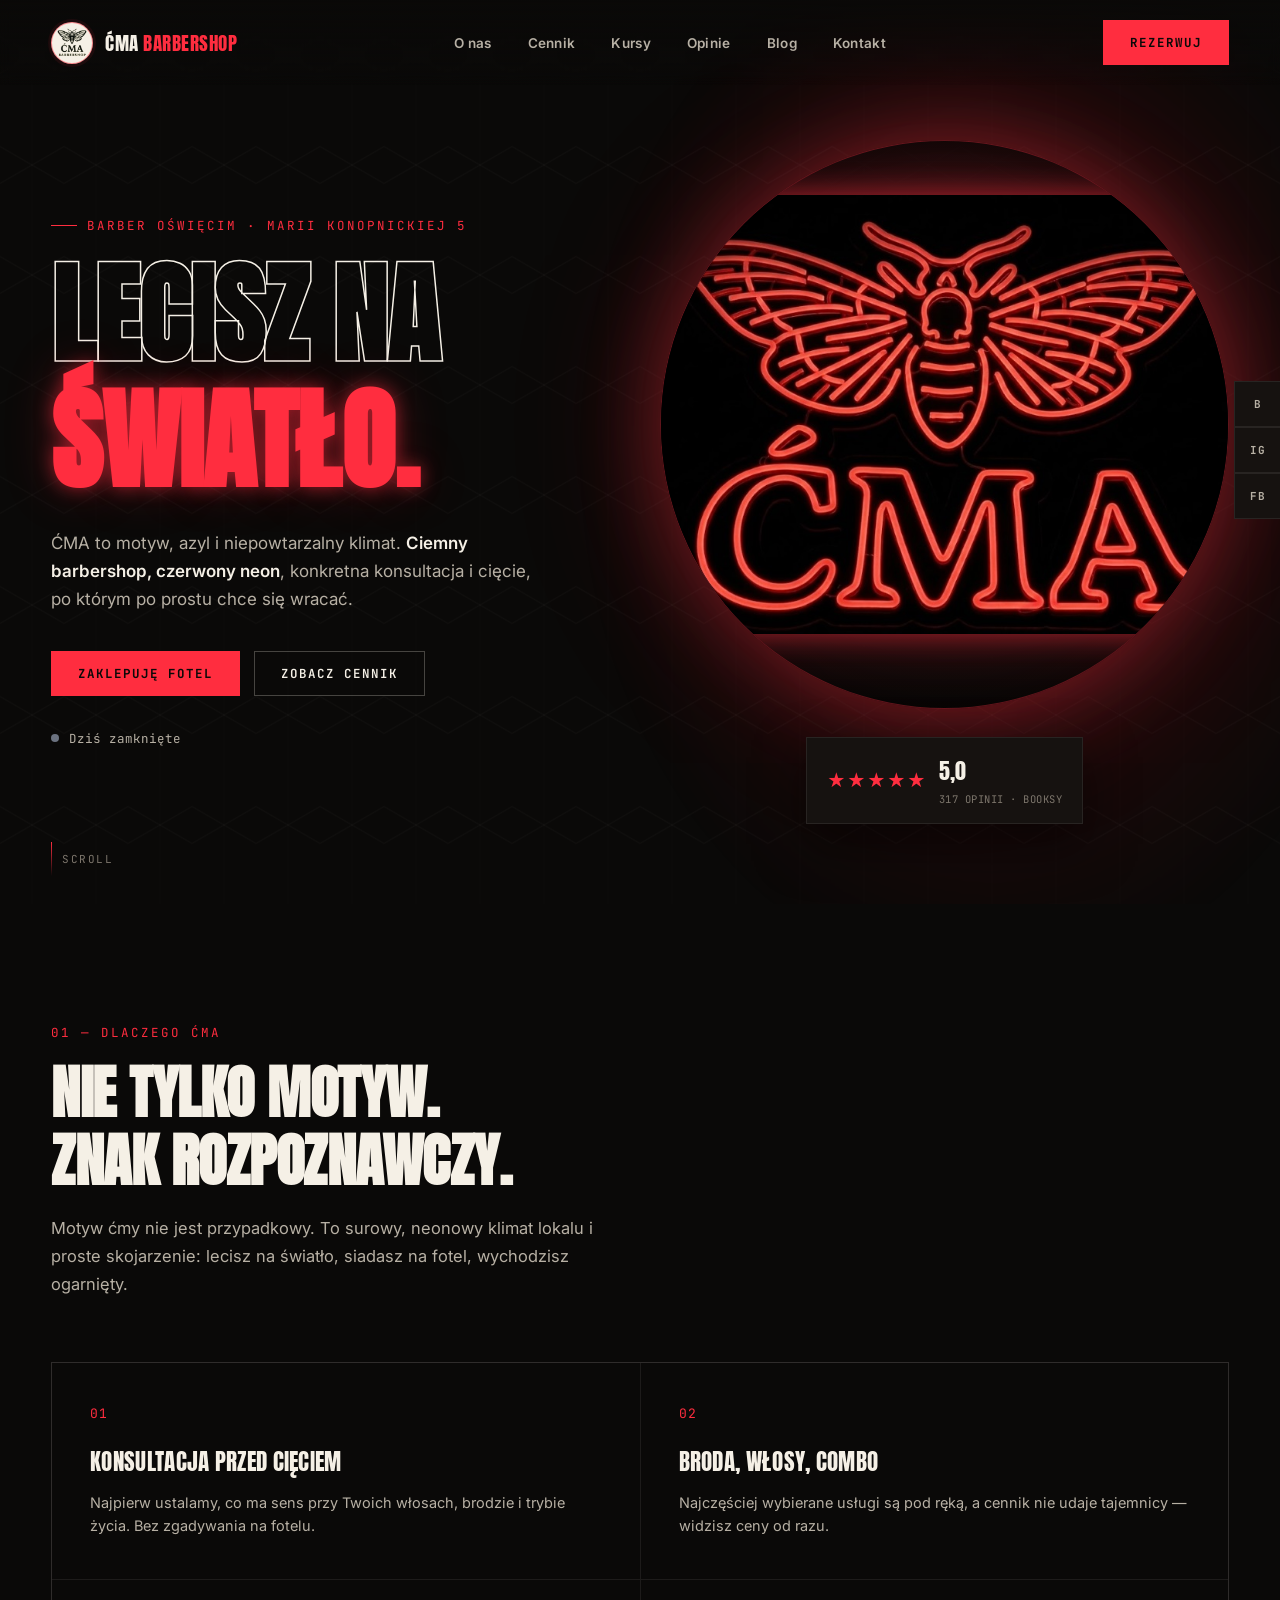
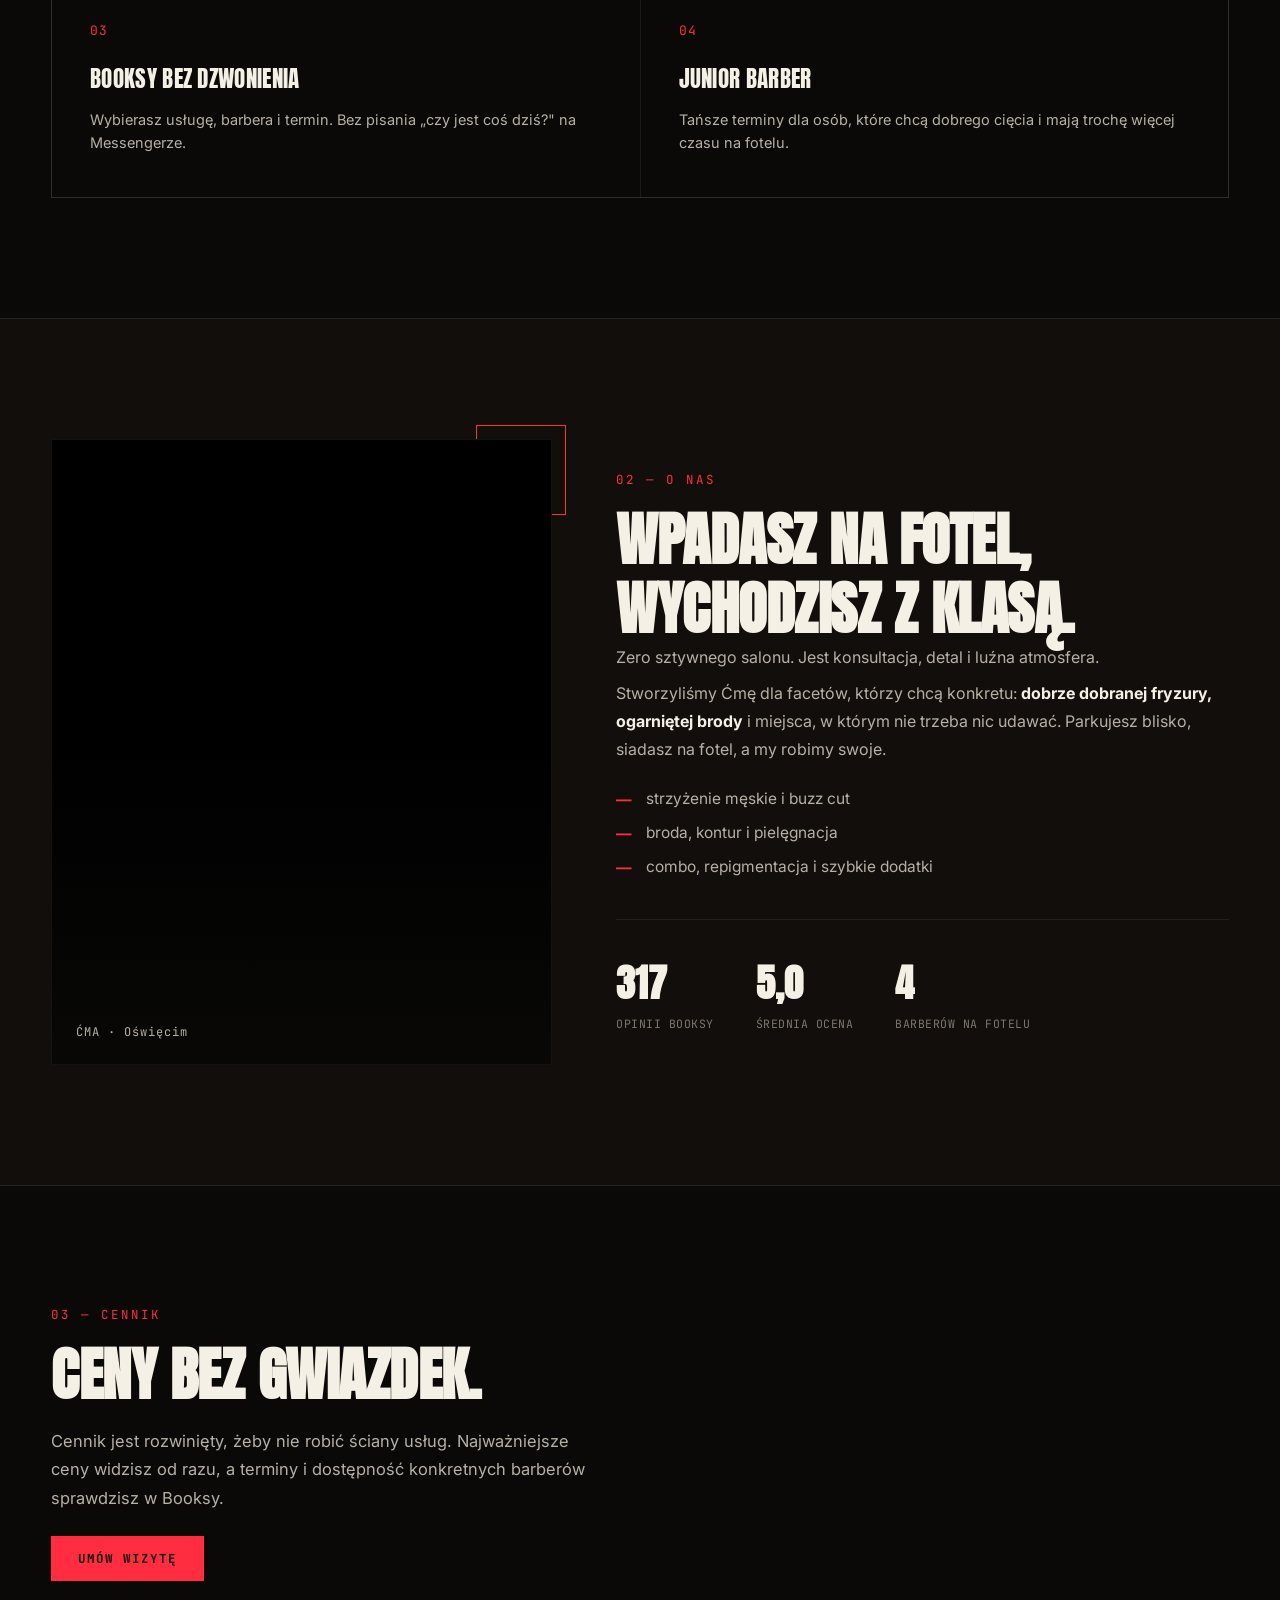
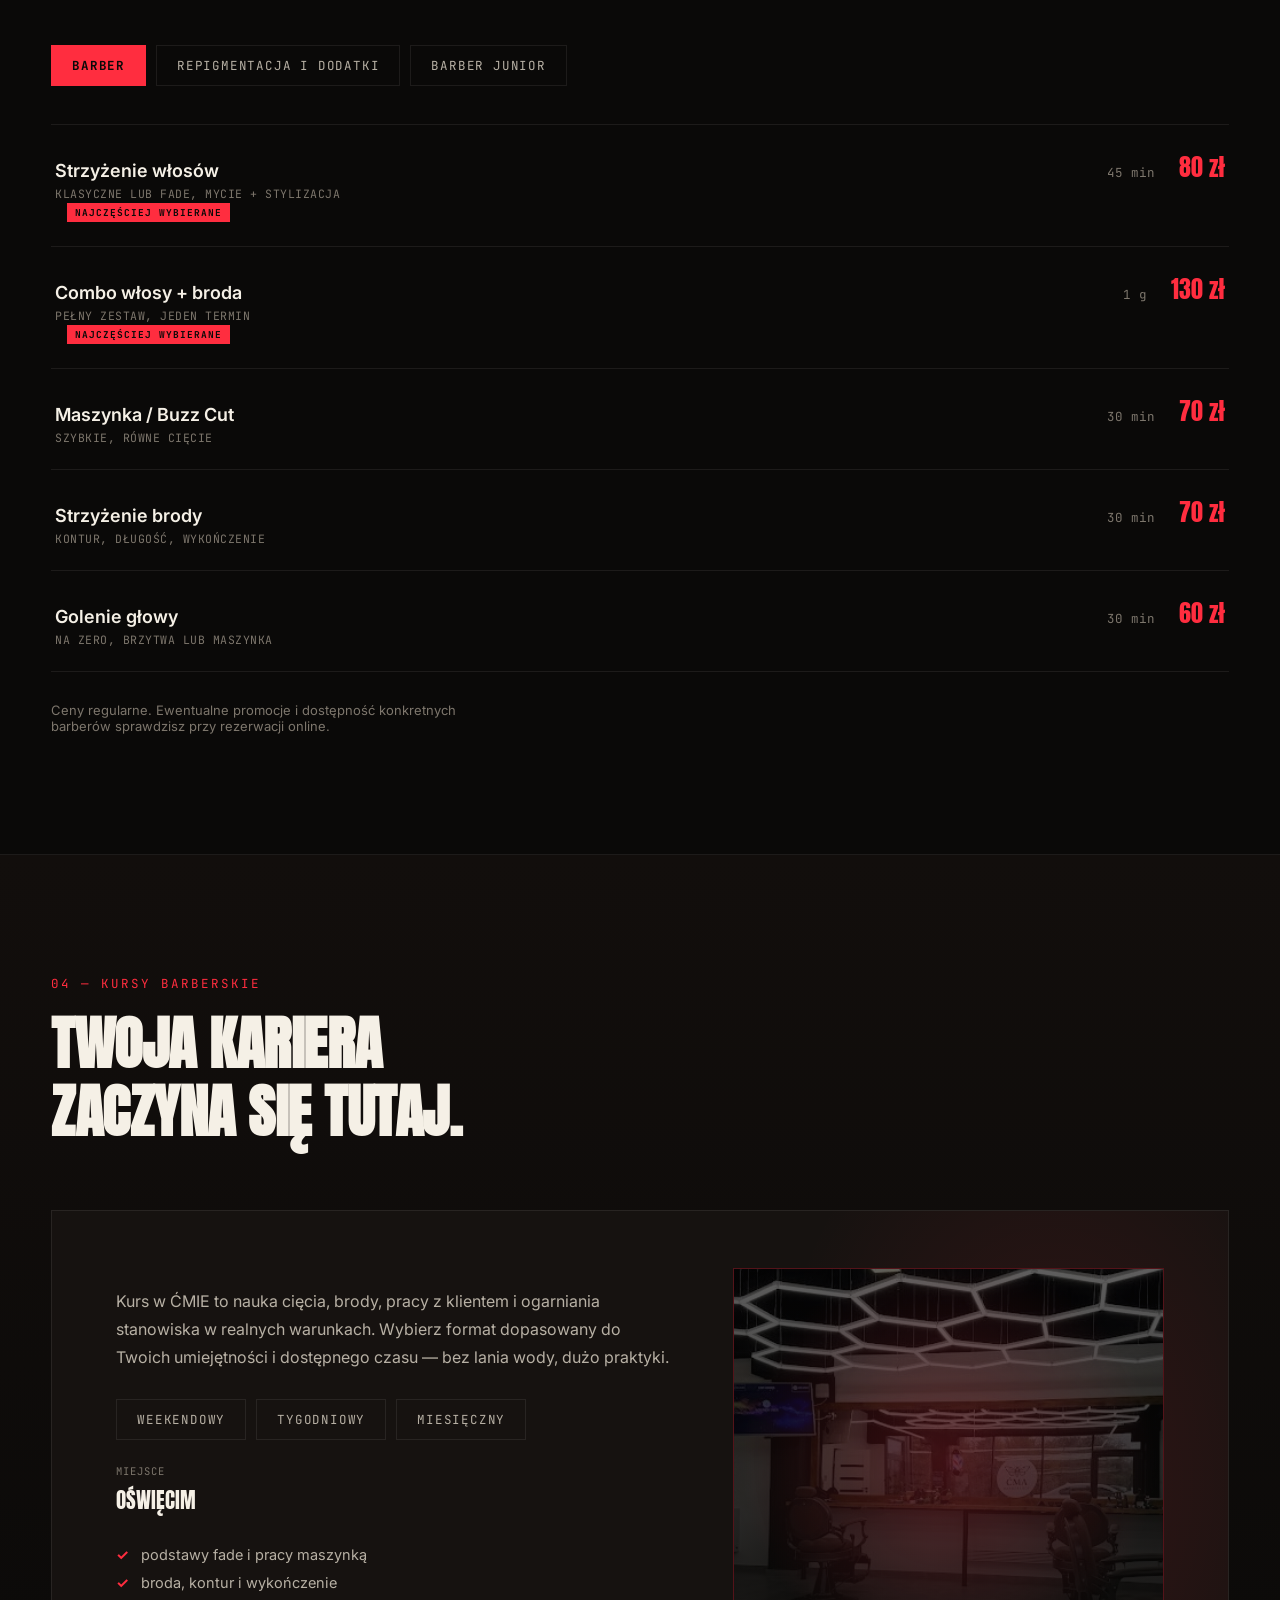
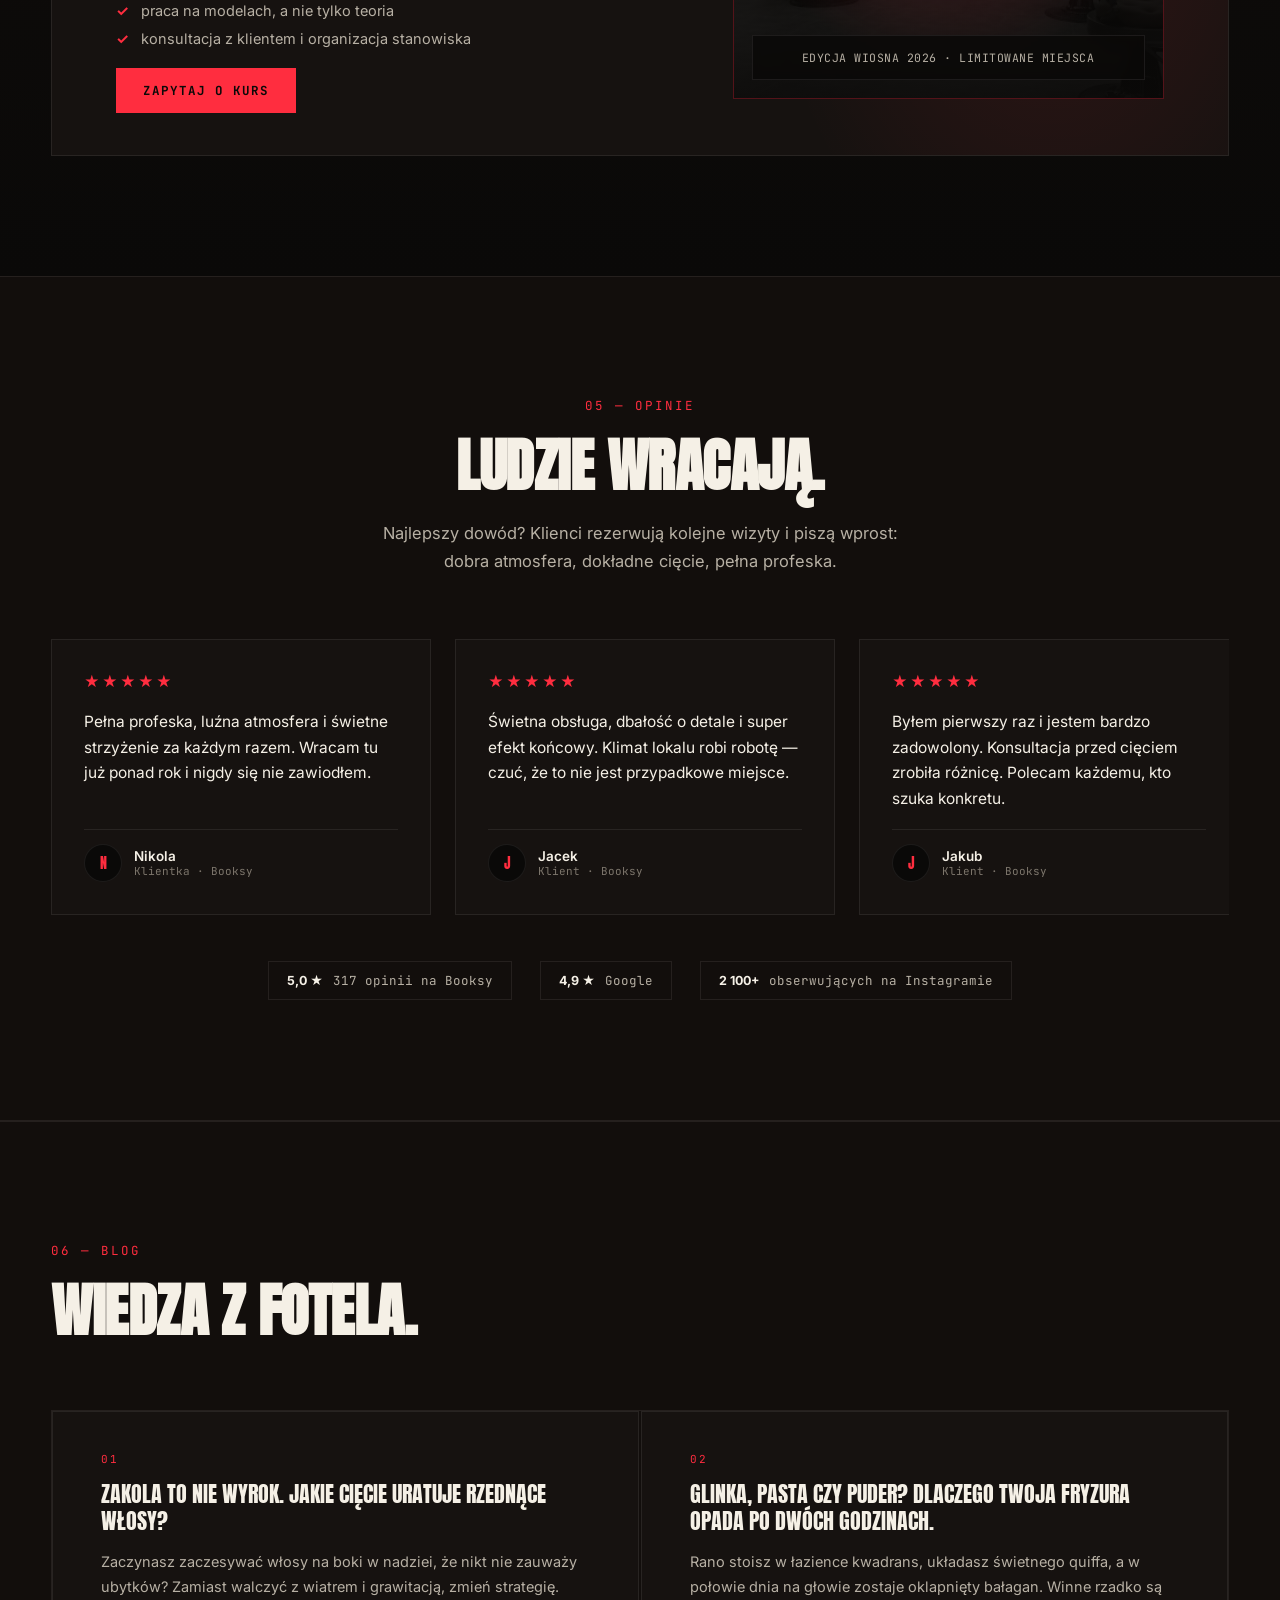
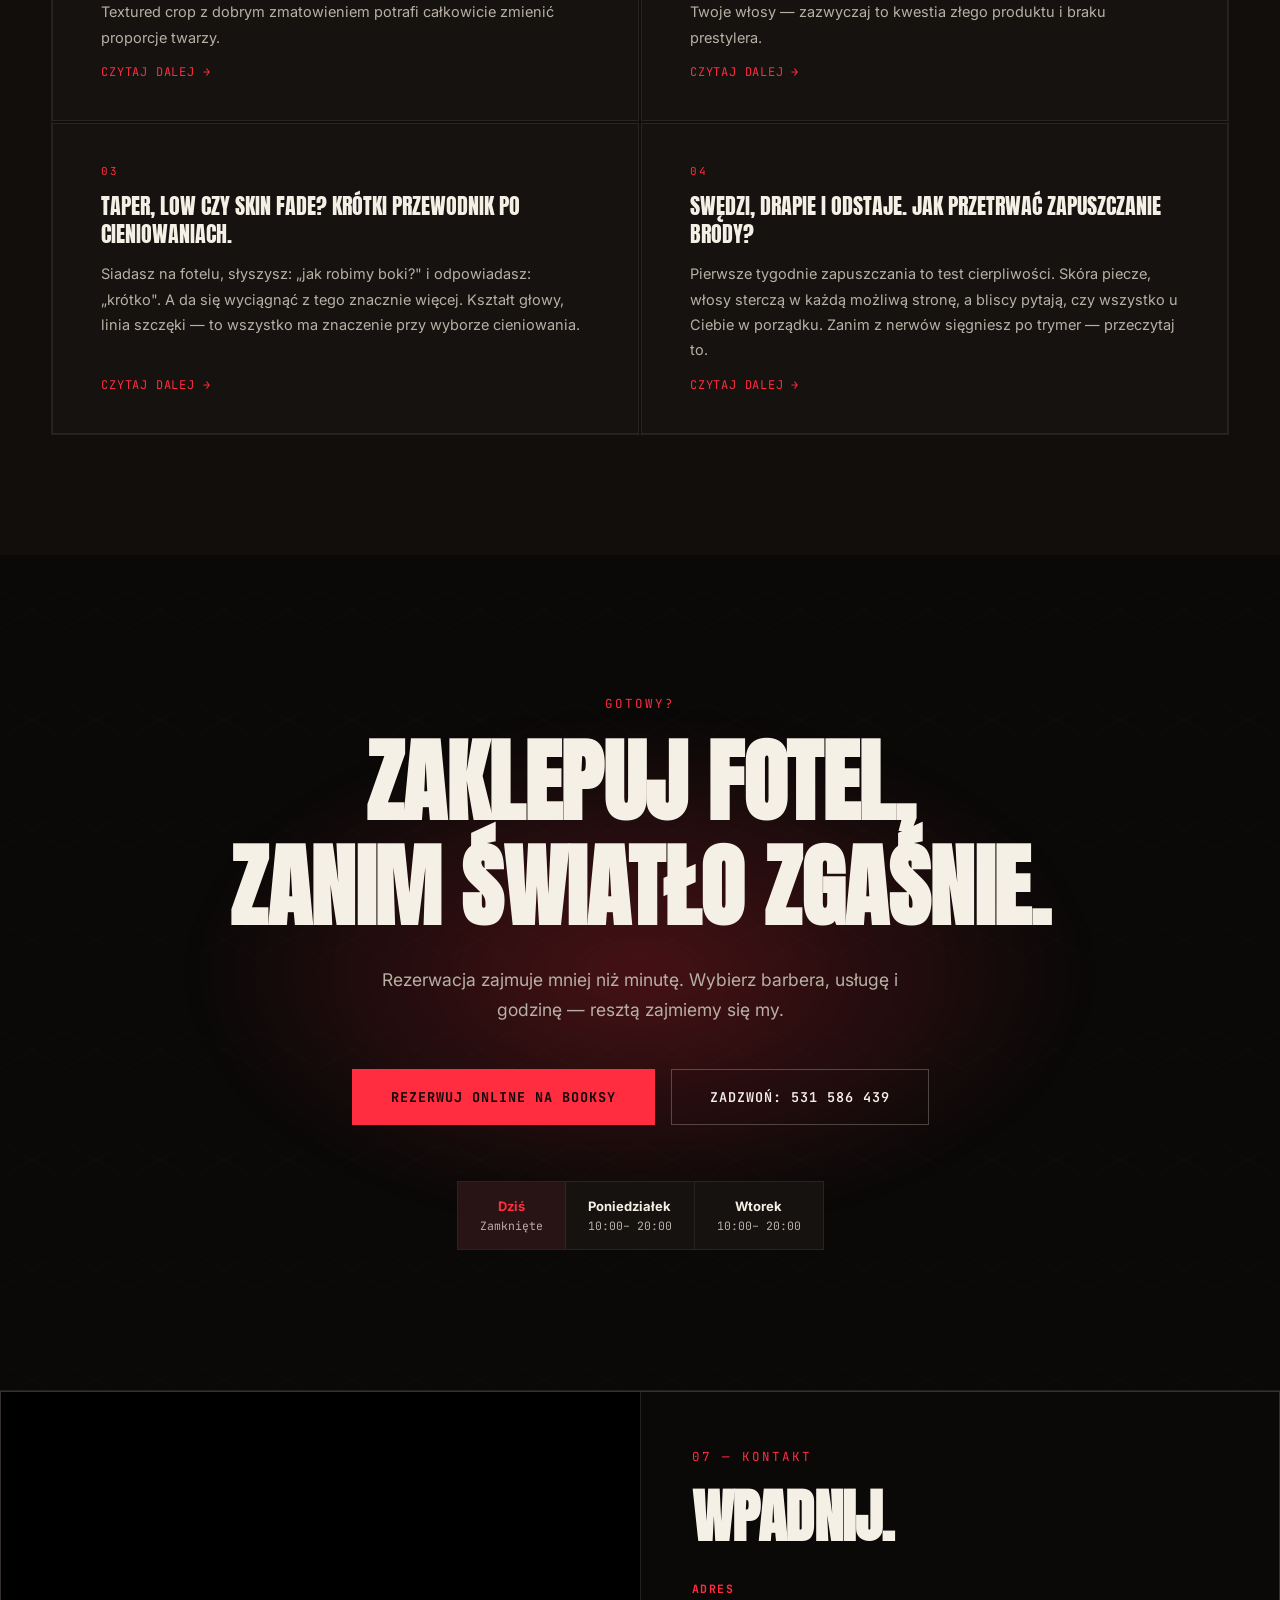
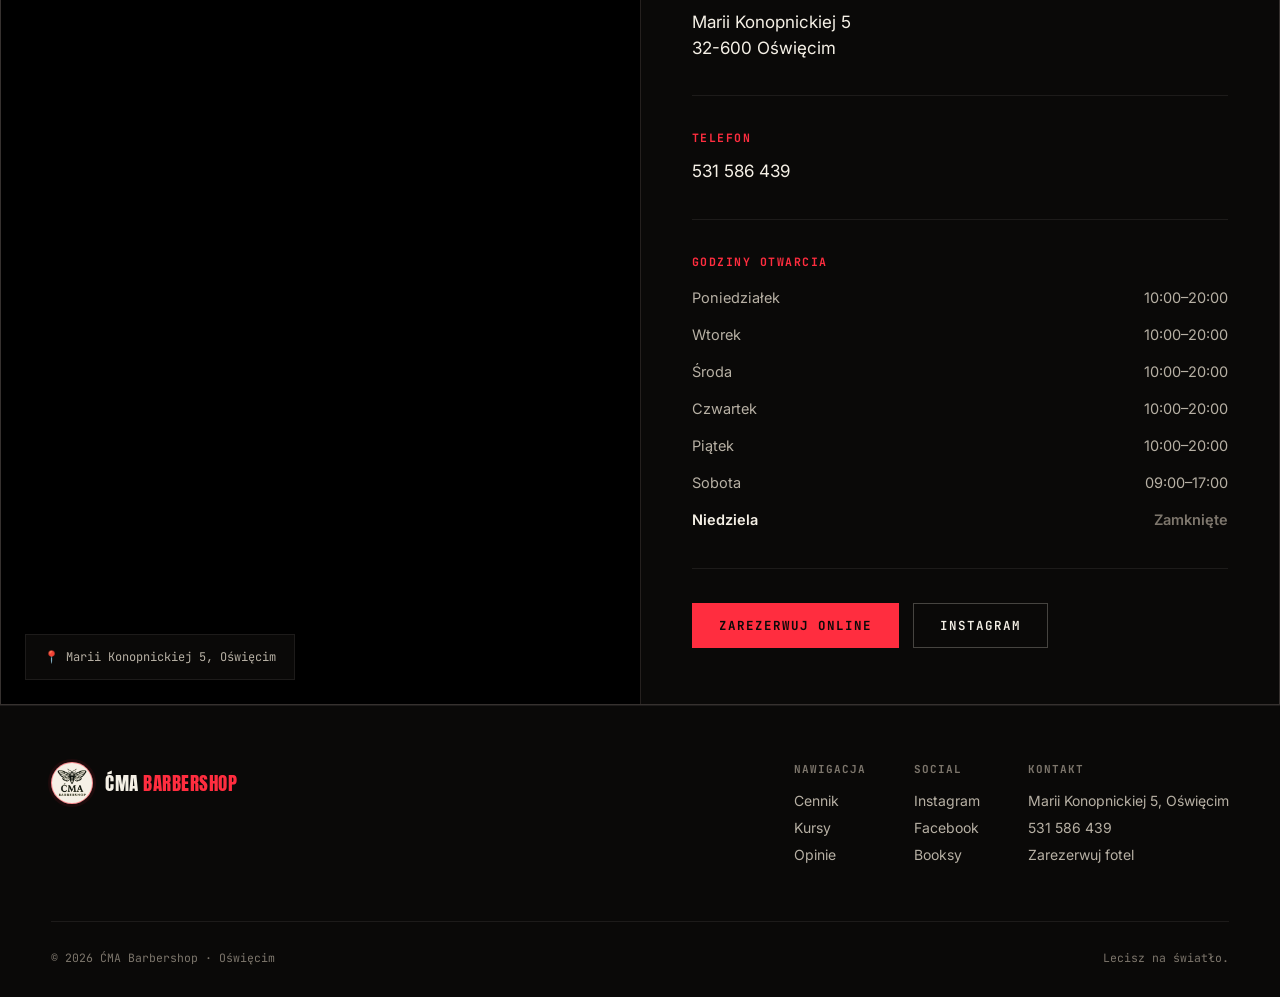
==== index.html @ cea14716 "Update index.html" ====
<!DOCTYPE html>
<html lang="pl">
<head>
<meta charset="UTF-8">
<meta name="viewport" content="width=device-width, initial-scale=1, viewport-fit=cover">
<title>ĆMA Barbershop Oświęcim | Fryzjer męski i barber</title>
<meta name="description" content="ĆMA Barbershop w Oświęcimiu: strzyżenie męskie, broda, combo, buzz cut i repigmentacja. Sprawdź cennik i zarezerwuj wizytę online.">
<meta name="theme-color" content="#0a0908">
<meta property="og:title" content="ĆMA Barbershop Oświęcim">
<meta property="og:description" content="Lecisz na światło. Ciemny barbershop, czerwony neon i konkretne cięcie w Oświęcimiu.">
<meta property="og:type" content="website">
<meta property="og:locale" content="pl_PL">
<meta name="twitter:card" content="summary_large_image">
<link rel="icon" type="image/jpeg" href="assets/logo-cma.jpg">
<link rel="stylesheet" href="style.css">
</head>
<body>

<div id="mainContent">

<!-- ============ HEADER ============ -->
<header id="siteHeader">
  <div class="brand">
    <div class="brand-mark">
      <img src="assets/logo-cma.jpg" alt="Logo ĆMA Barbershop">
    </div>
    <span class="brand-name">ĆMA <span>Barbershop</span></span>
  </div>
  <nav class="main-nav">
    <a href="#onas">O nas</a>
    <a href="#cennik">Cennik</a>
    <a href="#kursy">Kursy</a>
    <a href="#opinie">Opinie</a>
    <a href="blog.html">Blog</a>
    <a href="#kontakt">Kontakt</a>
  </nav>
  <a href="#rezerwuj" class="btn-cta header-cta">Rezerwuj</a>
</header>

<aside class="social-rail">
  <a href="https://booksy.com/pl-pl/320725_cma-barbershop_barber-shop_10151_oswiecim#ba_s=seo" aria-label="Booksy" target="_blank" rel="noopener">B</a>
  <a href="https://www.instagram.com/cmabarbershop/" aria-label="Instagram" target="_blank" rel="noopener">IG</a>
  <a href="https://www.facebook.com/cmabarbershop/" aria-label="Facebook" target="_blank" rel="noopener">FB</a>
</aside>

<!-- ============ HERO ============ -->
<section class="hero">
  <div class="hex-field"></div>
  <div class="hero-bg-glow"></div>
  <div class="hero-grid">
    <div class="hero-copy">
      <div class="eyebrow">Barber Oświęcim · Marii Konopnickiej 5</div>
      <h1>
        <span class="outline-text">LECISZ NA</span>
        <span class="fill-text glow-text">ŚWIATŁO.</span>
      </h1>
      <p class="hero-sub">
        ĆMA to motyw, azyl i niepowtarzalny klimat. <strong>Ciemny barbershop, czerwony neon</strong>, konkretna konsultacja i cięcie, po którym po prostu chce się wracać.
      </p>
      <div class="hero-ctas">
        <a href="#rezerwuj" class="btn-cta">Zaklepuję fotel</a>
        <a href="#cennik" class="btn-ghost">Zobacz cennik</a>
      </div>
      <div class="hero-meta" id="heroStatus">
        <span class="dot-live" id="statusDot"></span> <span id="statusText">Otwarte teraz · do 20:00</span>
      </div>
    </div>

    <div class="hero-visual">
      <div class="spotlight-ring">
        <video class="neon-video" autoplay muted loop playsinline webkit-playsinline="true" preload="auto" poster="assets/neon-cma.jpg">
          <source src="assets/cma-neon-loop.mp4" type="video/mp4">
        </video>
        <div class="particle" style="left:30%; top:70%; width:3px; height:3px; --drift:14px; animation-delay:0s;"></div>
        <div class="particle" style="left:55%; top:75%; width:2px; height:2px; --drift:-18px; animation-delay:2.3s;"></div>
        <div class="particle" style="left:68%; top:65%; width:3px; height:3px; --drift:10px; animation-delay:4.1s;"></div>
        <div class="particle" style="left:42%; top:80%; width:2px; height:2px; --drift:-8px; animation-delay:1.2s;"></div>
      </div>
      <div class="floating-rating">
        <span class="stars">★★★★★</span>
        <div>
          <span class="num">5,0</span><br>
          <span class="lbl">317 opinii · Booksy</span>
        </div>
      </div>
    </div>
  </div>

  <div class="scroll-cue"><div class="line"></div> Scroll</div>
</section>

<!-- ============ WHY ĆMA ============ -->
<section class="why-section" id="dlaczego">
  <div class="section-inner">
    <div class="section-head reveal">
      <span class="eyebrow-num">01 — Dlaczego ĆMA</span>
      <h2>Nie tylko motyw.<br>Znak rozpoznawczy.</h2>
      <p class="section-lede">Motyw ćmy nie jest przypadkowy. To surowy, neonowy klimat lokalu i proste skojarzenie: lecisz na światło, siadasz na fotel, wychodzisz ogarnięty.</p>
    </div>
  </div>
  <div class="why-grid reveal">
    <div class="why-card">
      <span class="wc-num">01</span>
      <h3>Konsultacja przed cięciem</h3>
      <p>Najpierw ustalamy, co ma sens przy Twoich włosach, brodzie i trybie życia. Bez zgadywania na fotelu.</p>
    </div>
    <div class="why-card">
      <span class="wc-num">02</span>
      <h3>Broda, włosy, combo</h3>
      <p>Najczęściej wybierane usługi są pod ręką, a cennik nie udaje tajemnicy — widzisz ceny od razu.</p>
    </div>
    <div class="why-card">
      <span class="wc-num">03</span>
      <h3>Booksy bez dzwonienia</h3>
      <p>Wybierasz usługę, barbera i termin. Bez pisania „czy jest coś dziś?" na Messengerze.</p>
    </div>
    <div class="why-card">
      <span class="wc-num">04</span>
      <h3>Junior barber</h3>
      <p>Tańsze terminy dla osób, które chcą dobrego cięcia i mają trochę więcej czasu na fotelu.</p>
    </div>
  </div>
</section>

<!-- ============ ABOUT ============ -->
<section class="about-section" id="onas">
  <div class="section-inner about-grid">
    <div class="about-img-wrap reveal">
      <div class="about-img-frame">
        <video src="assets/fotel-gif.mp4" autoplay loop muted playsinline alt="Fotel barberski w ĆMA Barbershop"></video>
        <span class="about-img-tag">ĆMA · Oświęcim</span>
      </div>
      <div class="about-img-corner"></div>
    </div>
    <div class="about-copy reveal">
      <span class="eyebrow-num">02 — O nas</span>
      <h2>Wpadasz na fotel,<br>wychodzisz z klasą.</h2>
      <p>Zero sztywnego salonu. Jest konsultacja, detal i luźna atmosfera.</p>
      <p>Stworzyliśmy Ćmę dla facetów, którzy chcą konkretu: <strong>dobrze dobranej fryzury, ogarniętej brody</strong> i miejsca, w którym nie trzeba nic udawać. Parkujesz blisko, siadasz na fotel, a my robimy swoje.</p>
      <ul>
        <li>strzyżenie męskie i buzz cut</li>
        <li>broda, kontur i pielęgnacja</li>
        <li>combo, repigmentacja i szybkie dodatki</li>
      </ul>
      <div class="stat-row">
        <div class="stat"><b>317</b><span>opinii Booksy</span></div>
        <div class="stat"><b>5,0</b><span>średnia ocena</span></div>
        <div class="stat"><b>4</b><span>barberów na fotelu</span></div>
      </div>
    </div>
  </div>
</section>

<!-- ============ PRICING ============ -->
<section class="pricing-section" id="cennik">
  <div class="section-inner">
    <div class="section-head reveal">
      <span class="eyebrow-num">03 — Cennik</span>
      <h2>Ceny bez gwiazdek.</h2>
      <p class="section-lede">Cennik jest rozwinięty, żeby nie robić ściany usług. Najważniejsze ceny widzisz od razu, a terminy i dostępność konkretnych barberów sprawdzisz w Booksy.</p>
      <div class="hero-ctas" style="margin-top:24px;">
        <a href="#rezerwuj" class="btn-cta">Umów wizytę</a>
      </div>
    </div>

    <div class="price-tabs reveal">
      <button class="price-tab active" data-tab="barber">Barber</button>
      <button class="price-tab" data-tab="repigmentacja">Repigmentacja i dodatki</button>
      <button class="price-tab" data-tab="junior">Barber Junior</button>
    </div>

    <div class="price-panel active reveal" data-panel="barber">
      <div class="price-list">
        <div class="price-row featured">
          <div class="pname">Strzyżenie włosów<small>klasyczne lub fade, mycie + stylizacja</small></div>
          <div class="ptime">45 min</div>
          <div class="pval">80 zł</div>
        </div>
        <div class="price-row featured">
          <div class="pname">Combo włosy + broda<small>pełny zestaw, jeden termin</small></div>
          <div class="ptime">1 g</div>
          <div class="pval">130 zł</div>
        </div>
        <div class="price-row">
          <div class="pname">Maszynka / Buzz Cut<small>szybkie, równe cięcie</small></div>
          <div class="ptime">30 min</div>
          <div class="pval">70 zł</div>
        </div>
        <div class="price-row">
          <div class="pname">Strzyżenie brody<small>kontur, długość, wykończenie</small></div>
          <div class="ptime">30 min</div>
          <div class="pval">70 zł</div>
        </div>
        <div class="price-row">
          <div class="pname">Golenie głowy<small>na zero, brzytwa lub maszynka</small></div>
          <div class="ptime">30 min</div>
          <div class="pval">60 zł</div>
        </div>
      </div>
    </div>

    <div class="price-panel" data-panel="repigmentacja">
      <div class="price-list">
        <div class="price-row">
          <div class="pname">Strzyżenie + repigmentacja / odsiwianie</div>
          <div class="ptime">1 g 15 min</div>
          <div class="pval">140 zł</div>
        </div>
        <div class="price-row">
          <div class="pname">Combo + repigmentacja brody</div>
          <div class="ptime">1 g 15 min</div>
          <div class="pval">190 zł</div>
        </div>
        <div class="price-row">
          <div class="pname">Combo + repigmentacja włosów</div>
          <div class="ptime">1 g 15 min</div>
          <div class="pval">190 zł</div>
        </div>
        <div class="price-row">
          <div class="pname">Broda + repigmentacja</div>
          <div class="ptime">1 g</div>
          <div class="pval">120 zł</div>
        </div>
        <div class="price-row">
          <div class="pname">Combo + repigmentacja włosów i brody</div>
          <div class="ptime">1 g 30 min</div>
          <div class="pval">250 zł</div>
        </div>
        <div class="price-row">
          <div class="pname">Wosk: nos + brwi + uszy</div>
          <div class="ptime">10 min</div>
          <div class="pval">30 zł</div>
        </div>
      </div>
    </div>

    <div class="price-panel" data-panel="junior">
      <div class="price-list">
        <div class="price-row">
          <div class="pname">Strzyżenie włosów<small>mniejszy staż, ta sama dbałość o detal</small></div>
          <div class="ptime">1 g</div>
          <div class="pval">50 zł</div>
        </div>
        <div class="price-row">
          <div class="pname">Combo<small>włosy + broda</small></div>
          <div class="ptime">1 g</div>
          <div class="pval">100 zł</div>
        </div>
      </div>
    </div>

    <div class="price-foot reveal">
      <p class="price-note">Ceny regularne. Ewentualne promocje i dostępność konkretnych barberów sprawdzisz przy rezerwacji online.</p>
    </div>
  </div>
</section>

<!-- ============ COURSES ============ -->
<section class="courses-section" id="kursy">
  <div class="section-inner">
    <div class="section-head reveal">
      <span class="eyebrow-num">04 — Kursy barberskie</span>
      <h2>Twoja kariera<br>zaczyna się tutaj.</h2>
    </div>
    <div class="course-card reveal">
      <div class="course-copy">
        <p>Kurs w ĆMIE to nauka cięcia, brody, pracy z klientem i ogarniania stanowiska w realnych warunkach. Wybierz format dopasowany do Twoich umiejętności i dostępnego czasu — bez lania wody, dużo praktyki.</p>
        <div class="course-labels">
          <span class="course-label">Weekendowy</span>
          <span class="course-label">Tygodniowy</span>
          <span class="course-label">Miesięczny</span>
        </div>
        <div class="course-meta">
          <div><span>Miejsce</span><b>Oświęcim</b></div>
        </div>
        <ul class="course-list">
          <li>podstawy fade i pracy maszynką</li>
          <li>broda, kontur i wykończenie</li>
          <li>praca na modelach, a nie tylko teoria</li>
          <li>konsultacja z klientem i organizacja stanowiska</li>
        </ul>
        <a href="#kontakt" class="btn-cta">Zapytaj o kurs</a>
      </div>
      <div class="course-visual">
        <img src="assets/wnetrze-cma.jpg" alt="Wnętrze ĆMA Barbershop — sala szkoleniowa" class="course-photo">
        <div class="badge">EDYCJA WIOSNA 2026 · LIMITOWANE MIEJSCA</div>
      </div>
    </div>
  </div>
</section>

<!-- ============ TESTIMONIALS ============ -->
<section class="testi-section" id="opinie">
  <div class="section-inner">
    <div class="section-head center reveal">
      <span class="eyebrow-num">05 — Opinie</span>
      <h2>Ludzie wracają.</h2>
      <p class="section-lede">Najlepszy dowód? Klienci rezerwują kolejne wizyty i piszą wprost: dobra atmosfera, dokładne cięcie, pełna profeska.</p>
    </div>
  </div>

  <div class="testi-track-wrap reveal">
    <div class="testi-track" id="testiTrack">
      <div class="testi-card">
        <span class="testi-stars">★★★★★</span>
        <p>Pełna profeska, luźna atmosfera i świetne strzyżenie za każdym razem. Wracam tu już ponad rok i nigdy się nie zawiodłem.</p>
        <div class="testi-who"><div class="testi-avatar">N</div><div><div class="name">Nikola</div><div class="tag">Klientka · Booksy</div></div></div>
      </div>
      <div class="testi-card">
        <span class="testi-stars">★★★★★</span>
        <p>Świetna obsługa, dbałość o detale i super efekt końcowy. Klimat lokalu robi robotę — czuć, że to nie jest przypadkowe miejsce.</p>
        <div class="testi-who"><div class="testi-avatar">J</div><div><div class="name">Jacek</div><div class="tag">Klient · Booksy</div></div></div>
      </div>
      <div class="testi-card">
        <span class="testi-stars">★★★★★</span>
        <p>Byłem pierwszy raz i jestem bardzo zadowolony. Konsultacja przed cięciem zrobiła różnicę. Polecam każdemu, kto szuka konkretu.</p>
        <div class="testi-who"><div class="testi-avatar">J</div><div><div class="name">Jakub</div><div class="tag">Klient · Booksy</div></div></div>
      </div>
      <div class="testi-card">
        <span class="testi-stars">★★★★★</span>
        <p>Rezerwacja w 30 sekund przez Booksy, na miejscu zero czekania. Fade dokładnie taki, o jaki prosiłem. Punkt na mapie barberów w Oświęcimiu.</p>
        <div class="testi-who"><div class="testi-avatar">M</div><div><div class="name">Michał</div><div class="tag">Klient · Booksy</div></div></div>
      </div>
      <div class="testi-card">
        <span class="testi-stars">★★★★★</span>
        <p>Brodę miałem zaniedbaną od miesięcy. Wyszedłem jak nowo narodzony. Repigmentacja na siwe włosy — efekt naturalny, nie sztuczny.</p>
        <div class="testi-who"><div class="testi-avatar">P</div><div><div class="name">Piotr</div><div class="tag">Klient · Booksy</div></div></div>
      </div>
      <!-- duplicate set for seamless marquee -->
      <div class="testi-card">
        <span class="testi-stars">★★★★★</span>
        <p>Pełna profeska, luźna atmosfera i świetne strzyżenie za każdym razem. Wracam tu już ponad rok i nigdy się nie zawiodłem.</p>
        <div class="testi-who"><div class="testi-avatar">N</div><div><div class="name">Nikola</div><div class="tag">Klientka · Booksy</div></div></div>
      </div>
      <div class="testi-card">
        <span class="testi-stars">★★★★★</span>
        <p>Świetna obsługa, dbałość o detale i super efekt końcowy. Klimat lokalu robi robotę — czuć, że to nie jest przypadkowe miejsce.</p>
        <div class="testi-who"><div class="testi-avatar">J</div><div><div class="name">Jacek</div><div class="tag">Klient · Booksy</div></div></div>
      </div>
      <div class="testi-card">
        <span class="testi-stars">★★★★★</span>
        <p>Byłem pierwszy raz i jestem bardzo zadowolony. Konsultacja przed cięciem zrobiła różnicę. Polecam każdemu, kto szuka konkretu.</p>
        <div class="testi-who"><div class="testi-avatar">J</div><div><div class="name">Jakub</div><div class="tag">Klient · Booksy</div></div></div>
      </div>
      <div class="testi-card">
        <span class="testi-stars">★★★★★</span>
        <p>Rezerwacja w 30 sekund przez Booksy, na miejscu zero czekania. Fade dokładnie taki, o jaki prosiłem. Punkt na mapie barberów w Oświęcimiu.</p>
        <div class="testi-who"><div class="testi-avatar">M</div><div><div class="name">Michał</div><div class="tag">Klient · Booksy</div></div></div>
      </div>
      <div class="testi-card">
        <span class="testi-stars">★★★★★</span>
        <p>Brodę miałem zaniedbaną od miesięcy. Wyszedłem jak nowo narodzony. Repigmentacja na siwe włosy — efekt naturalny, nie sztuczny.</p>
        <div class="testi-who"><div class="testi-avatar">P</div><div><div class="name">Piotr</div><div class="tag">Klient · Booksy</div></div></div>
      </div>
    </div>
  </div>

  <div class="section-inner">
    <div class="testi-badge-row reveal">
      <div class="source-badge"><b>5,0 ★</b> 317 opinii na Booksy</div>
      <div class="source-badge"><b>4,9 ★</b> Google</div>
      <div class="source-badge"><b>2 100+</b> obserwujących na Instagramie</div>
    </div>
  </div>
</section>

<!-- ============ BLOG ============ -->
<section class="blog-section" id="blog">
  <div class="section-inner">
    <div class="section-head reveal">
      <span class="eyebrow-num">06 — Blog</span>
      <h2>Wiedza z fotela.</h2>
    </div>
    <div class="blog-grid reveal">
      <article class="blog-card">
        <div class="blog-num">01</div>
        <h3>Zakola to nie wyrok. Jakie cięcie uratuje rzednące włosy?</h3>
        <p>Zaczynasz zaczesywać włosy na boki w nadziei, że nikt nie zauważy ubytków? Zamiast walczyć z wiatrem i grawitacją, zmień strategię. Textured crop z dobrym zmatowieniem potrafi całkowicie zmienić proporcje twarzy.</p>
        <a href="blog.html#blog-art-1" class="blog-link">Czytaj dalej →</a>
      </article>
      <article class="blog-card">
        <div class="blog-num">02</div>
        <h3>Glinka, pasta czy puder? Dlaczego Twoja fryzura opada po dwóch godzinach.</h3>
        <p>Rano stoisz w łazience kwadrans, układasz świetnego quiffa, a w połowie dnia na głowie zostaje oklapnięty bałagan. Winne rzadko są Twoje włosy — zazwyczaj to kwestia złego produktu i braku prestylera.</p>
        <a href="blog.html#blog-art-2" class="blog-link">Czytaj dalej →</a>
      </article>
      <article class="blog-card">
        <div class="blog-num">03</div>
        <h3>Taper, low czy skin fade? Krótki przewodnik po cieniowaniach.</h3>
        <p>Siadasz na fotelu, słyszysz: „jak robimy boki?" i odpowiadasz: „krótko". A da się wyciągnąć z tego znacznie więcej. Kształt głowy, linia szczęki — to wszystko ma znaczenie przy wyborze cieniowania.</p>
        <a href="blog.html#blog-art-3" class="blog-link">Czytaj dalej →</a>
      </article>
      <article class="blog-card">
        <div class="blog-num">04</div>
        <h3>Swędzi, drapie i odstaje. Jak przetrwać zapuszczanie brody?</h3>
        <p>Pierwsze tygodnie zapuszczania to test cierpliwości. Skóra piecze, włosy sterczą w każdą możliwą stronę, a bliscy pytają, czy wszystko u Ciebie w porządku. Zanim z nerwów sięgniesz po trymer — przeczytaj to.</p>
        <a href="blog.html#blog-art-4" class="blog-link">Czytaj dalej →</a>
      </article>
    </div>
  </div>
</section>

<!-- ============ FINAL CTA ============ -->
<section class="final-cta" id="rezerwuj">
  <div class="hex-field"></div>
  <div class="final-glow"></div>
  <div class="section-inner">
    <span class="eyebrow-num">Gotowy?</span>
    <h2>Zaklepuj fotel,<br>zanim światło zgaśnie.</h2>
    <p class="section-lede">Rezerwacja zajmuje mniej niż minutę. Wybierz barbera, usługę i godzinę — resztą zajmiemy się my.</p>
    <div class="final-ctas">
      <a href="https://booksy.com/pl-pl/320725_cma-barbershop_barber-shop_10151_oswiecim#ba_s=seo" class="btn-cta" target="_blank" rel="noopener">Rezerwuj online na Booksy</a>
      <a href="tel:+48531586439" class="btn-ghost">Zadzwoń: 531 586 439</a>
    </div>
    <div class="hours-strip" id="hoursStrip">
      <div class="today" id="stripDay0"><b id="stripDay0Label">Dziś</b><span id="stripDay0Hours">10:00 – 20:00</span></div>
      <div id="stripDay1"><b id="stripDay1Label">Sobota</b><span id="stripDay1Hours">09:00 – 17:00</span></div>
      <div id="stripDay2"><b id="stripDay2Label">Niedziela</b><span id="stripDay2Hours">Zamknięte</span></div>
    </div>
  </div>
</section>

<!-- ============ CONTACT ============ -->
<section class="contact-section" id="kontakt" style="padding:0;">
  <div class="contact-grid">
    <div class="contact-map">
      <iframe
        class="map-embed"
        src="https://www.google.com/maps?q=Marii%20Konopnickiej%205,%2032-600%20O%C5%9Bwi%C4%99cim&output=embed"
        loading="lazy"
        referrerpolicy="no-referrer-when-downgrade"
        title="Mapa — ĆMA Barbershop, Marii Konopnickiej 5, Oświęcim">
      </iframe>
      <div class="map-label">📍 Marii Konopnickiej 5, Oświęcim</div>
    </div>
    <div class="contact-info">
      <span class="eyebrow-num">07 — Kontakt</span>
      <h2 style="margin-bottom:30px;">Wpadnij.</h2>
      <div class="info-block">
        <h4>Adres</h4>
        <p>Marii Konopnickiej 5<br>32-600 Oświęcim</p>
      </div>
      <div class="info-block">
        <h4>Telefon</h4>
        <p><a href="tel:+48531586439" style="transition:color .2s ease;" onmouseover="this.style.color='var(--red)'" onmouseout="this.style.color=''">531 586 439</a></p>
      </div>
      <div class="info-block">
        <h4>Godziny otwarcia</h4>
        <div class="hours-table">
          <div class="hrow" data-day="1"><span>Poniedziałek</span><span>10:00–20:00</span></div>
          <div class="hrow" data-day="2"><span>Wtorek</span><span>10:00–20:00</span></div>
          <div class="hrow" data-day="3"><span>Środa</span><span>10:00–20:00</span></div>
          <div class="hrow" data-day="4"><span>Czwartek</span><span>10:00–20:00</span></div>
          <div class="hrow" data-day="5"><span>Piątek</span><span>10:00–20:00</span></div>
          <div class="hrow" data-day="6"><span>Sobota</span><span>09:00–17:00</span></div>
          <div class="hrow closed" data-day="0"><span>Niedziela</span><span>Zamknięte</span></div>
        </div>
      </div>
      <div class="contact-actions">
        <a href="#rezerwuj" class="btn-cta">Zarezerwuj online</a>
        <a href="https://www.instagram.com/cmabarbershop/" class="btn-ghost" target="_blank" rel="noopener">Instagram</a>
      </div>
    </div>
  </div>
</section>

<!-- ============ FOOTER ============ -->
<footer>
  <div class="footer-top">
    <div class="brand">
      <div class="brand-mark">
        <img src="assets/logo-cma.jpg" alt="Logo ĆMA Barbershop">
      </div>
      <span class="brand-name">ĆMA <span>Barbershop</span></span>
    </div>
    <div class="footer-links">
      <div class="footer-col">
        <h5>Nawigacja</h5>
        <a href="#cennik">Cennik</a>
        <a href="#kursy">Kursy</a>
        <a href="#opinie">Opinie</a>
      </div>
      <div class="footer-col">
        <h5>Social</h5>
        <a href="https://www.instagram.com/cmabarbershop/" target="_blank" rel="noopener">Instagram</a>
        <a href="https://www.facebook.com/cmabarbershop/" target="_blank" rel="noopener">Facebook</a>
        <a href="https://booksy.com/pl-pl/320725_cma-barbershop_barber-shop_10151_oswiecim#ba_s=seo" target="_blank" rel="noopener">Booksy</a>
      </div>
      <div class="footer-col">
        <h5>Kontakt</h5>
        <a href="#kontakt">Marii Konopnickiej 5, Oświęcim</a>
        <a href="tel:+48531586439">531 586 439</a>
        <a href="#rezerwuj">Zarezerwuj fotel</a>
      </div>
    </div>
  </div>
  <div class="footer-bottom">
    <span>© 2026 ĆMA Barbershop · Oświęcim</span>
    <span>Lecisz na światło.</span>
  </div>
</footer>

<div class="sticky-cta">
  <a href="#rezerwuj" class="btn-cta">Zaklepuję fotel</a>
</div>

</div><!-- /#mainContent -->
<script src="script.js"></script>

</body>
</html>
---- style.css ----
@import url('https://fonts.googleapis.com/css2?family=Anton&family=Bebas+Neue&family=Inter:wght@400;500;600;700;800;900&family=JetBrains+Mono:wght@400;500;600;700&display=swap');

  :root{
    --bg: #0a0908;
    --bg-2: #120e0c;
    --card: #161210;
    --card-line: rgba(245,241,232,0.08);
    --red: #ff2d3f;
    --red-deep: #c4111f;
    --ember: #ff7a45;
    --cream: #f5f0e6;
    --cream-dim: #b7b0a4;
    --grey: #7d766c;
    --mono: 'JetBrains Mono', monospace;
    --display: 'Anton', sans-serif;
    --body: 'Inter', sans-serif;
  }

  *{ margin:0; padding:0; box-sizing:border-box; }
  html{ scroll-behavior:smooth; background:var(--bg); }
  body{
    background:var(--bg);
    color:var(--cream);
    font-family:var(--body);
    overflow-x:hidden;
    -webkit-font-smoothing:antialiased;
  }
  ::selection{ background:var(--red); color:var(--cream); }

  a{ color:inherit; text-decoration:none; }
  ul{ list-style:none; }
  img{ max-width:100%; display:block; }

  ::-webkit-scrollbar{ width:10px; }
  ::-webkit-scrollbar-track{ background:var(--bg); }
  ::-webkit-scrollbar-thumb{ background:var(--red-deep); border-radius:0; }

  /* ---------- texture / atmosphere ---------- */
  .grain{
    position:fixed; inset:0; z-index:999; pointer-events:none;
    opacity:0.035; mix-blend-mode:overlay;
    background-image:url("data:image/svg+xml,%3Csvg xmlns='http://www.w3.org/2000/svg' width='120' height='120'%3E%3Cfilter id='n'%3E%3CfeTurbulence type='fractalNoise' baseFrequency='0.9' numOctaves='2' stitchTiles='stitch'/%3E%3C/filter%3E%3Crect width='100%25' height='100%25' filter='url(%23n)'/%3E%3C/svg%3E");
  }
  .hex-field{
    position:absolute; inset:0;
    background-image:
      linear-gradient(30deg, transparent 49%, rgba(245,241,232,0.025) 50%, transparent 51%),
      linear-gradient(150deg, transparent 49%, rgba(245,241,232,0.025) 50%, transparent 51%),
      linear-gradient(90deg, transparent 49%, rgba(245,241,232,0.018) 50%, transparent 51%);
    background-size: 64px 110px;
    pointer-events:none;
  }

  /* ---------- focus ---------- */
  a:focus-visible, button:focus-visible{
    outline:2px solid var(--ember); outline-offset:3px;
  }

  @media (prefers-reduced-motion: reduce){
    *{ animation-duration:0.01ms !important; animation-iteration-count:1 !important; transition-duration:0.01ms !important; scroll-behavior:auto !important; }
  }

  /* ================= NAV ================= */
  header{
    position:fixed; top:0; left:0; right:0; z-index:200;
    display:flex; align-items:center; justify-content:space-between;
    padding:20px clamp(20px,4vw,56px);
    background:linear-gradient(180deg, rgba(10,9,8,0.92), rgba(10,9,8,0));
    backdrop-filter:blur(6px);
    transition:padding .3s ease, background .3s ease;
  }
  header.scrolled{
    padding:12px clamp(20px,4vw,56px);
    background:rgba(10,9,8,0.88);
    border-bottom:1px solid var(--card-line);
  }
  .brand{ display:flex; align-items:center; gap:12px; }
  .brand-mark{
    width:42px; height:42px; border-radius:50%;
    border:1px solid rgba(255,45,63,0.5);
    display:flex; align-items:center; justify-content:center;
    background:#f5f0e6;
    overflow:hidden;
    box-shadow:0 0 0 3px rgba(255,45,63,0.08);
    flex-shrink:0;
  }
  .brand-mark img{ width:100%; height:100%; object-fit:cover; display:block; }
  .brand-name{ font-family:var(--display); font-size:19px; letter-spacing:0.5px; text-transform:uppercase; }
  .brand-name span{ color:var(--red); }

  nav.main-nav{ display:flex; align-items:center; gap:36px; }
  nav.main-nav a{
    font-size:13.5px; font-weight:600; letter-spacing:0.3px; color:var(--cream-dim);
    position:relative; padding:4px 0; transition:color .25s ease;
  }
  nav.main-nav a::after{
    content:''; position:absolute; left:0; bottom:-2px; width:0; height:1px; background:var(--red);
    transition:width .25s ease;
  }
  nav.main-nav a:hover{ color:var(--cream); }
  nav.main-nav a:hover::after{ width:100%; }

  .header-actions{ display:flex; align-items:center; gap:16px; }
  .nav-blog-link{
    font-size:13.5px; font-weight:600; letter-spacing:0.3px; color:var(--cream-dim);
    position:relative; padding:4px 0; transition:color .25s ease; text-decoration:none;
  }
  .nav-blog-link::after{
    content:''; position:absolute; left:0; bottom:-2px; width:0; height:1px; background:var(--red);
    transition:width .25s ease;
  }
  .nav-blog-link:hover{ color:var(--cream); }
  .nav-blog-link:hover::after{ width:100%; }

  #mainContent.hidden{ display:none; }

  .blog-view{
    display:none; position:fixed; inset:0; background:var(--bg); z-index:999;
    overflow-y:auto;
  }
  .blog-view.active{ display:block; animation:fadein .35s ease; }
  .blog-view-bar{
    position:sticky; top:0; z-index:10; background:var(--bg);
    border-bottom:1px solid var(--card-line);
    display:flex; align-items:center; justify-content:space-between;
    padding:0 clamp(20px,5vw,60px); height:64px;
  }
  .blog-brand{
    font-family:var(--display); font-size:19px; letter-spacing:0.5px;
    text-transform:uppercase; color:var(--cream); text-decoration:none;
  }
  .blog-brand span{ color:var(--red); }
  .blog-back-btn{
    font-family:var(--mono); font-size:12px; letter-spacing:0.8px; text-transform:uppercase;
    background:transparent; border:1px solid var(--card-line); color:var(--cream-dim);
    padding:10px 20px; cursor:pointer; transition:all .2s;
  }
  .blog-back-btn:hover{ border-color:var(--cream-dim); color:var(--cream); }
  .blog-view-inner{
    max-width:900px; margin:0 auto; padding:clamp(40px,6vw,80px) clamp(20px,5vw,60px);
  }
  .blog-view-header{
    border-bottom:1px solid var(--card-line); padding-bottom:40px; margin-bottom:60px;
  }
  .blog-view-header h2{ margin:0; }
  .blog-articles{ display:flex; flex-direction:column; gap:64px; }
  .blog-article{ border-bottom:1px solid var(--card-line); padding-bottom:64px; }
  .blog-article:last-child{ border-bottom:none; }
  .blog-article-num{
    font-family:var(--mono); font-size:11px; letter-spacing:1.5px;
    color:var(--red); text-transform:uppercase; margin-bottom:14px;
  }
  .blog-article h3{
    font-family:var(--display); font-size:clamp(20px,3vw,30px);
    font-weight:400; text-transform:uppercase; line-height:1.2;
    color:var(--cream); margin:0 0 24px;
  }
  .blog-article h4{
    font-family:var(--mono); font-size:11px; letter-spacing:1.2px; text-transform:uppercase;
    color:var(--grey); margin:28px 0 10px;
  }
  .blog-article p{
    font-size:15px; line-height:1.85; color:var(--cream-dim); margin:0 0 16px;
  }

  .btn-cta{
    font-family:var(--mono); font-size:12.5px; font-weight:700; letter-spacing:1px; text-transform:uppercase;
    background:var(--red); color:#0a0908; padding:13px 26px;
    border:1px solid var(--red); cursor:pointer;
    transition: transform .2s ease, box-shadow .3s ease, background .2s ease;
    box-shadow:0 0 0 rgba(255,45,63,0);
  }
  .btn-cta:hover{
    background:#ff4658; transform:translateY(-2px);
    box-shadow:0 8px 30px rgba(255,45,63,0.45);
  }
  .btn-ghost{
    font-family:var(--mono); font-size:12.5px; font-weight:600; letter-spacing:1px; text-transform:uppercase;
    background:transparent; color:var(--cream); padding:13px 26px;
    border:1px solid rgba(245,241,232,0.25); cursor:pointer;
    transition:border-color .25s ease, background .25s ease;
  }
  .btn-ghost:hover{ border-color:var(--cream); background:rgba(245,241,232,0.04); }

  .nav-toggle{ display:none; }

  /* ================= HERO ================= */
  .hero{
    position:relative; min-height:100svh;
    display:flex; align-items:center;
    padding:140px clamp(20px,4vw,56px) 80px;
    overflow:hidden;
  }
  .hero-bg-glow{
    position:absolute; top:-10%; right:-10%; width:65%; height:120%;
    background:radial-gradient(ellipse at center, rgba(255,45,63,0.22), rgba(196,17,31,0.08) 45%, transparent 70%);
    filter:blur(10px);
    pointer-events:none;
    animation: pulse-glow 6s ease-in-out infinite;
  }
  @keyframes pulse-glow{
    0%,100%{ opacity:0.85; }
    50%{ opacity:1.15; }
  }
  .hero-grid{
    position:relative; z-index:2;
    display:grid; grid-template-columns:1fr 1fr; gap:40px;
    width:100%; max-width:1400px; margin:0 auto; align-items:center;
  }
  .hero-grid > *{ min-width:0; }

  .eyebrow{
    font-family:var(--mono); font-size:12.5px; letter-spacing:2px; text-transform:uppercase;
    color:var(--red); display:flex; align-items:center; gap:10px; margin-bottom:22px;
  }
  .eyebrow::before{ content:''; width:26px; height:1px; background:var(--red); }

  .hero h1{
    font-family:var(--display); text-transform:uppercase;
    font-size:clamp(56px, 8.6vw, 122px); line-height:1.08; letter-spacing:-1px;
    margin-bottom:8px;
  }
  .hero h1 .outline-text{
    -webkit-text-stroke:1.5px var(--cream); color:transparent;
    display:block; margin-bottom:0.06em;
  }
  .hero h1 .fill-text{ color:var(--cream); display:block; }
  .hero h1 .glow-text{
    color:var(--red);
    text-shadow:0 0 18px rgba(255,45,63,0.55), 0 0 50px rgba(255,45,63,0.25);
  }

  .hero-sub{
    font-size:17px; line-height:1.65; color:var(--cream-dim);
    max-width:480px; margin:28px 0 38px;
  }
  .hero-sub strong{ color:var(--cream); font-weight:600; }

  .hero-ctas{ display:flex; gap:14px; flex-wrap:wrap; margin-bottom:34px; }

  .hero-meta{
    display:flex; align-items:center; gap:10px;
    font-family:var(--mono); font-size:12.5px; color:var(--cream-dim);
  }
  .dot-live{
    width:8px; height:8px; border-radius:50%; background:#6b7280;
    transition:background .4s ease;
  }
  .dot-live[style*="22c55e"]{ box-shadow:0 0 8px #22c55e; animation:blink 1.8s ease-in-out infinite; }
  @keyframes blink{ 0%,100%{ opacity:1; } 50%{ opacity:0.35; } }

  /* ---- hero visual: neon moth in spotlight ---- */
  .hero-visual{
    position:relative; z-index:2;
    display:flex; flex-direction:column; align-items:center;
    width:100%; max-width:680px; margin:0 auto;
  }
  .spotlight-ring{
    position:relative; width:100%; aspect-ratio:1/1; min-height:280px;
    border-radius:50%;
    background:radial-gradient(circle at 50% 42%, rgba(255,45,63,0.18), rgba(10,9,8,0.96) 68%);
    border:1px solid rgba(255,45,63,0.35);
    box-shadow:
      0 0 80px rgba(255,45,63,0.35),
      0 0 160px rgba(255,45,63,0.18),
      inset 0 0 60px rgba(0,0,0,0.6);
    overflow:hidden;
  }
  .neon-video{
    position:absolute; inset:0; width:100%; height:100%;
    object-fit:contain; object-position:center 42%;
    filter:drop-shadow(0 0 14px rgba(255,45,63,0.5)) drop-shadow(0 0 36px rgba(255,45,63,0.28));
    animation: flicker 5s ease-in-out infinite;
  }
  @keyframes flicker{
    0%,100%{ opacity:1; }
    42%{ opacity:1; }
    43%{ opacity:0.78; }
    44%{ opacity:1; }
    71%{ opacity:1; }
    72%{ opacity:0.62; }
    73%{ opacity:1; }
  }
  .particle{
    position:absolute; border-radius:50%; background:var(--ember);
    box-shadow:0 0 6px var(--ember);
    opacity:0; animation: float-up 7s linear infinite;
  }
  @keyframes float-up{
    0%{ opacity:0; transform:translateY(0) translateX(0); }
    10%{ opacity:0.8; }
    90%{ opacity:0.4; }
    100%{ opacity:0; transform:translateY(-220px) translateX(var(--drift,20px)); }
  }

  .floating-rating{
    position:relative; margin-top:28px;
    background:var(--card); border:1px solid var(--card-line);
    padding:16px 20px; display:inline-flex; align-items:center; gap:12px;
    box-shadow:0 20px 50px rgba(0,0,0,0.5);
    backdrop-filter:blur(8px);
  }
  .floating-rating .stars{ color:var(--red); font-size:18px; letter-spacing:1px; }
  .floating-rating .num{ font-family:var(--display); font-size:22px; }
  .floating-rating .lbl{ font-family:var(--mono); font-size:10.5px; color:var(--grey); text-transform:uppercase; letter-spacing:0.5px; }

  .social-rail{
    position:fixed; right:0; top:50%; transform:translateY(-50%); z-index:150;
    display:flex; flex-direction:column;
  }
  .social-rail a{
    width:46px; height:46px; display:flex; align-items:center; justify-content:center;
    font-family:var(--mono); font-size:11px; letter-spacing:1px; font-weight:700;
    background:var(--card); border:1px solid var(--card-line); border-right:none;
    color:var(--cream-dim);
    transition:background .25s ease, color .25s ease, padding-right .25s ease;
  }
  .social-rail a:hover{ background:var(--red); color:#0a0908; }

  .scroll-cue{
    position:absolute; bottom:28px; left:clamp(20px,4vw,56px); z-index:2;
    display:flex; align-items:center; gap:10px;
    font-family:var(--mono); font-size:11px; letter-spacing:1.5px; text-transform:uppercase; color:var(--grey);
  }
  .scroll-cue .line{
    width:1px; height:34px; background:linear-gradient(180deg, var(--red), transparent);
    animation: scroll-line 2s ease-in-out infinite;
  }
  @keyframes scroll-line{ 0%{ transform:scaleY(0.3); transform-origin:top; } 50%{ transform:scaleY(1); transform-origin:top;} 100%{ transform:scaleY(0.3); transform-origin:bottom;} }

  /* ================= SECTION SHARED ================= */
  section{ position:relative; padding:120px clamp(20px,4vw,56px); }
  .section-inner{ max-width:1280px; margin:0 auto; position:relative; z-index:2; }
  .section-head{ max-width:680px; margin-bottom:64px; }
  .section-head.center{ margin-left:auto; margin-right:auto; text-align:center; }
  .eyebrow-num{
    font-family:var(--mono); font-size:12.5px; letter-spacing:2px; color:var(--red);
    text-transform:uppercase; margin-bottom:18px; display:block;
  }
  h2{
    font-family:var(--display); text-transform:uppercase;
    font-size:clamp(34px, 4.6vw, 58px); line-height:1.18; letter-spacing:-0.5px;
  }
  .section-lede{ font-size:16.5px; color:var(--cream-dim); margin-top:18px; line-height:1.7; max-width:560px; }
  .section-head.center .section-lede{ margin-left:auto; margin-right:auto; }

  .reveal{ opacity:0; transform:translateY(36px); transition:opacity .8s cubic-bezier(.16,.8,.3,1), transform .8s cubic-bezier(.16,.8,.3,1); }
  .reveal.in{ opacity:1; transform:translateY(0); }

  /* ================= WHY ĆMA ================= */
  .why-section{ background:var(--bg); }
  .why-grid{
    display:grid; grid-template-columns:repeat(2, 1fr); gap:1px;
    background:var(--card-line); border:1px solid var(--card-line);
  }
  .why-card{
    background:var(--bg); padding:42px 38px; position:relative;
    transition:background .35s ease;
  }
  .why-card:hover{ background:var(--card); }
  .why-card .wc-num{
    font-family:var(--mono); font-size:13px; color:var(--red); letter-spacing:1px; margin-bottom:22px; display:block;
  }
  .why-card h3{
    font-family:var(--display); font-size:23px; text-transform:uppercase; letter-spacing:0.3px; margin-bottom:12px; font-weight:400;
  }
  .why-card p{ color:var(--cream-dim); font-size:14.5px; line-height:1.6; }
  .why-card::before{
    content:''; position:absolute; left:0; top:0; width:2px; height:0;
    background:var(--red); transition:height .35s ease;
  }
  .why-card:hover::before{ height:100%; }

  /* ================= ABOUT split ================= */
  .about-section{
    background:var(--bg-2);
    border-top:1px solid var(--card-line); border-bottom:1px solid var(--card-line);
  }
  .about-grid{
    display:grid; grid-template-columns:0.9fr 1.1fr; gap:64px; align-items:center;
  }
  .about-img-wrap{ position:relative; }
  .about-img-frame{
    position:relative; aspect-ratio:4/5; overflow:hidden; background:#000;
    border:1px solid var(--card-line);
  }
  .about-img-frame img, .about-img-frame svg, .about-img-frame video{ width:100%; height:100%; object-fit:cover; filter:grayscale(0.3) contrast(1.1) brightness(0.85); transition:transform .6s ease, filter .6s ease; }
  .about-img-frame:hover img, .about-img-frame:hover svg, .about-img-frame:hover video{ transform:scale(1.05); filter:grayscale(0) contrast(1.1) brightness(0.95); }
  .about-img-frame::after{
    content:''; position:absolute; inset:0;
    background:linear-gradient(180deg, transparent 50%, rgba(10,9,8,0.85));
    pointer-events:none;
  }
  .about-img-tag{
    position:absolute; bottom:24px; left:24px; z-index:3;
    font-family:var(--mono); font-size:12px; letter-spacing:1px; color:var(--cream-dim);
  }
  .about-img-corner{
    position:absolute; top:-14px; right:-14px; width:90px; height:90px;
    border:1px solid var(--red); z-index:-1;
  }

  .about-copy ul{ margin-top:26px; display:flex; flex-direction:column; gap:14px; }
  .about-copy li{
    display:flex; align-items:flex-start; gap:14px; font-size:15.5px; color:var(--cream-dim);
  }
  .about-copy li::before{
    content:'—'; color:var(--red); font-weight:700; flex-shrink:0; margin-top:1px;
  }
  .about-copy p{ font-size:16px; line-height:1.75; color:var(--cream-dim); margin-bottom:8px; }
  .about-copy p strong{ color:var(--cream); }

  .stat-row{ display:flex; gap:42px; margin-top:42px; padding-top:34px; border-top:1px solid var(--card-line); }
  .stat-row .stat b{ font-family:var(--display); font-size:38px; display:block; color:var(--cream); }
  .stat-row .stat span{ font-family:var(--mono); font-size:11.5px; color:var(--grey); text-transform:uppercase; letter-spacing:0.5px; }

  /* ================= PRICING ================= */
  .pricing-section{ background:var(--bg); }
  .price-tabs{ display:flex; gap:10px; margin-bottom:8px; }
  .price-tab{
    font-family:var(--mono); font-size:12.5px; letter-spacing:0.8px; text-transform:uppercase;
    padding:11px 20px; border:1px solid var(--card-line); background:transparent; color:var(--cream-dim);
    cursor:pointer; transition:all .25s ease;
  }
  .price-tab.active{ background:var(--red); color:#0a0908; border-color:var(--red); font-weight:700; }
  .price-tab:not(.active):hover{ border-color:var(--cream-dim); color:var(--cream); }

  .price-panel{ display:none; }
  .price-panel.active{ display:block; animation: fadein .4s ease; }
  @keyframes fadein{ from{ opacity:0; transform:translateY(8px); } to{ opacity:1; transform:translateY(0);} }

  .price-list{ border-top:1px solid var(--card-line); margin-top:38px; }
  .price-row{
    display:grid; grid-template-columns:1fr auto auto; gap:24px; align-items:baseline;
    padding:24px 4px; border-bottom:1px solid var(--card-line);
    transition:padding-left .3s ease, background .3s ease;
  }
  .price-row:hover{ padding-left:14px; background:rgba(255,45,63,0.035); }
  .price-row .pname{ font-size:18px; font-weight:600; }
  .price-row .pname small{ display:block; font-family:var(--mono); font-size:11.5px; color:var(--grey); font-weight:400; margin-top:5px; text-transform:uppercase; letter-spacing:0.5px; }
  .price-row .ptime{ font-family:var(--mono); font-size:12.5px; color:var(--grey); white-space:nowrap; }
  .price-row .pval{ font-family:var(--display); font-size:24px; color:var(--red); white-space:nowrap; }
  .price-row.featured{ position:relative; }
  .price-row.featured .pname::after{
    content:'NAJCZĘŚCIEJ WYBIERANE'; font-family:var(--mono); font-size:9.5px; letter-spacing:1px;
    background:var(--red); color:#0a0908; padding:3px 8px; margin-left:12px; vertical-align:middle; font-weight:700;
  }

  .price-foot{ margin-top:30px; display:flex; justify-content:space-between; align-items:center; flex-wrap:wrap; gap:20px; }
  .price-note{ font-size:13px; color:var(--grey); max-width:420px; }

  /* ================= COURSES ================= */
  /* ================= COURSE LABELS ================= */
  .course-labels{ display:flex; gap:10px; margin-bottom:24px; flex-wrap:wrap; }
  .course-label{
    font-family:var(--mono); font-size:12.5px; letter-spacing:0.8px; text-transform:uppercase;
    padding:11px 20px; border:1px solid var(--card-line); color:var(--cream-dim);
  }

  .courses-section{
    background:linear-gradient(180deg, var(--bg-2), var(--bg));
    border-top:1px solid var(--card-line);
  }
  .course-card{
    background:var(--card); border:1px solid var(--card-line);
    padding:56px clamp(28px,5vw,72px);
    display:grid; grid-template-columns:1.3fr 1fr; gap:56px; align-items:center;
    position:relative; overflow:hidden;
  }
  .course-card::before{
    content:''; position:absolute; top:-30%; right:-10%; width:50%; height:160%;
    background:radial-gradient(ellipse, rgba(255,45,63,0.12), transparent 70%);
    pointer-events:none;
  }
  .course-copy p{ font-size:16px; line-height:1.75; color:var(--cream-dim); margin:20px 0 28px; }
  .course-meta{ display:flex; gap:36px; margin-bottom:30px; flex-wrap:wrap; }
  .course-meta div span{ display:block; font-family:var(--mono); font-size:10.5px; color:var(--grey); text-transform:uppercase; letter-spacing:1px; margin-bottom:6px; }
  .course-meta div b{ font-family:var(--display); font-size:21px; font-weight:400; text-transform:uppercase; }
  .course-list{ display:flex; flex-direction:column; gap:11px; margin-bottom:32px; }
  .course-list li{ display:flex; gap:12px; font-size:14.5px; color:var(--cream-dim); align-items:flex-start; }
  .course-list li::before{ content:'✓'; color:var(--red); font-weight:700; }

  .course-visual{
    position:relative; aspect-ratio:1/1; border:1px solid rgba(255,45,63,0.3);
    display:flex; align-items:center; justify-content:center;
    background:#0a0908;
    overflow:hidden;
  }
  .course-photo{
    position:absolute; inset:0; width:100%; height:100%;
    object-fit:cover; object-position:50% 65%; transform:scale(1.18);
    filter:grayscale(0.25) contrast(1.1) brightness(0.55);
  }
  .course-visual::before{
    content:''; position:absolute; inset:0; z-index:1;
    background:
      radial-gradient(circle at 50% 45%, rgba(255,45,63,0.22), transparent 65%),
      linear-gradient(180deg, rgba(10,9,8,0.35), rgba(10,9,8,0.85) 78%, rgba(10,9,8,0.95));
  }
  .course-visual .badge{
    position:absolute; bottom:18px; left:18px; right:18px; z-index:2;
    background:rgba(10,9,8,0.82); border:1px solid var(--card-line); padding:14px 18px;
    font-family:var(--mono); font-size:11.5px; color:var(--cream-dim); text-align:center; letter-spacing:0.5px;
    backdrop-filter:blur(4px);
  }

  /* ================= TEAM ================= */
  .team-section{ background:var(--bg); }
  .team-grid{ display:grid; grid-template-columns:repeat(4, 1fr); gap:1px; background:var(--card-line); border:1px solid var(--card-line); }
  .team-card{ background:var(--bg); position:relative; overflow:hidden; }
  .team-photo{ position:relative; aspect-ratio:3/4; overflow:hidden; background:#000; }
  .team-photo svg{ width:100%; height:100%; display:block; transition:transform .5s ease; }
  .team-card:hover .team-photo svg{ transform:scale(1.06); }
  .team-photo::after{
    content:''; position:absolute; inset:0;
    background:linear-gradient(180deg, transparent 40%, rgba(10,9,8,0.95));
  }
  .team-info{ position:absolute; bottom:0; left:0; right:0; padding:22px; z-index:2; }
  .team-info .role{ font-family:var(--mono); font-size:10.5px; color:var(--red); text-transform:uppercase; letter-spacing:1px; margin-bottom:4px; }
  .team-info h3{ font-family:var(--display); font-size:24px; text-transform:uppercase; margin-bottom:10px; }
  .team-link{
    font-family:var(--mono); font-size:11px; letter-spacing:0.5px; color:var(--cream-dim);
    display:inline-flex; align-items:center; gap:6px; opacity:0; transform:translateY(8px);
    transition:opacity .35s ease, transform .35s ease;
  }
  .team-card:hover .team-link{ opacity:1; transform:translateY(0); color:var(--cream); }

  .team-stats-bar{
    margin-top:50px; display:flex; align-items:center; justify-content:center; gap:14px;
    font-family:var(--mono); font-size:13px; color:var(--cream-dim);
  }
  .team-stats-bar .stars{ color:var(--red); letter-spacing:2px; }

  /* ================= TESTIMONIALS ================= */
  .testi-section{
    background:var(--bg-2);
    border-top:1px solid var(--card-line); border-bottom:1px solid var(--card-line);
    position:relative;
  }
  .testi-track-wrap{ overflow:hidden; margin-top:50px; }
  .testi-track{ display:flex; gap:24px; width:max-content; animation:marquee 42s linear infinite; }
  .testi-track:hover{ animation-play-state:paused; }
  @keyframes marquee{ from{ transform:translateX(0); } to{ transform:translateX(-50%); } }
  .testi-card{
    width:380px; flex-shrink:0; background:var(--card); border:1px solid var(--card-line);
    padding:32px; display:flex; flex-direction:column; gap:18px;
  }
  .testi-stars{ color:var(--red); font-size:15px; letter-spacing:2px; }
  .testi-card p{ font-size:15.5px; line-height:1.65; color:var(--cream); flex-grow:1; }
  .testi-who{ display:flex; align-items:center; gap:12px; padding-top:14px; border-top:1px solid var(--card-line); }
  .testi-avatar{
    width:38px; height:38px; border-radius:50%; background:var(--bg);
    display:flex; align-items:center; justify-content:center;
    font-family:var(--display); font-size:14px; color:var(--red); border:1px solid var(--card-line);
  }
  .testi-who .name{ font-size:13.5px; font-weight:600; }
  .testi-who .tag{ font-family:var(--mono); font-size:11px; color:var(--grey); }
  .testi-badge-row{
    display:flex; align-items:center; gap:28px; margin-top:46px; flex-wrap:wrap;
    justify-content:center;
  }
  .source-badge{
    display:flex; align-items:center; gap:10px; font-family:var(--mono); font-size:12.5px; color:var(--cream-dim);
    border:1px solid var(--card-line); padding:10px 18px;
  }
  .source-badge b{ color:var(--cream); font-family:var(--body); font-weight:700; }

  /* ================= BLOG ================= */
  .blog-section{ background:var(--bg-2); border-top:1px solid var(--card-line); }
  .blog-grid{
    display:grid; grid-template-columns:repeat(2, 1fr); gap:2px;
    border:1px solid var(--card-line); margin-top:48px;
  }
  .blog-card{
    background:var(--card); padding:40px clamp(24px,4vw,48px);
    border:1px solid var(--card-line);
    display:flex; flex-direction:column; gap:14px;
    transition:background .2s ease;
  }
  .blog-card:hover{ background:#1a1310; }
  .blog-num{
    font-family:var(--mono); font-size:11px; letter-spacing:1.5px;
    color:var(--red); text-transform:uppercase;
  }
  .blog-card h3{
    font-family:var(--display); font-size:clamp(17px,2vw,22px);
    font-weight:400; text-transform:uppercase; line-height:1.25;
    color:var(--cream); margin:0;
  }
  .blog-card p{
    font-size:14.5px; line-height:1.75; color:var(--cream-dim); margin:0; flex:1;
  }
  .blog-link{
    font-family:var(--mono); font-size:12px; letter-spacing:0.8px;
    text-transform:uppercase; color:var(--red); text-decoration:none;
    transition:opacity .2s;
  }
  .blog-link:hover{ opacity:0.7; }
  @media(max-width:700px){ .blog-grid{ grid-template-columns:1fr; } }

  /* ================= FINAL CTA ================= */
  .final-cta{
    background:var(--bg); position:relative; overflow:hidden;
    padding:140px clamp(20px,4vw,56px);
    text-align:center;
  }
  .final-cta .hex-field{ opacity:0.6; }
  .final-glow{
    position:absolute; top:50%; left:50%; transform:translate(-50%,-50%);
    width:900px; height:500px;
    background:radial-gradient(ellipse, rgba(255,45,63,0.25), transparent 70%);
    filter:blur(20px); pointer-events:none;
  }
  .final-cta .section-inner{ position:relative; z-index:3; }
  .final-cta .eyebrow-num{ justify-content:center; display:flex; }
  .final-cta h2{ font-size:clamp(40px,7vw,90px); margin-bottom:24px; }
  .final-cta .section-lede{ margin:0 auto 44px; font-size:17.5px; max-width:520px; }
  .final-ctas{ display:flex; gap:16px; justify-content:center; flex-wrap:wrap; margin-bottom:46px; }
  .final-ctas .btn-cta, .final-ctas .btn-ghost{ padding:18px 38px; font-size:13.5px; }

  .hours-strip{
    display:inline-flex; gap:0; border:1px solid var(--card-line); margin-top:10px;
    background:var(--card);
  }
  .hours-strip div{
    padding:16px 22px; font-family:var(--mono); font-size:11.5px; color:var(--cream-dim);
    border-right:1px solid var(--card-line);
  }
  .hours-strip div:last-child{ border-right:none; }
  .hours-strip div b{ display:block; color:var(--cream); font-size:13px; margin-bottom:4px; font-family:var(--body); }
  .hours-strip div.today{ background:rgba(255,45,63,0.08); }
  .hours-strip div.today b{ color:var(--red); }

  /* ================= MAP / CONTACT ================= */
  .contact-section{ background:var(--bg-2); border-top:1px solid var(--card-line); }
  .contact-grid{ display:grid; grid-template-columns:1fr 1fr; gap:1px; background:var(--card-line); border:1px solid var(--card-line); }
  .contact-map{ position:relative; min-height:480px; background:#000; }
  .map-embed{
    position:absolute; inset:0; width:100%; height:100%; border:0; display:block;
    filter:grayscale(0.55) invert(0.92) contrast(0.88) brightness(0.95) hue-rotate(180deg);
  }
  .map-label{
    position:absolute; bottom:24px; left:24px; z-index:2;
    background:var(--bg); border:1px solid var(--card-line);
    padding:14px 18px; font-family:var(--mono); font-size:12px; color:var(--cream-dim);
    pointer-events:none;
  }

  .contact-info{ background:var(--bg); padding:56px clamp(28px,4vw,64px); }
  .info-block{ margin-bottom:34px; padding-bottom:34px; border-bottom:1px solid var(--card-line); }
  .info-block:last-of-type{ border-bottom:none; }
  .info-block h4{ font-family:var(--mono); font-size:11.5px; color:var(--red); text-transform:uppercase; letter-spacing:1.5px; margin-bottom:14px; }
  .info-block p{ font-size:17px; line-height:1.5; }
  .hours-table{ display:flex; flex-direction:column; gap:8px; }
  .hours-table .hrow{ display:flex; justify-content:space-between; font-size:14.5px; color:var(--cream-dim); padding:6px 0; }
  .hours-table .hrow.today{ color:var(--cream); font-weight:600; }
  .hours-table .hrow.closed span:last-child{ color:var(--grey); }
  .contact-actions{ display:flex; gap:14px; margin-top:10px; flex-wrap:wrap; }

  /* ================= FOOTER ================= */
  footer{
    background:var(--bg); padding:56px clamp(20px,4vw,56px) 32px;
    border-top:1px solid var(--card-line);
  }
  .footer-top{ display:flex; justify-content:space-between; align-items:flex-start; flex-wrap:wrap; gap:32px; margin-bottom:48px; }
  .footer-links{ display:flex; gap:48px; flex-wrap:wrap; }
  .footer-col h5{ font-family:var(--mono); font-size:11px; color:var(--grey); text-transform:uppercase; letter-spacing:1px; margin-bottom:16px; }
  .footer-col a{ display:block; font-size:14px; color:var(--cream-dim); margin-bottom:10px; transition:color .2s ease; }
  .footer-col a:hover{ color:var(--red); }
  .footer-bottom{
    display:flex; justify-content:space-between; align-items:center; flex-wrap:wrap; gap:16px;
    padding-top:28px; border-top:1px solid var(--card-line);
    font-family:var(--mono); font-size:11.5px; color:var(--grey);
  }

  /* ================= sticky mobile cta ================= */
  .sticky-cta{
    position:fixed; bottom:0; left:0; right:0; z-index:180;
    display:none; padding:14px 16px; background:rgba(10,9,8,0.95);
    border-top:1px solid var(--card-line); backdrop-filter:blur(8px);
  }
  .sticky-cta .btn-cta{ width:100%; text-align:center; }

  /* ================= RESPONSIVE ================= */
  @media (max-width: 1080px){
    .hero-grid{ grid-template-columns:1fr; }
    .hero-visual{ max-width:420px; margin-top:20px; }
    .why-grid{ grid-template-columns:1fr; }
    .about-grid{ grid-template-columns:1fr; }
    .about-img-frame{ max-width:420px; }
    .course-card{ grid-template-columns:1fr; }
    .course-visual{ max-width:100%; aspect-ratio:4/3; }
    .team-grid{ grid-template-columns:repeat(2,1fr); }
    .contact-grid{ grid-template-columns:1fr; }
  }
  @media (max-width: 760px){
    nav.main-nav, .header-cta{ display:none; }
    .social-rail{ display:none; }
    .hero{ padding-top:110px; }
    .stat-row{ gap:26px; flex-wrap:wrap; }
    .price-row{ grid-template-columns:1fr; gap:6px; }
    .price-row .pval{ font-size:21px; }
    section{ padding:80px 20px; }
    .sticky-cta{ display:block; }
    body{ padding-bottom:74px; }
    .footer-top{ flex-direction:column; }
  }
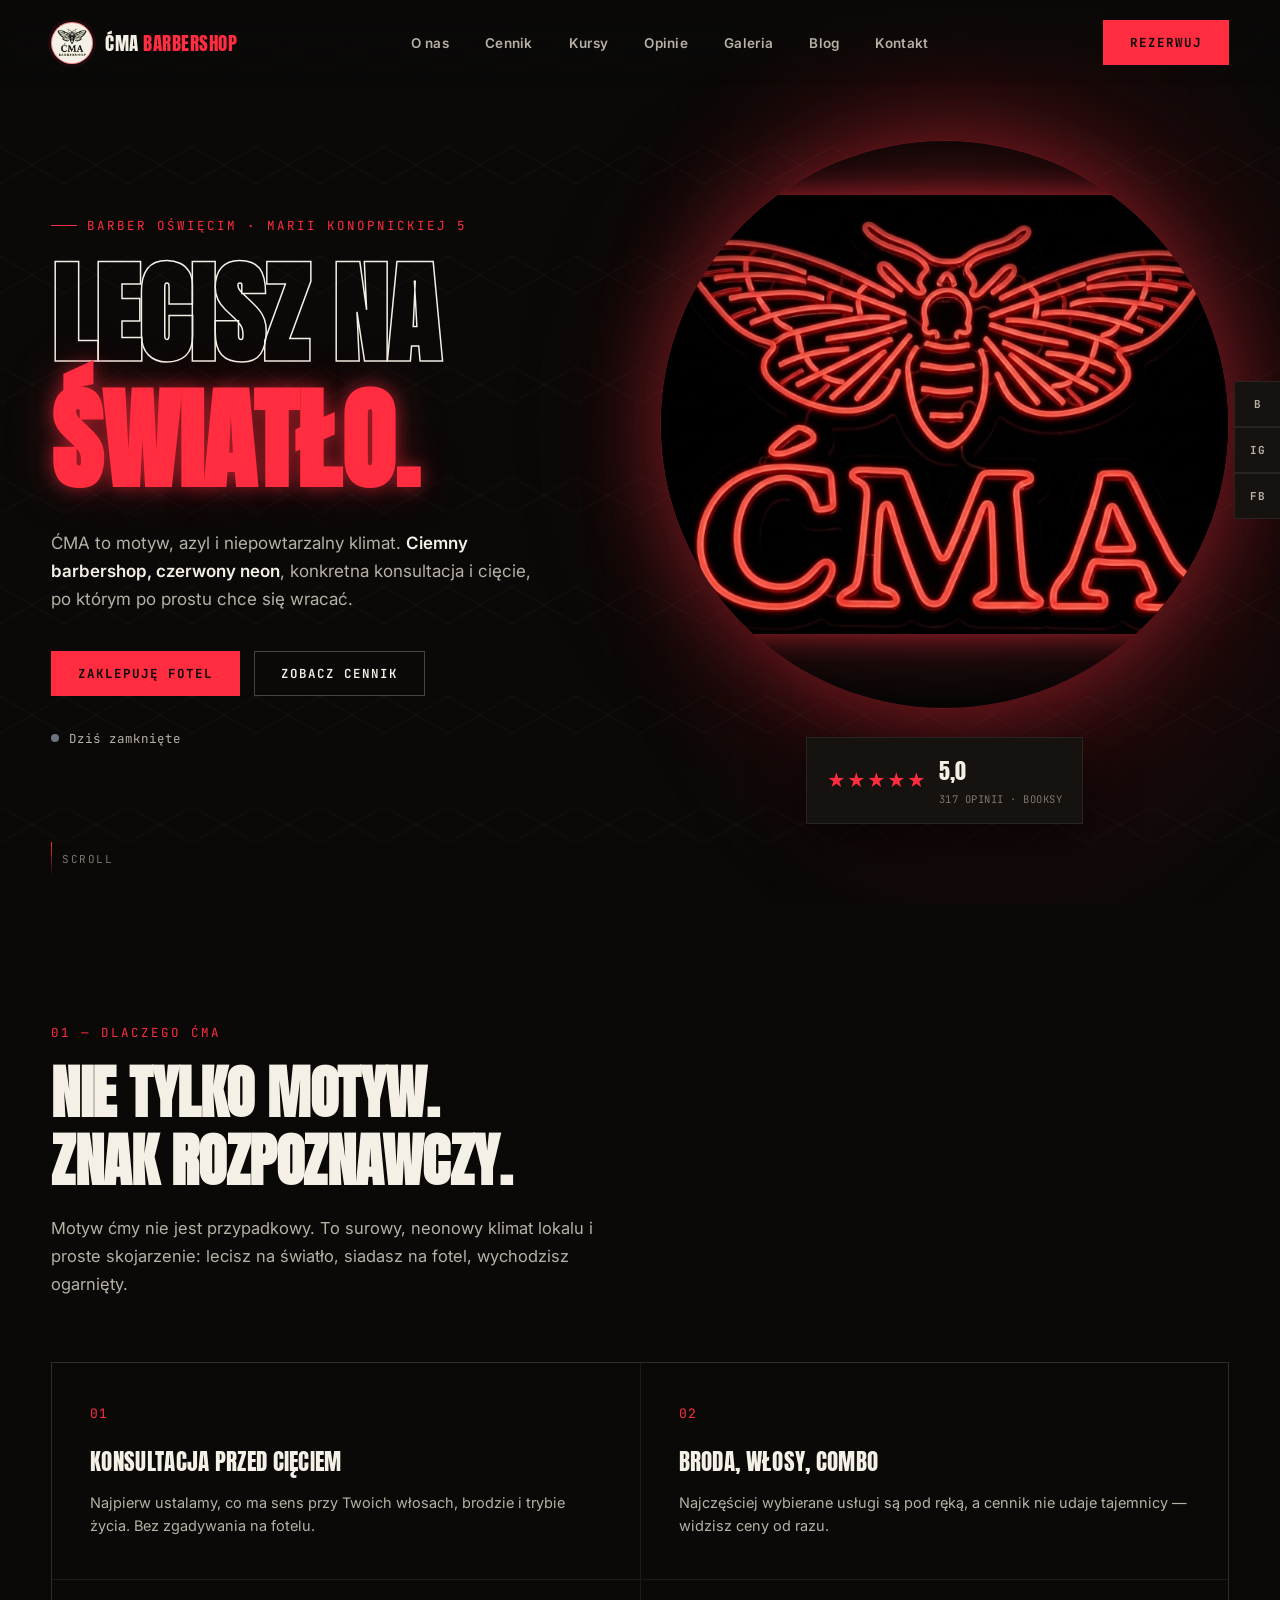
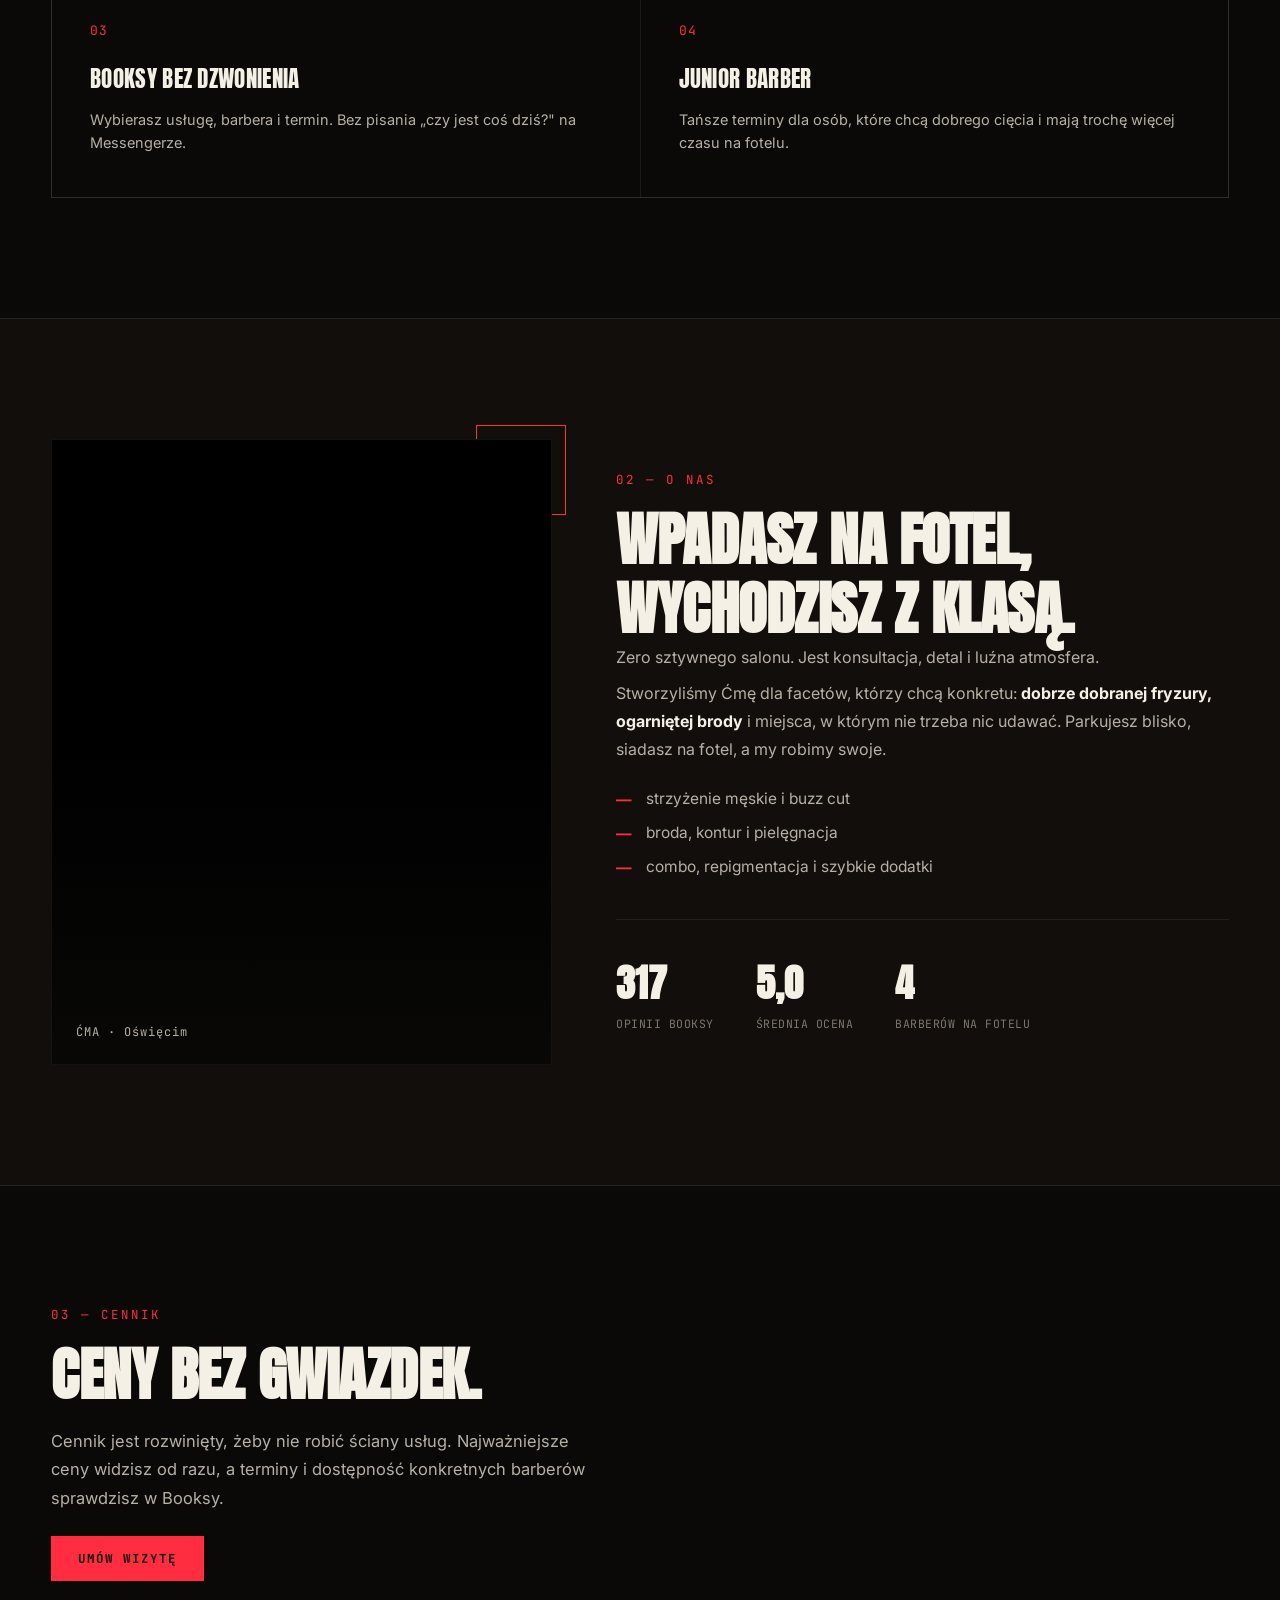
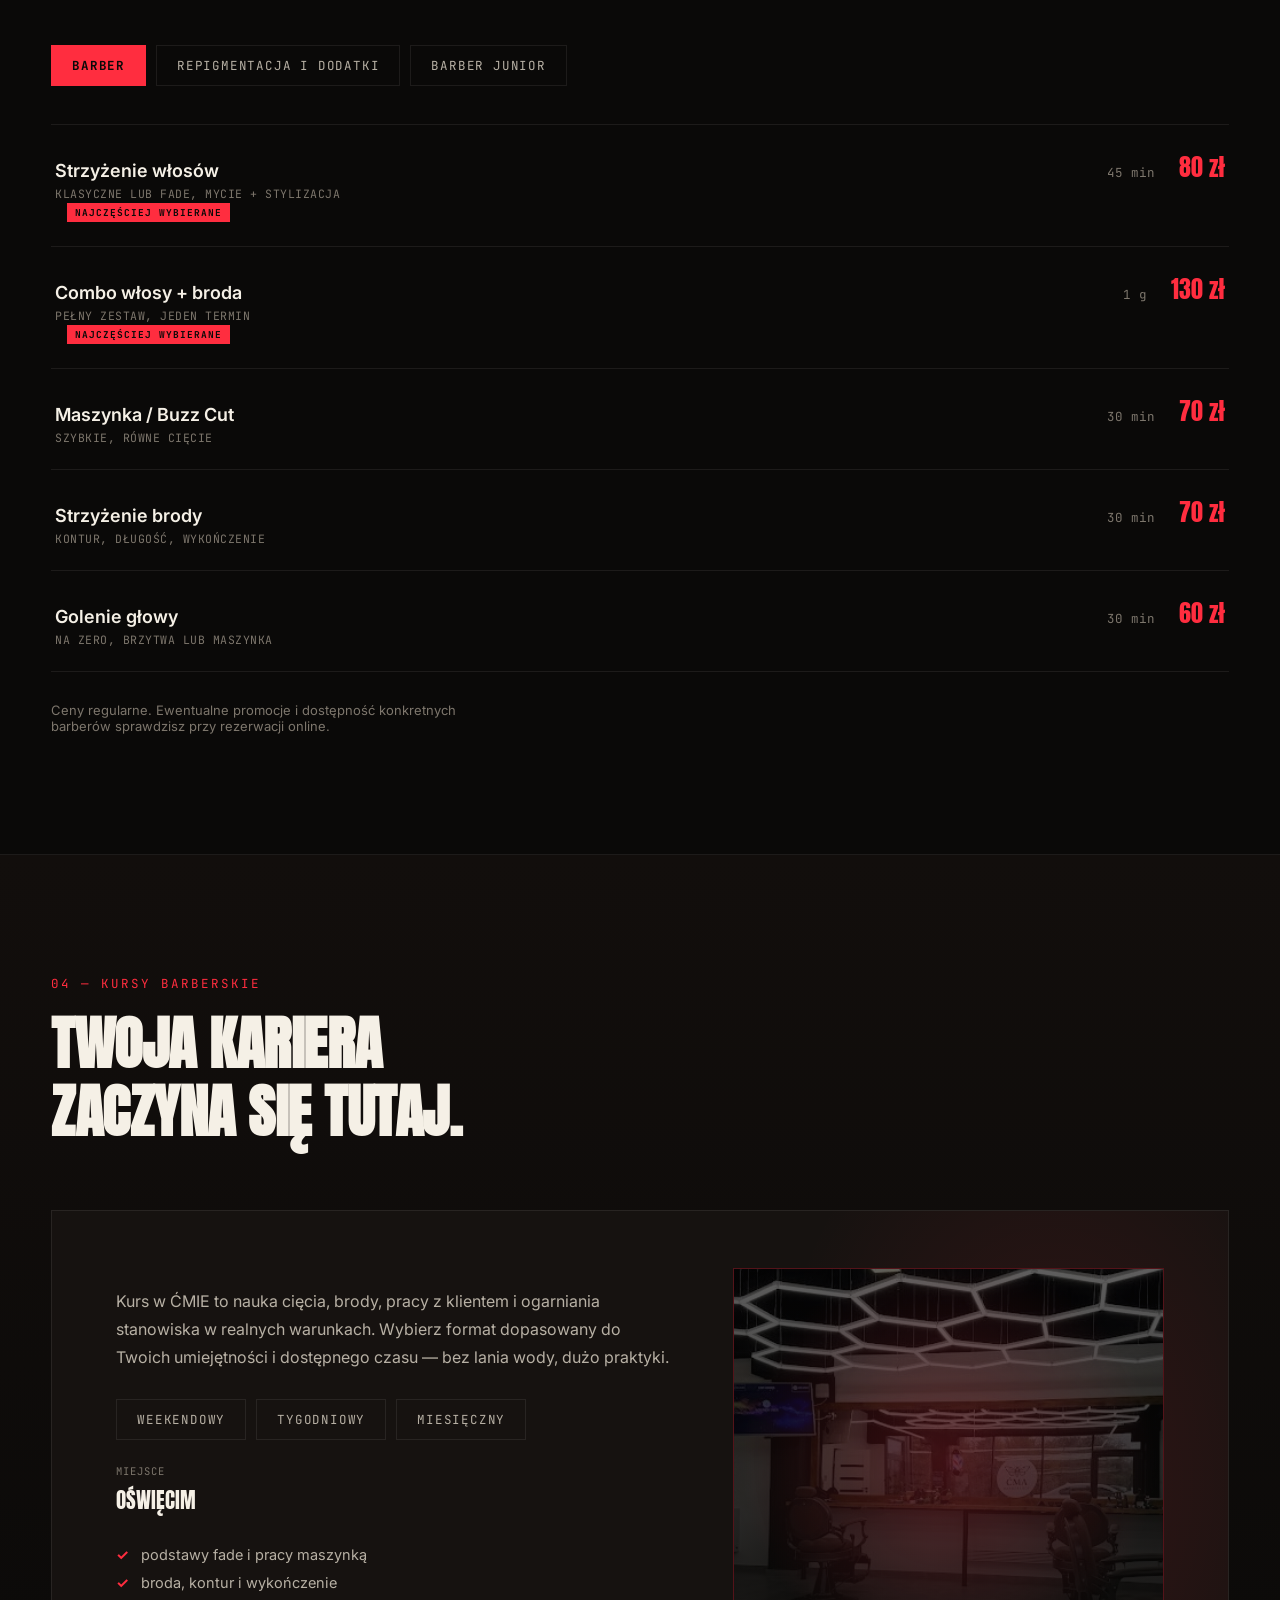
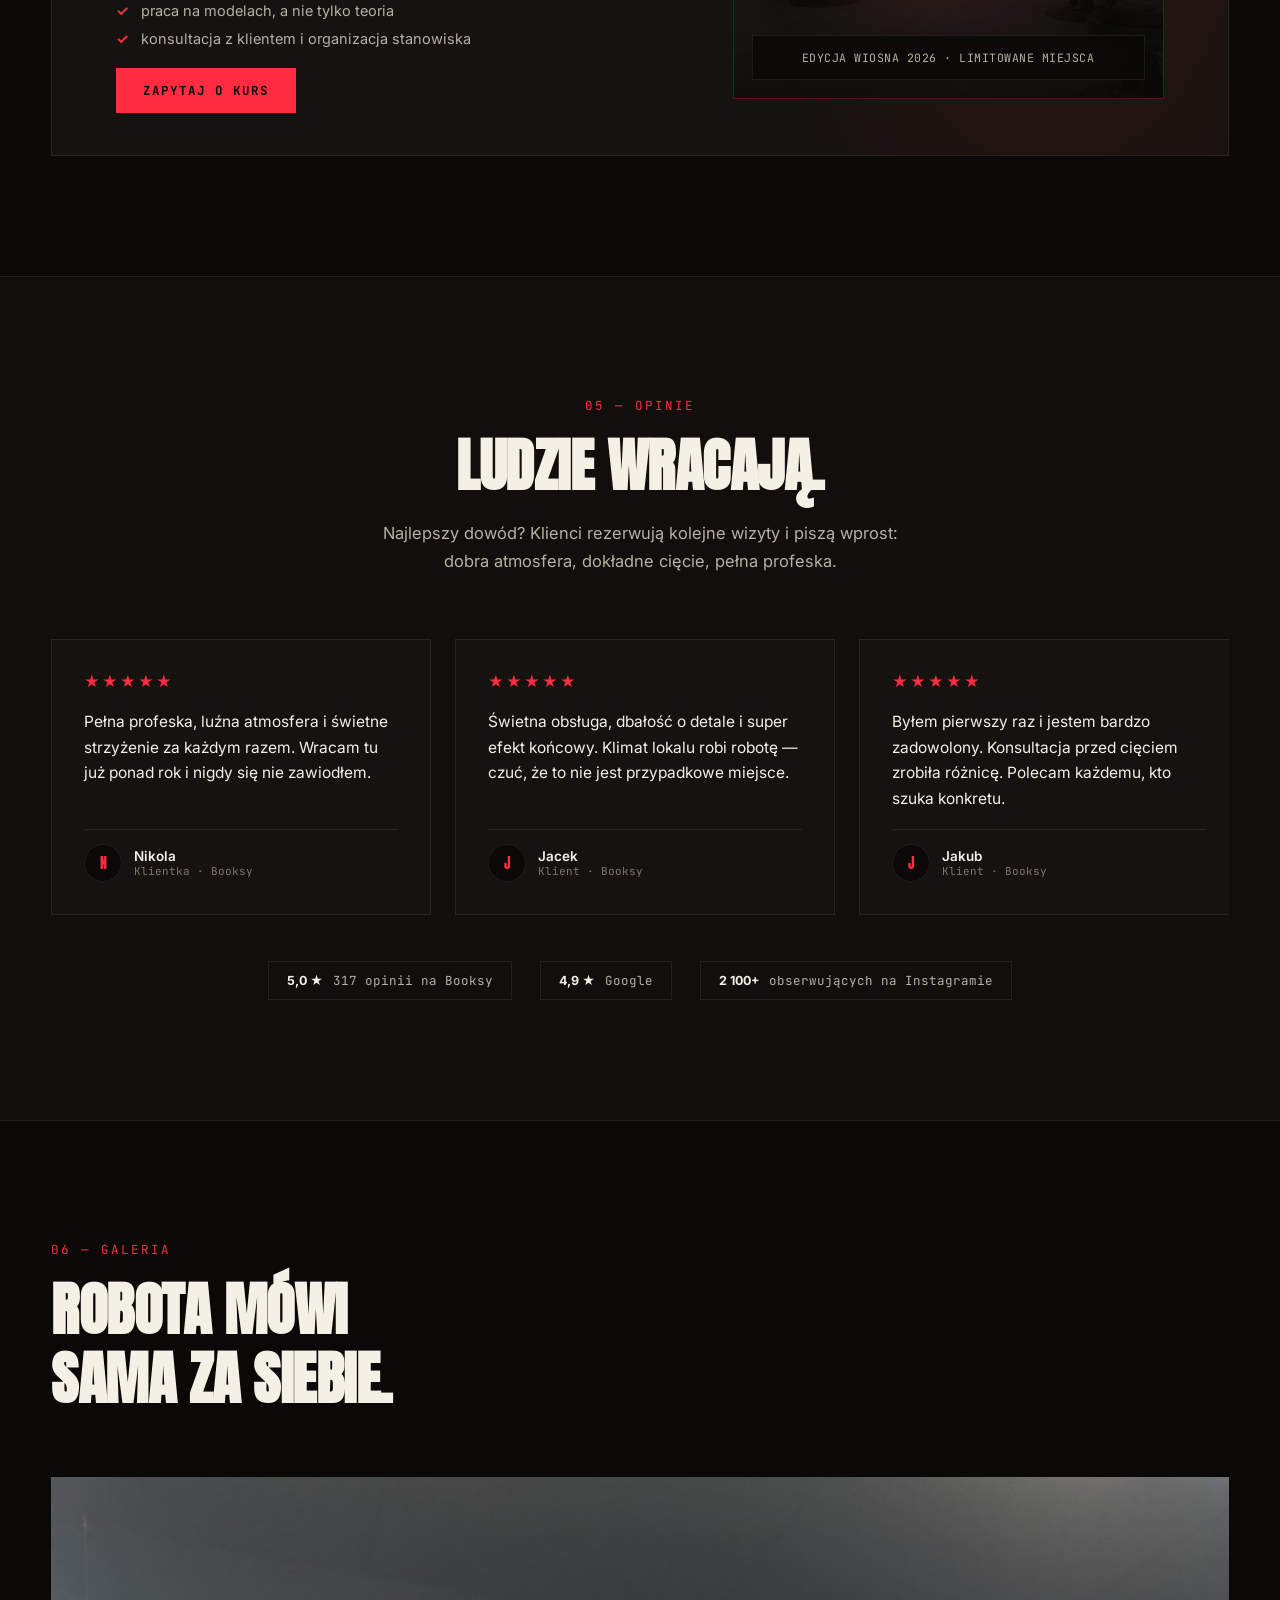
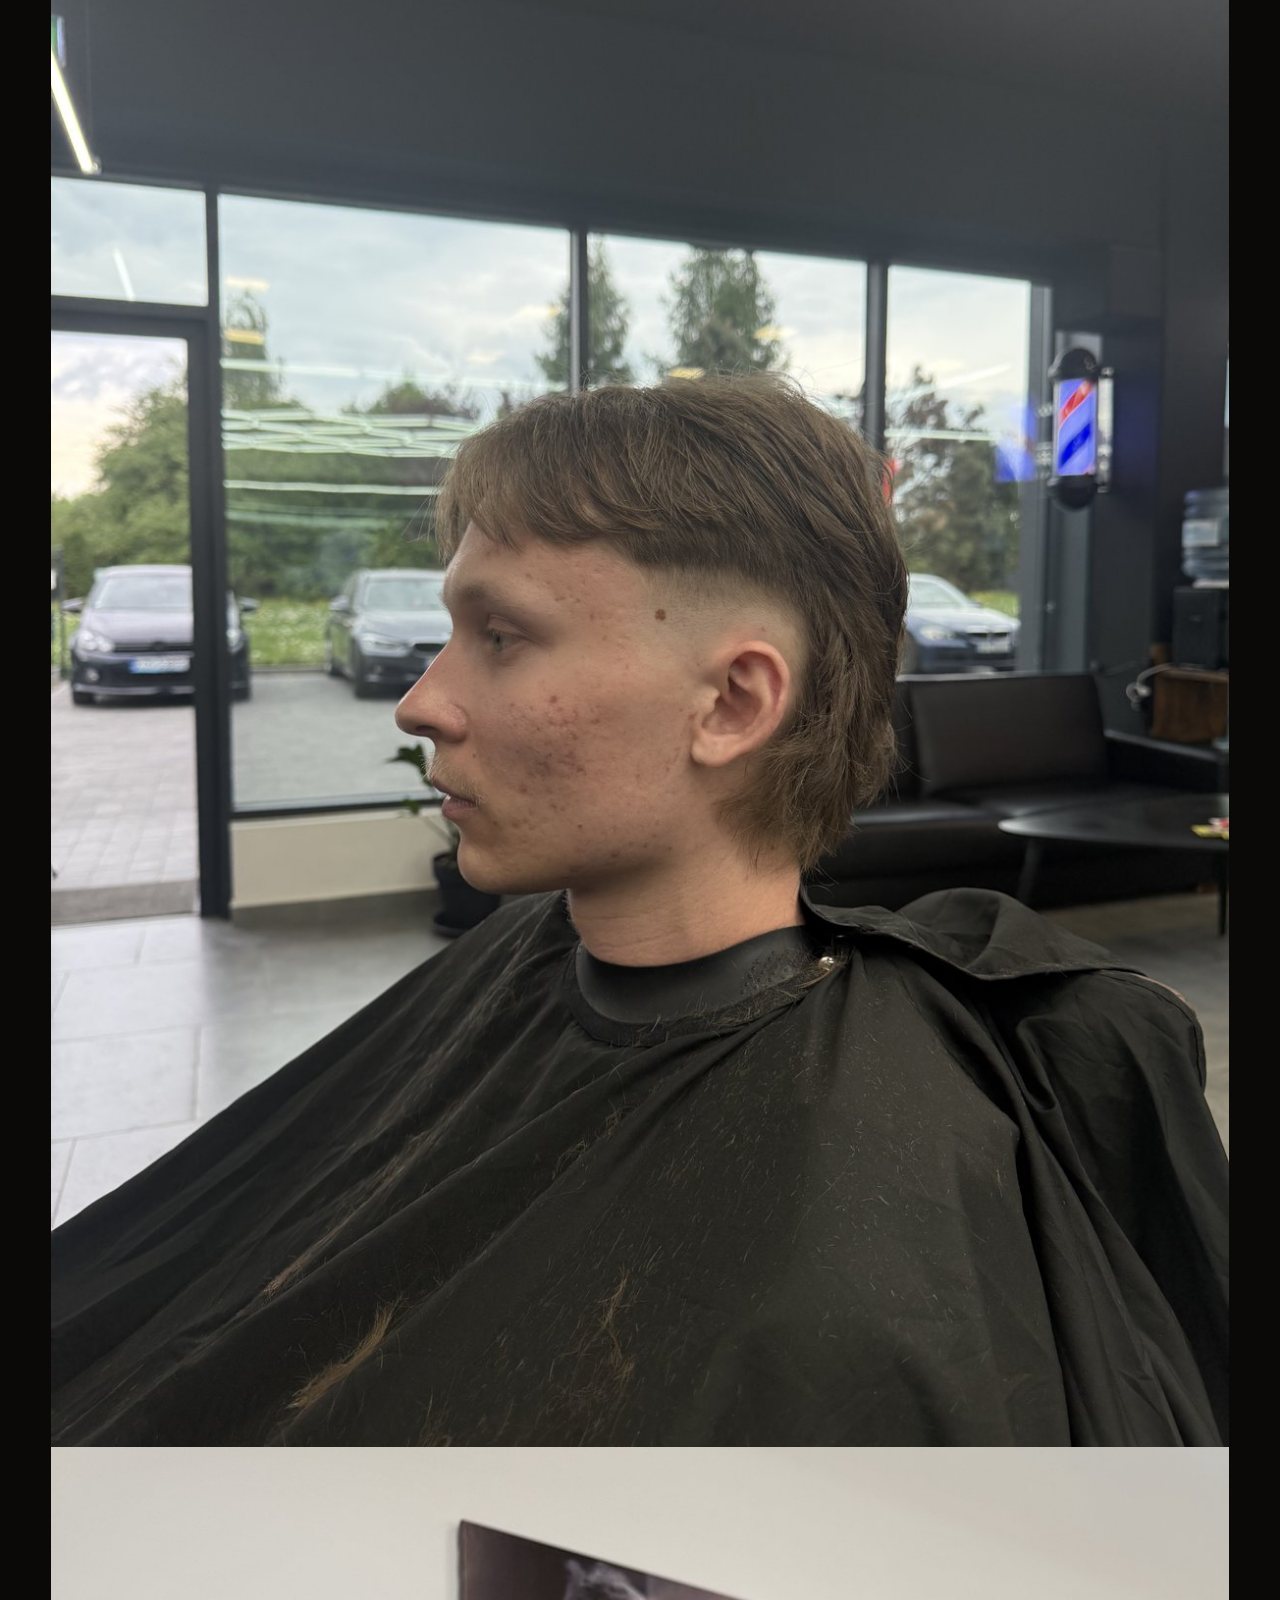
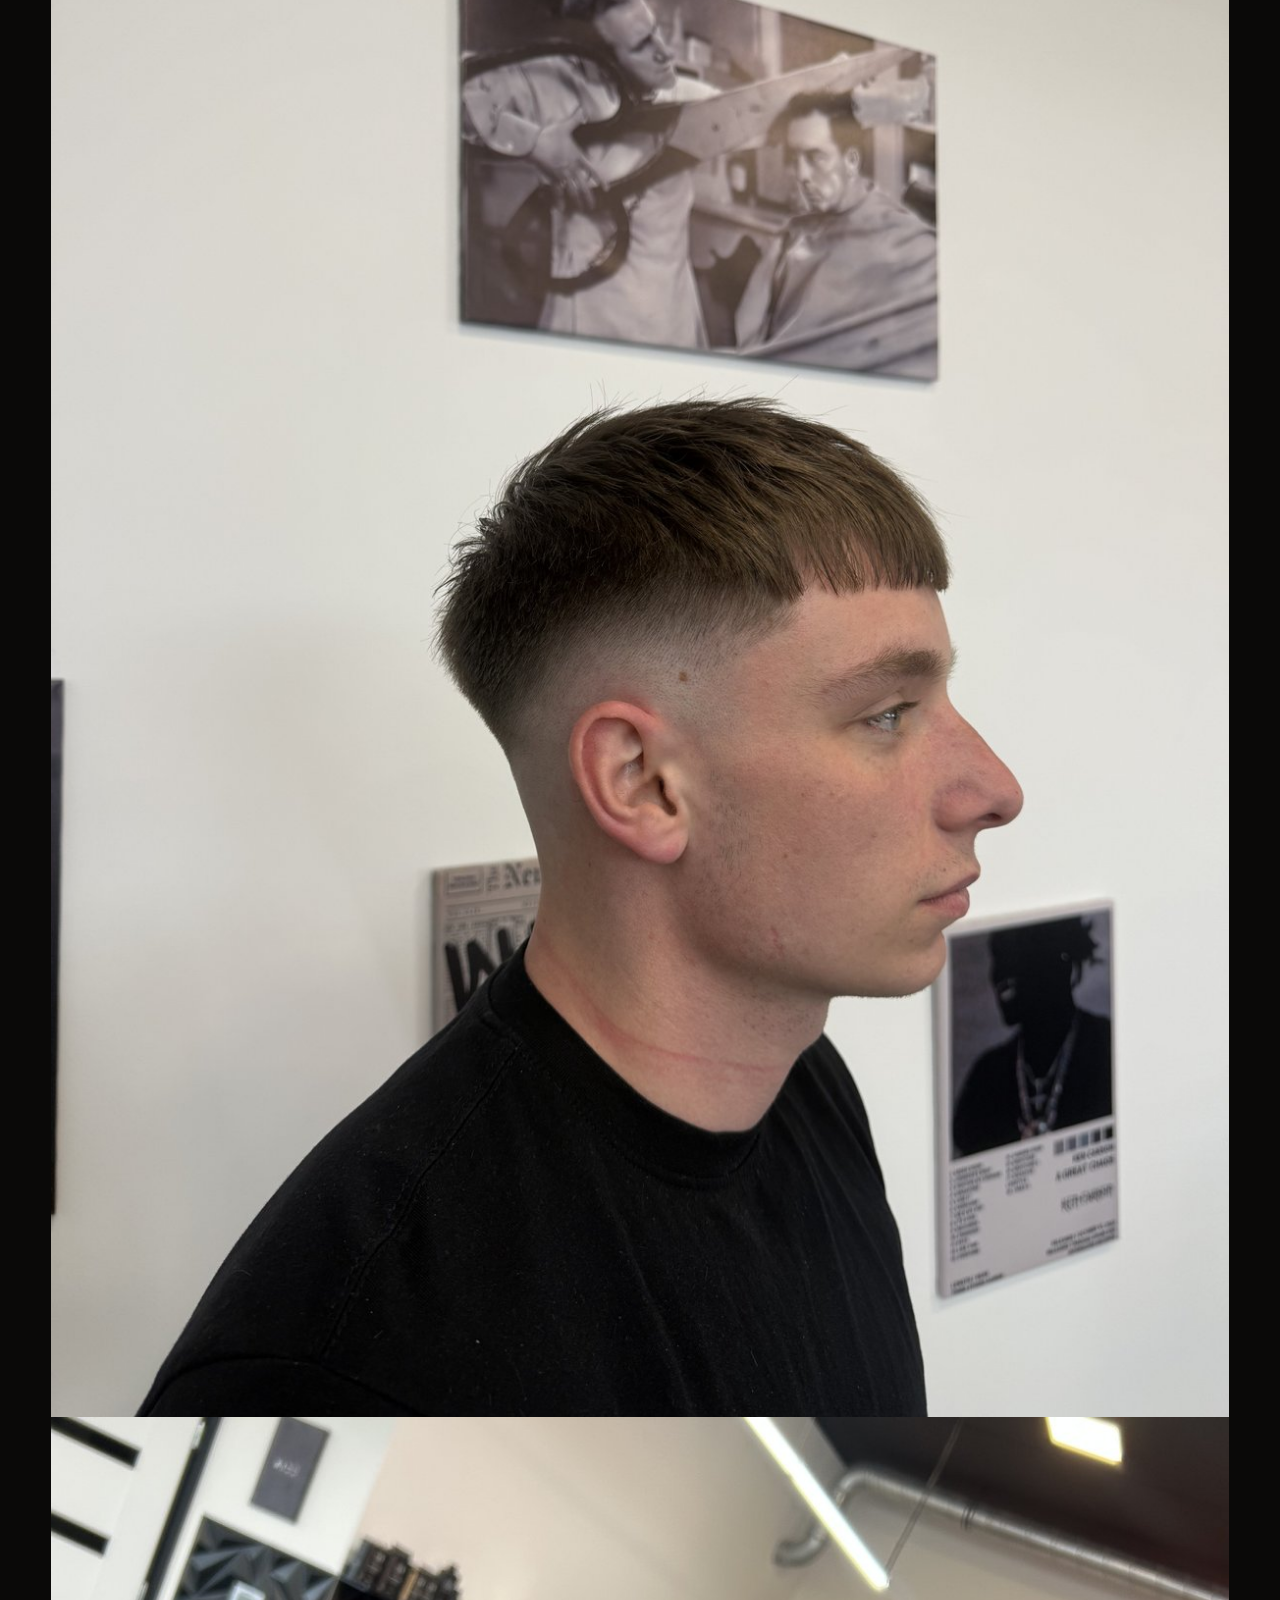
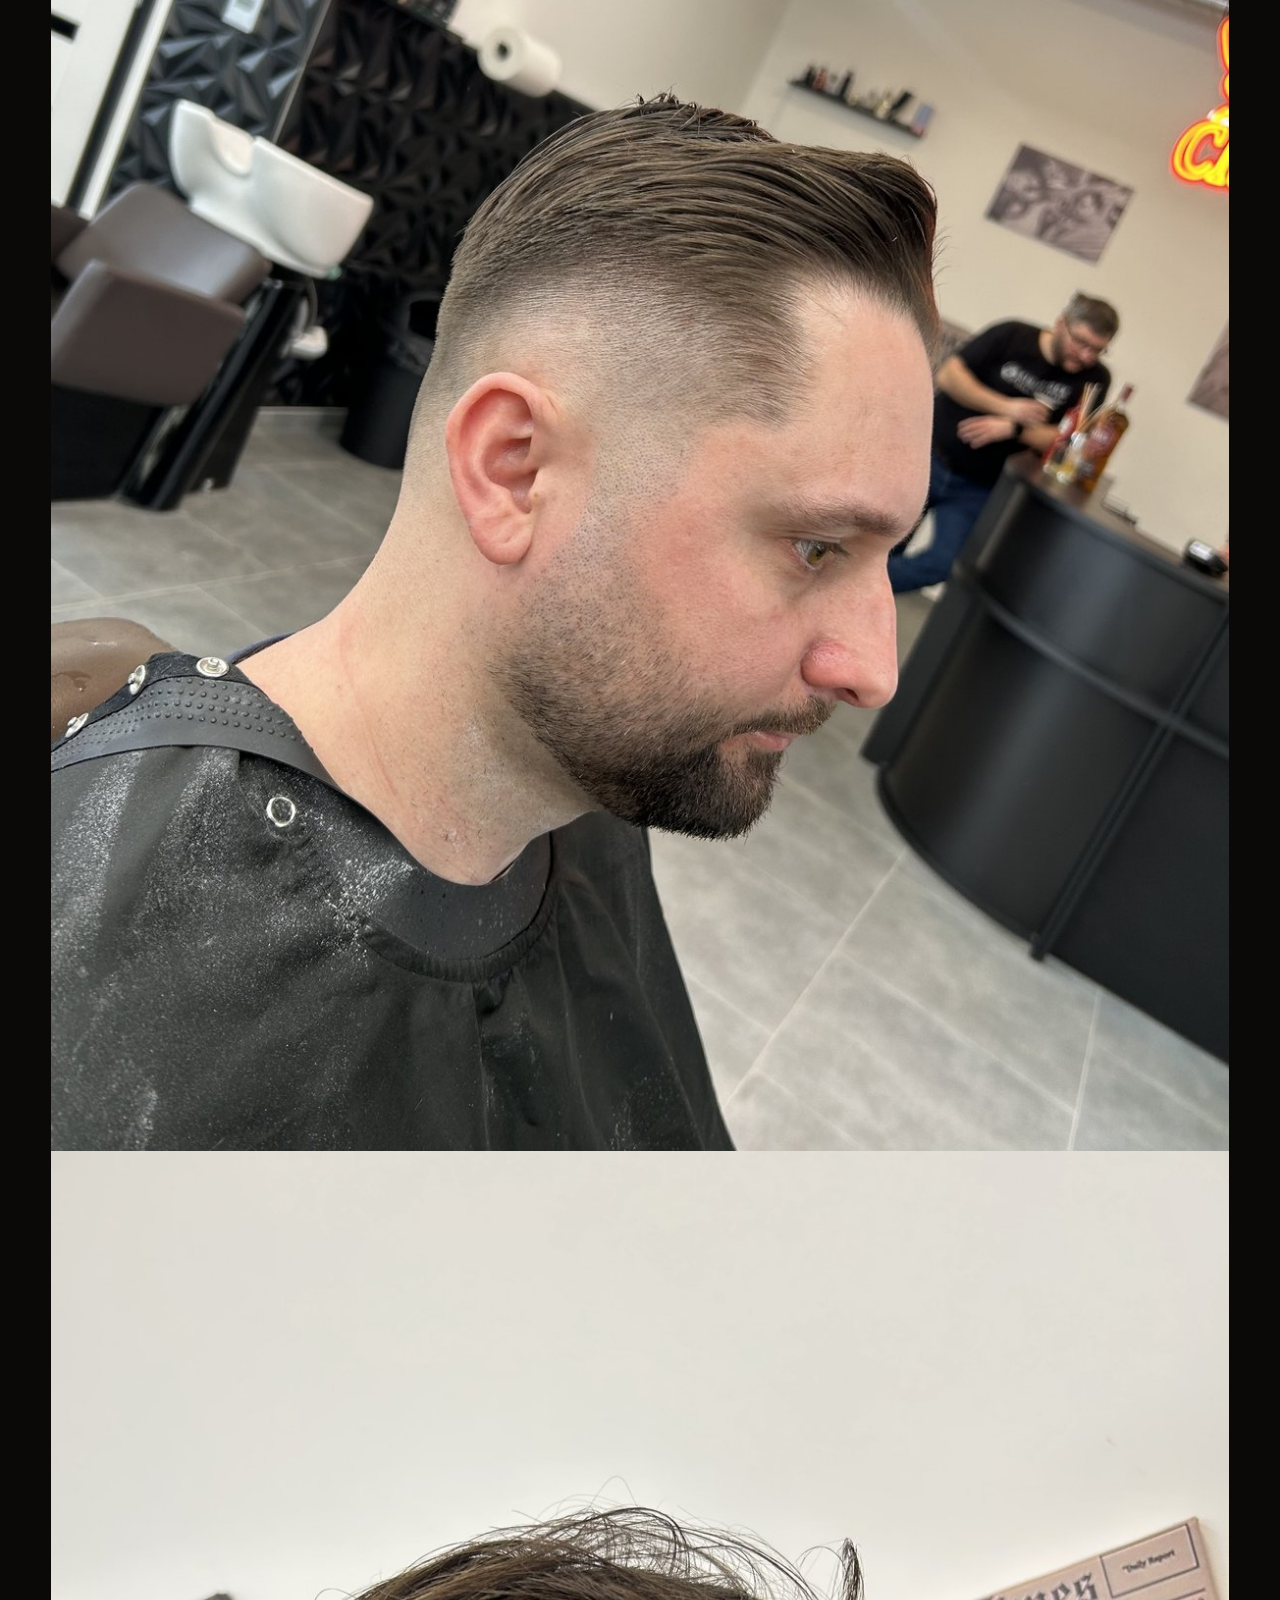
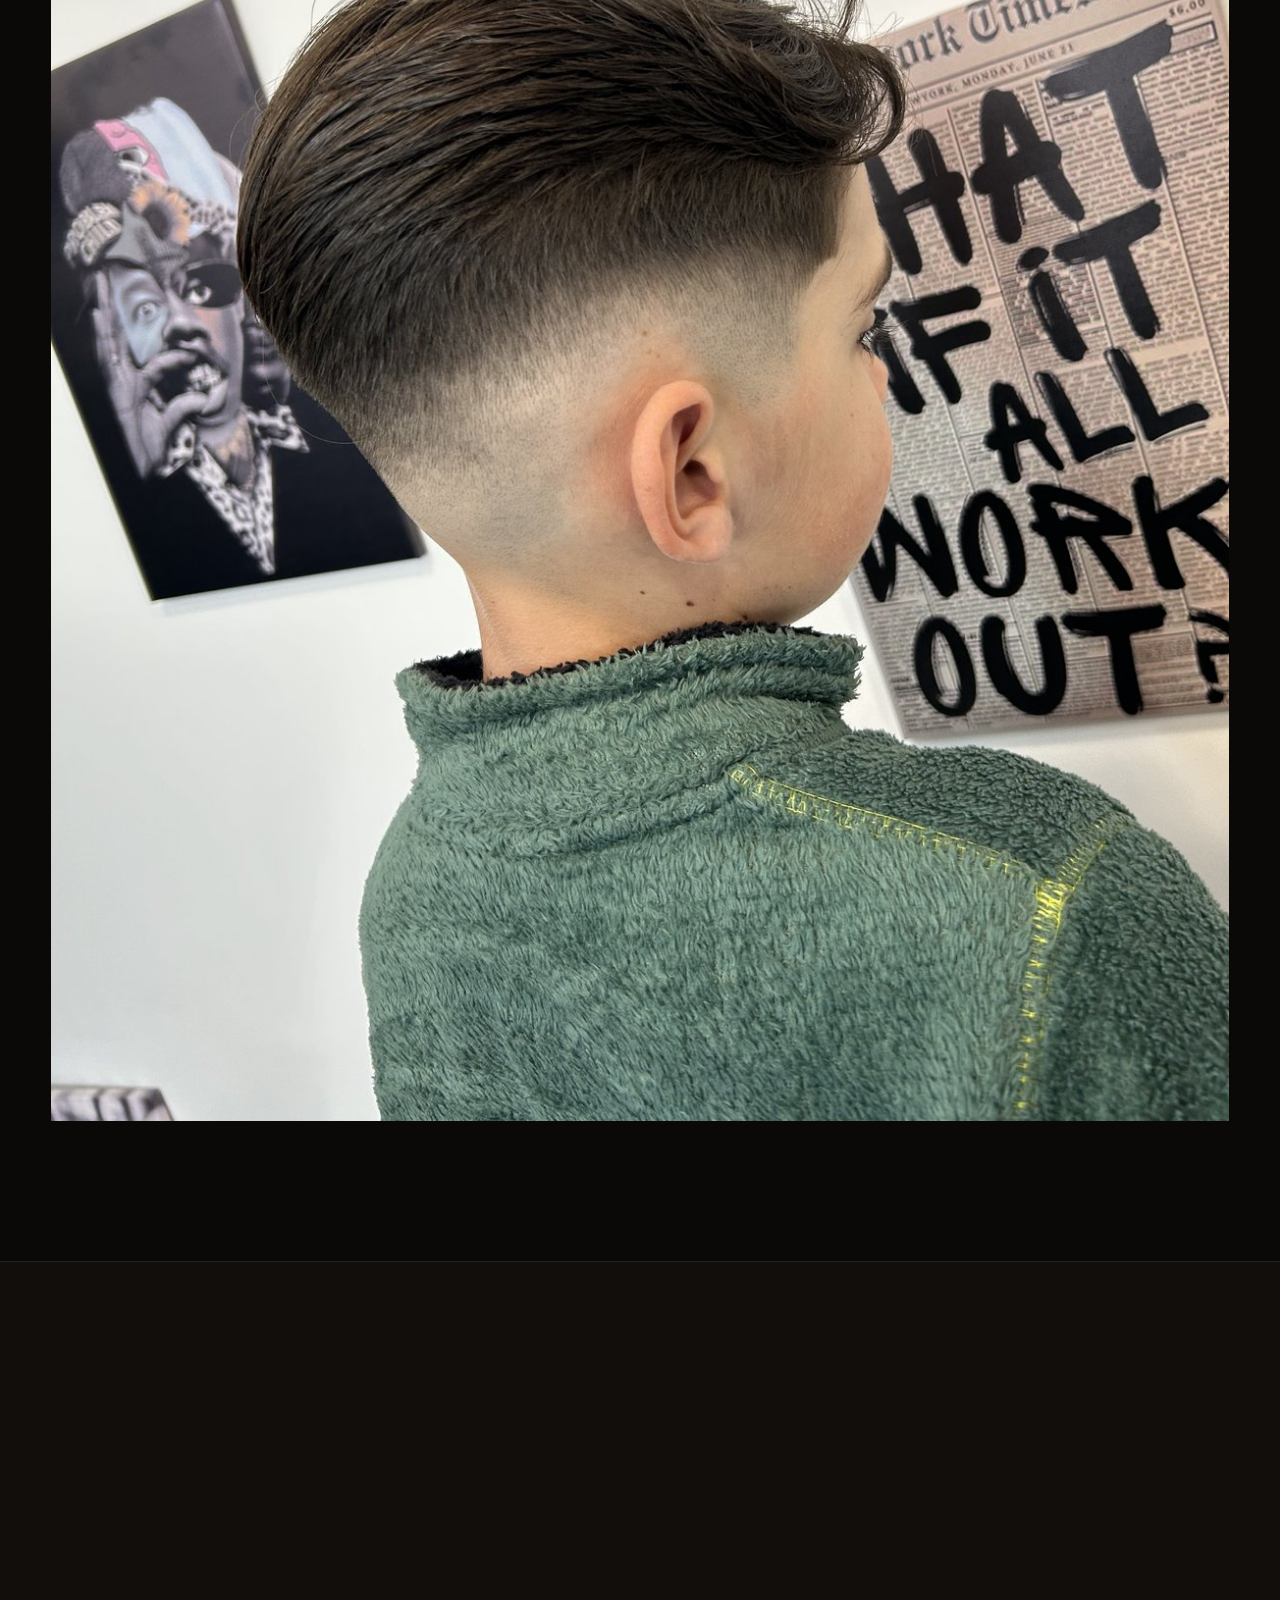
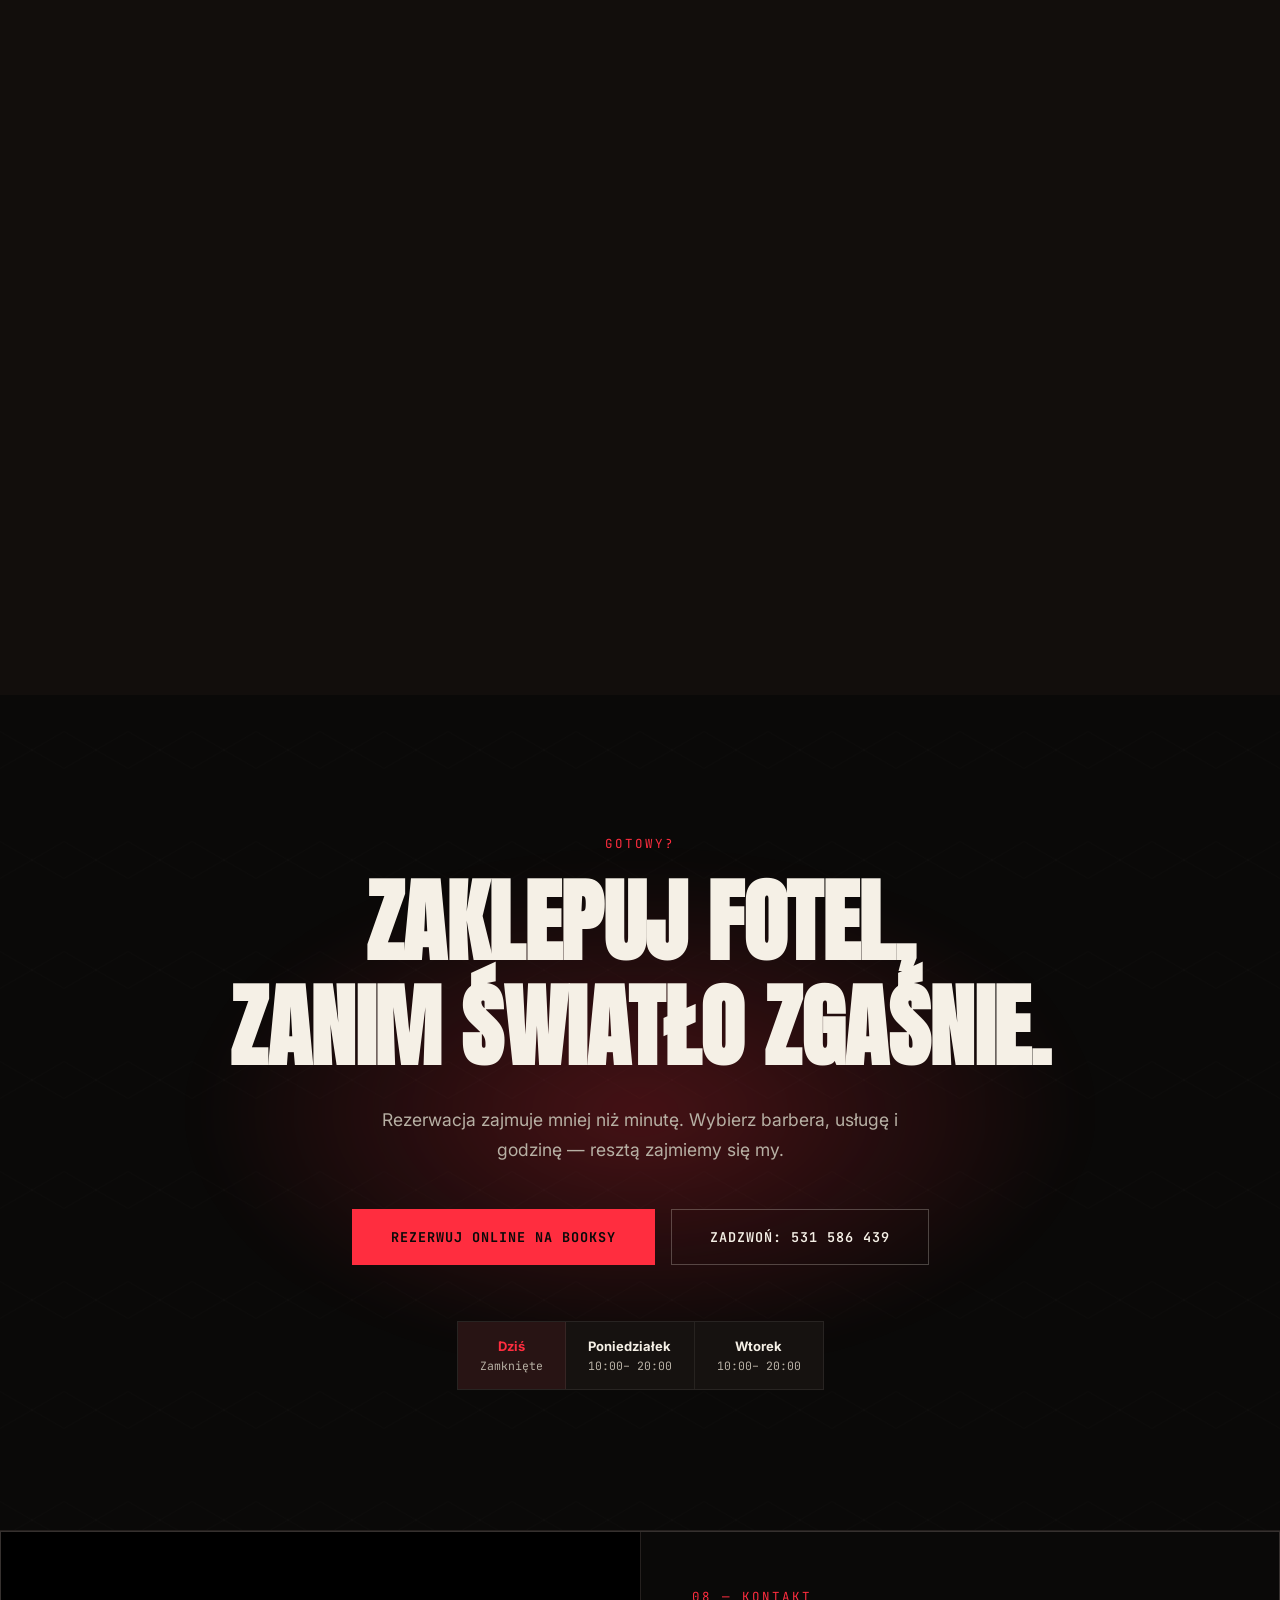
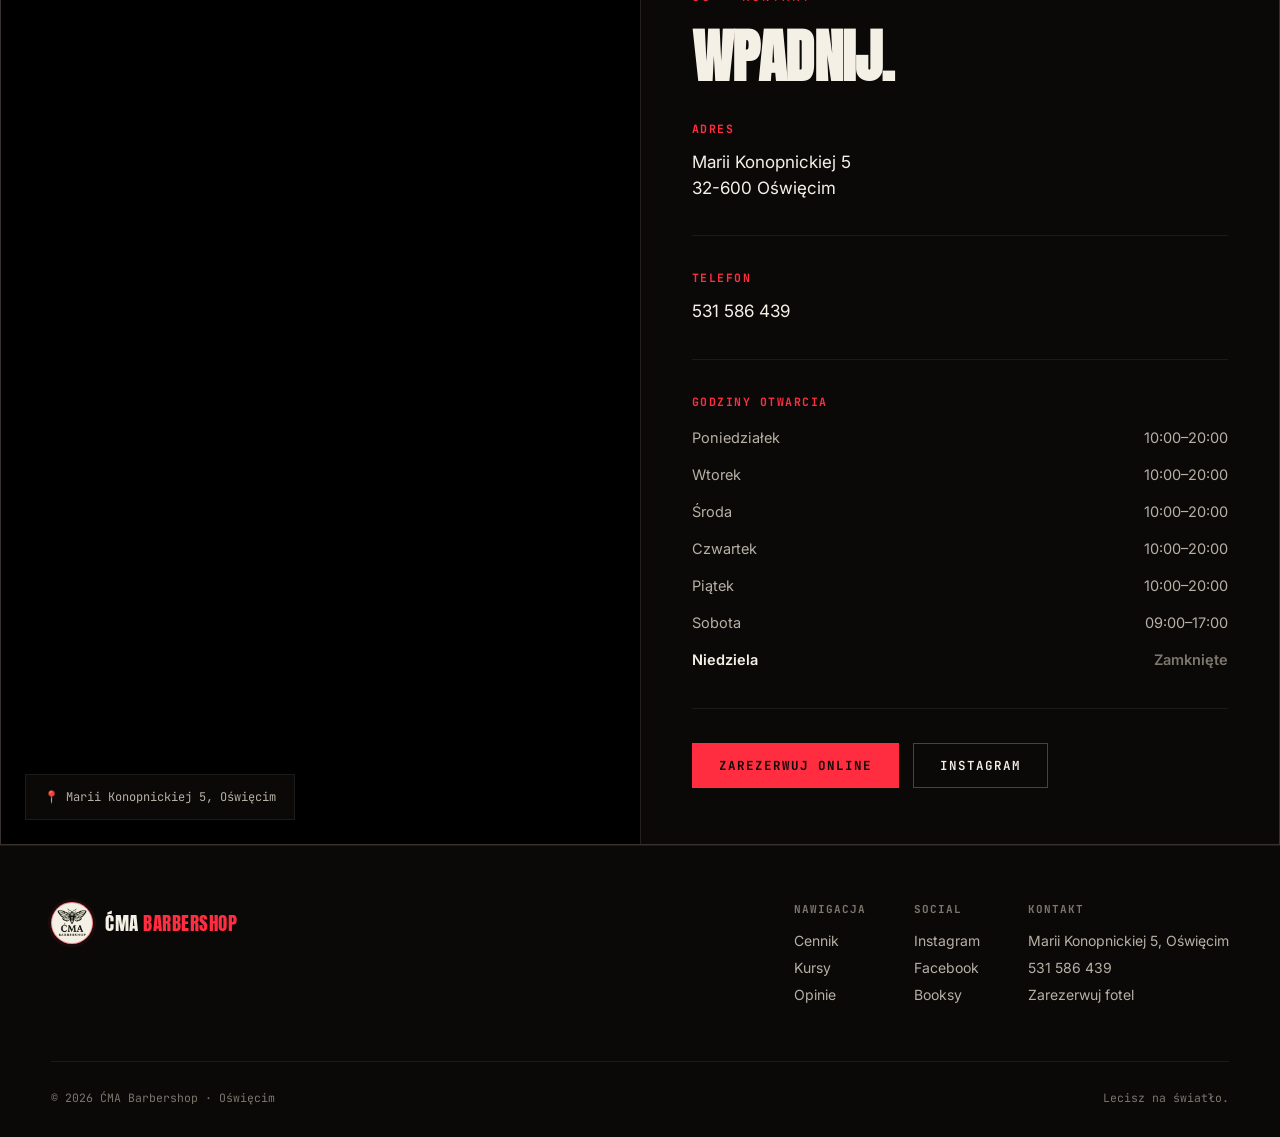
==== commit 1baf8188: "Update index.html" ====
--- a/index.html
+++ b/index.html
@@ -31,6 +31,7 @@
     <a href="#cennik">Cennik</a>
     <a href="#kursy">Kursy</a>
     <a href="#opinie">Opinie</a>
+    <a href="#galeria">Galeria</a>
     <a href="blog.html">Blog</a>
     <a href="#kontakt">Kontakt</a>
   </nav>
@@ -364,11 +365,38 @@
   </div>
 </section>
 
+<!-- ============ GALERIA ============ -->
+<section class="gallery-section" id="galeria">
+  <div class="section-inner">
+    <div class="section-head reveal">
+      <span class="eyebrow-num">06 — Galeria</span>
+      <h2>Robota mówi<br>sama za siebie.</h2>
+    </div>
+    <div class="gallery-grid reveal">
+      <div class="gallery-item">
+        <img src="assets/galeria1.jpg" alt="ĆMA Barbershop — realizacja 1" loading="lazy">
+      </div>
+      <div class="gallery-item">
+        <img src="assets/galeria2.jpg" alt="ĆMA Barbershop — realizacja 2" loading="lazy">
+      </div>
+      <div class="gallery-item">
+        <img src="assets/galeria3.jpg" alt="ĆMA Barbershop — realizacja 3" loading="lazy">
+      </div>
+      <div class="gallery-item">
+        <img src="assets/galeria4.jpg" alt="ĆMA Barbershop — realizacja 4" loading="lazy">
+      </div>
+    </div>
+    <div class="gallery-cta reveal">
+      <a href="https://www.instagram.com/cmabarbershop/" class="btn-cta" target="_blank" rel="noopener">Zobacz więcej na Instagramie →</a>
+    </div>
+  </div>
+</section>
+
 <!-- ============ BLOG ============ -->
 <section class="blog-section" id="blog">
   <div class="section-inner">
     <div class="section-head reveal">
-      <span class="eyebrow-num">06 — Blog</span>
+      <span class="eyebrow-num">07 — Blog</span>
       <h2>Wiedza z fotela.</h2>
     </div>
     <div class="blog-grid reveal">
@@ -434,7 +462,7 @@
       <div class="map-label">📍 Marii Konopnickiej 5, Oświęcim</div>
     </div>
     <div class="contact-info">
-      <span class="eyebrow-num">07 — Kontakt</span>
+      <span class="eyebrow-num">08 — Kontakt</span>
       <h2 style="margin-bottom:30px;">Wpadnij.</h2>
       <div class="info-block">
         <h4>Adres</h4>
--- a/style.css
+++ b/style.css
@@ -681,6 +681,43 @@
   }
   .sticky-cta .btn-cta{ width:100%; text-align:center; }
 
+  /* ================= BLOG PAGE (blog.html) ================= */
+  .blog-page-hero{
+    background:var(--bg-2); border-bottom:1px solid var(--card-line);
+    padding-top:clamp(100px,12vw,160px);
+  }
+  .blog-page-lede{
+    font-size:17px; line-height:1.75; color:var(--cream-dim);
+    max-width:580px; margin-top:16px;
+  }
+  .blog-page-main{
+    background:var(--bg); padding:clamp(60px,8vw,120px) clamp(20px,4vw,56px);
+  }
+  .blog-page-article{
+    max-width:760px; padding-bottom:80px; margin-bottom:80px;
+    border-bottom:1px solid var(--card-line);
+  }
+  .blog-page-article:last-child{ border-bottom:none; margin-bottom:0; }
+  .blog-page-num{
+    font-family:var(--mono); font-size:11px; letter-spacing:1.5px;
+    color:var(--red); text-transform:uppercase; margin-bottom:16px;
+  }
+  .blog-page-article h2{
+    font-family:var(--display); font-size:clamp(24px,3.5vw,40px);
+    font-weight:400; text-transform:uppercase; line-height:1.15;
+    color:var(--cream); margin:0 0 28px;
+  }
+  .blog-page-article h3{
+    font-family:var(--mono); font-size:11.5px; letter-spacing:1.2px;
+    text-transform:uppercase; color:var(--grey); margin:36px 0 12px;
+  }
+  .blog-page-article p{
+    font-size:15.5px; line-height:1.9; color:var(--cream-dim); margin:0 0 18px;
+  }
+  .blog-page-cta{ display:inline-flex; margin-top:24px; }
+  nav.main-nav a.active{ color:var(--cream); }
+  nav.main-nav a.active::after{ width:100%; }
+
   /* ================= RESPONSIVE ================= */
   @media (max-width: 1080px){
     .hero-grid{ grid-template-columns:1fr; }
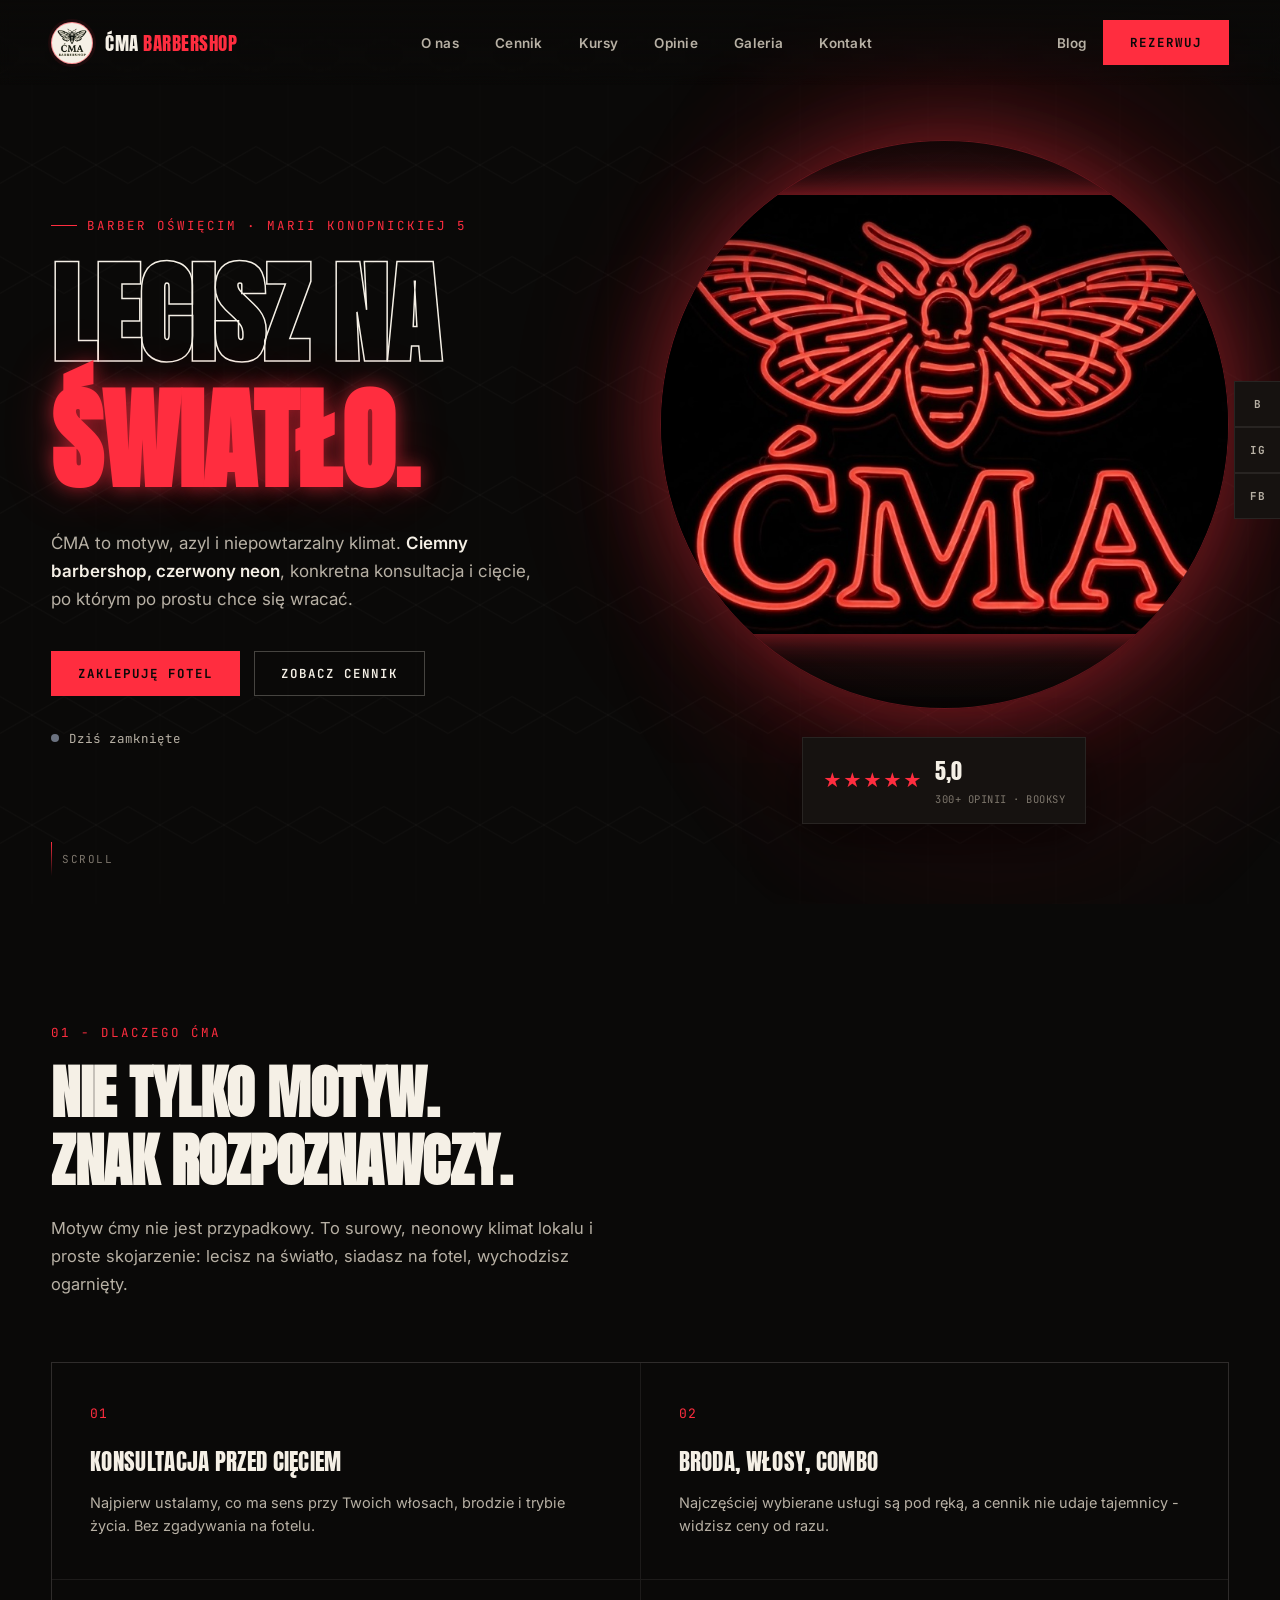
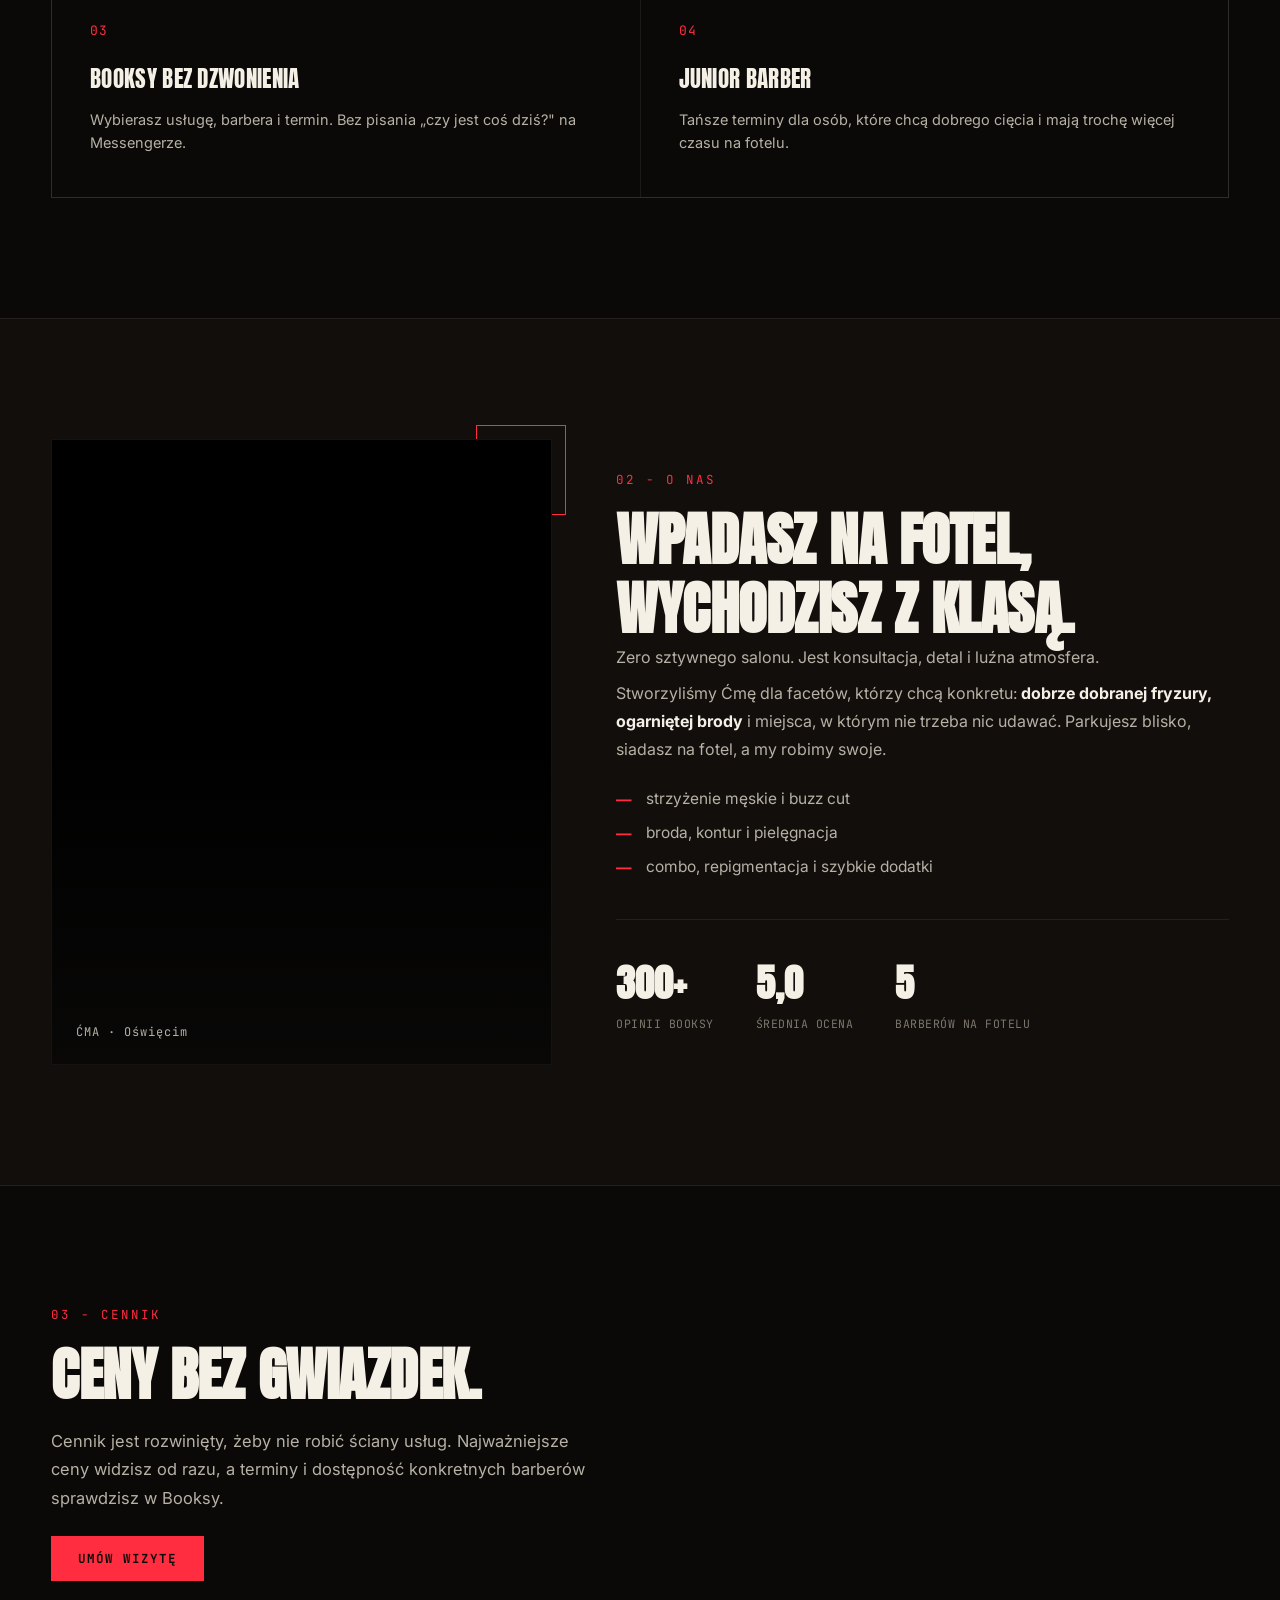
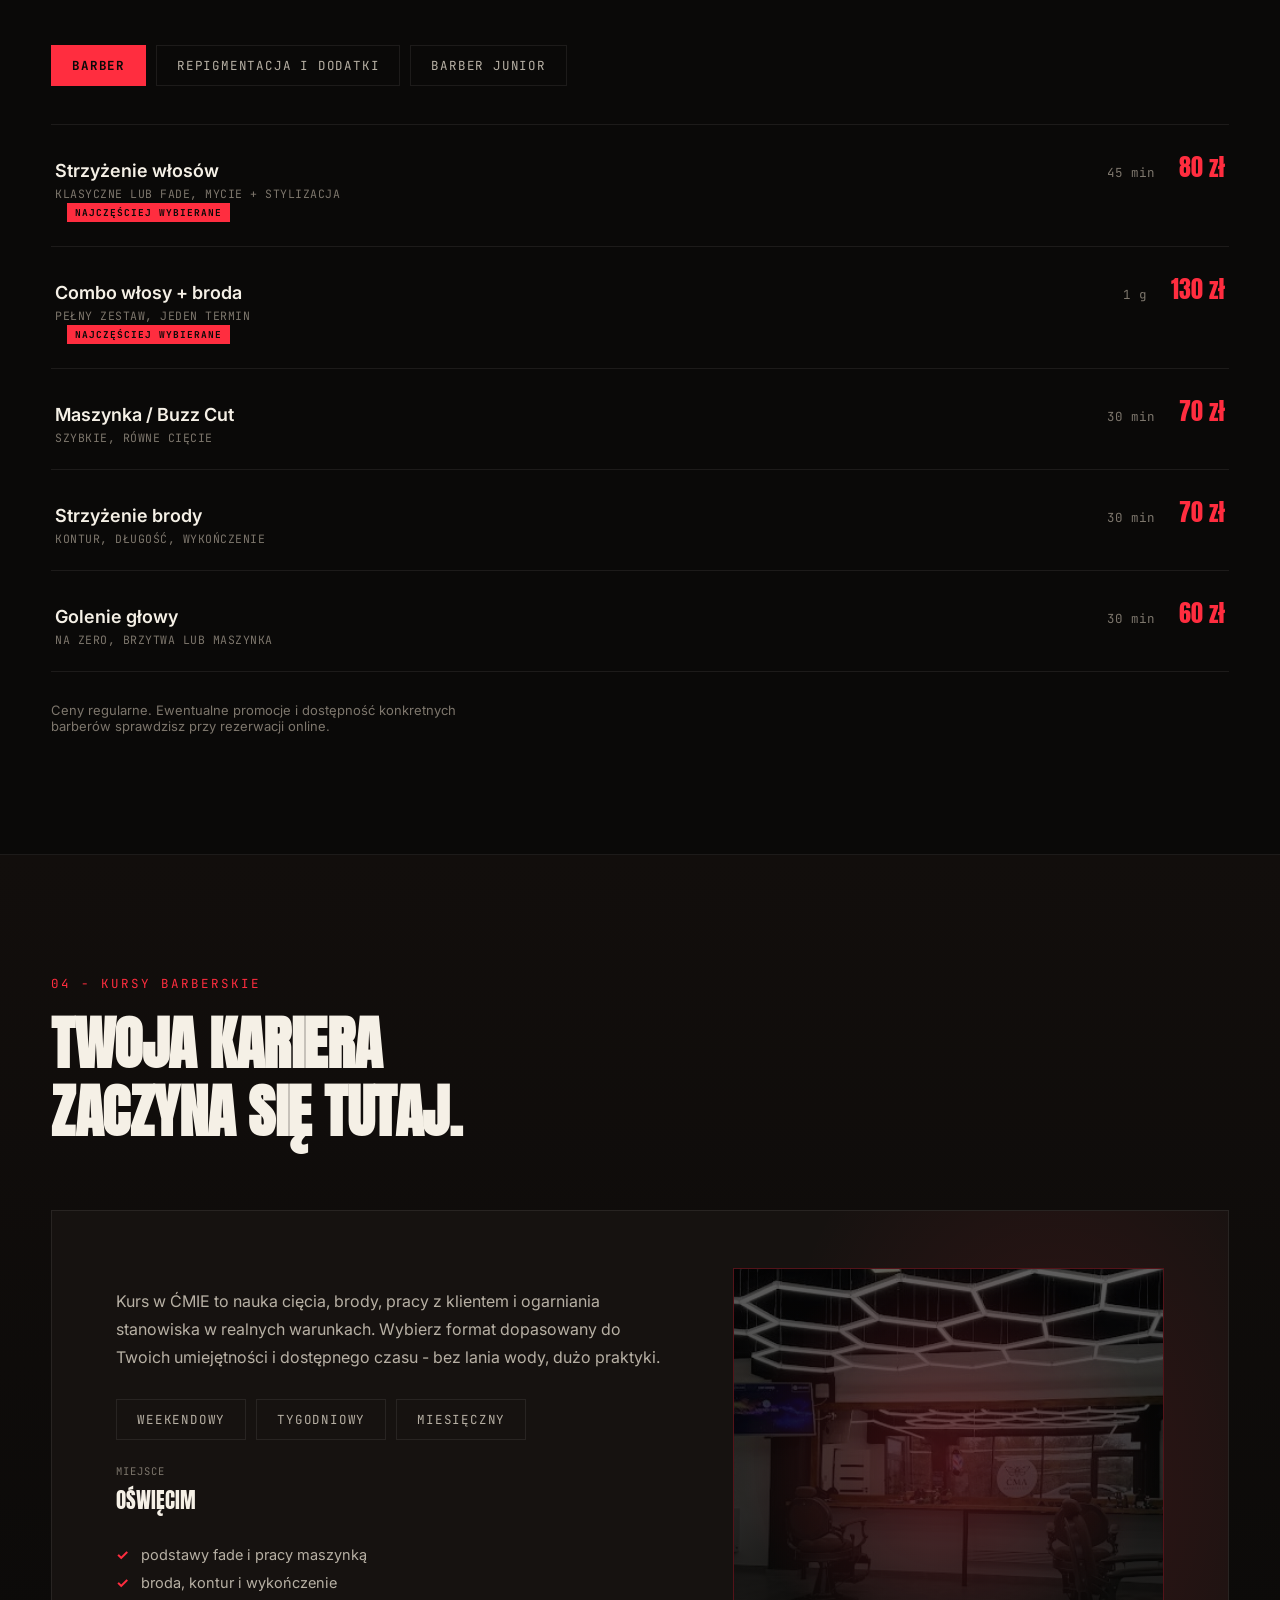
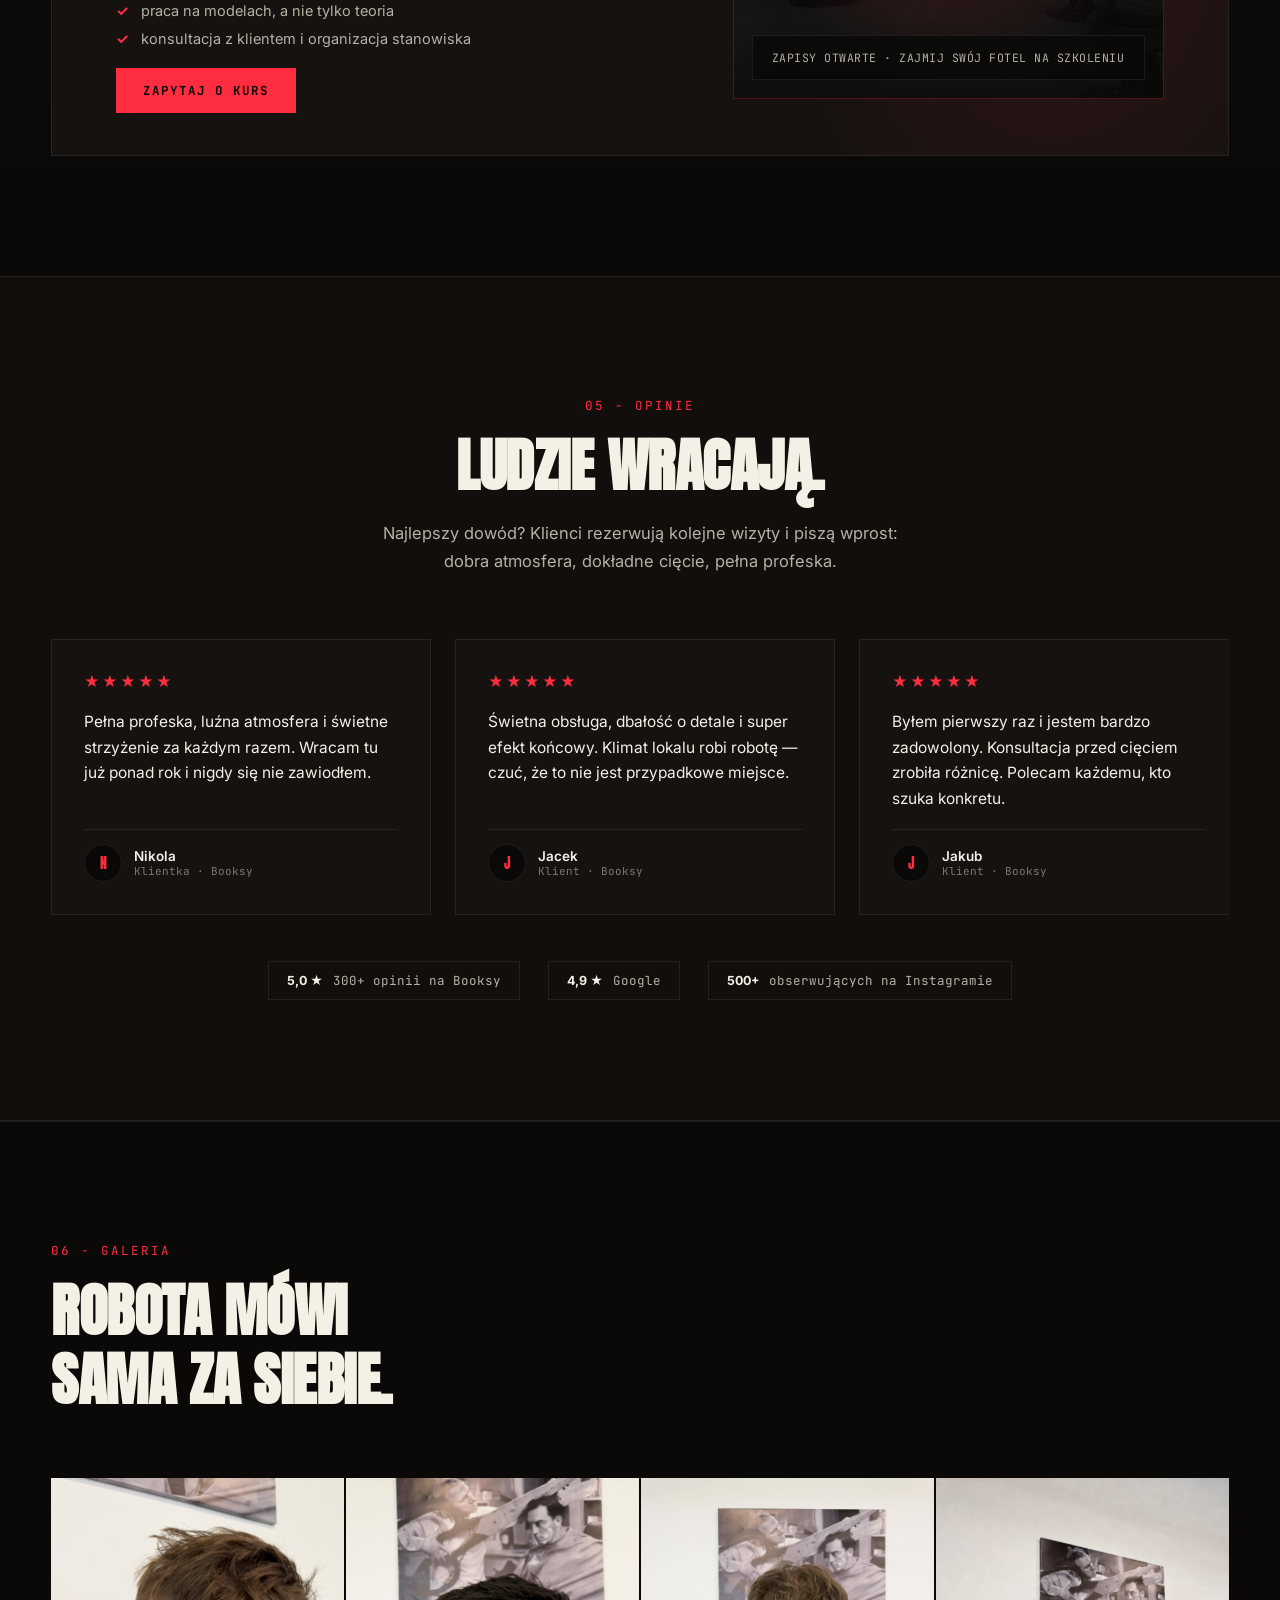
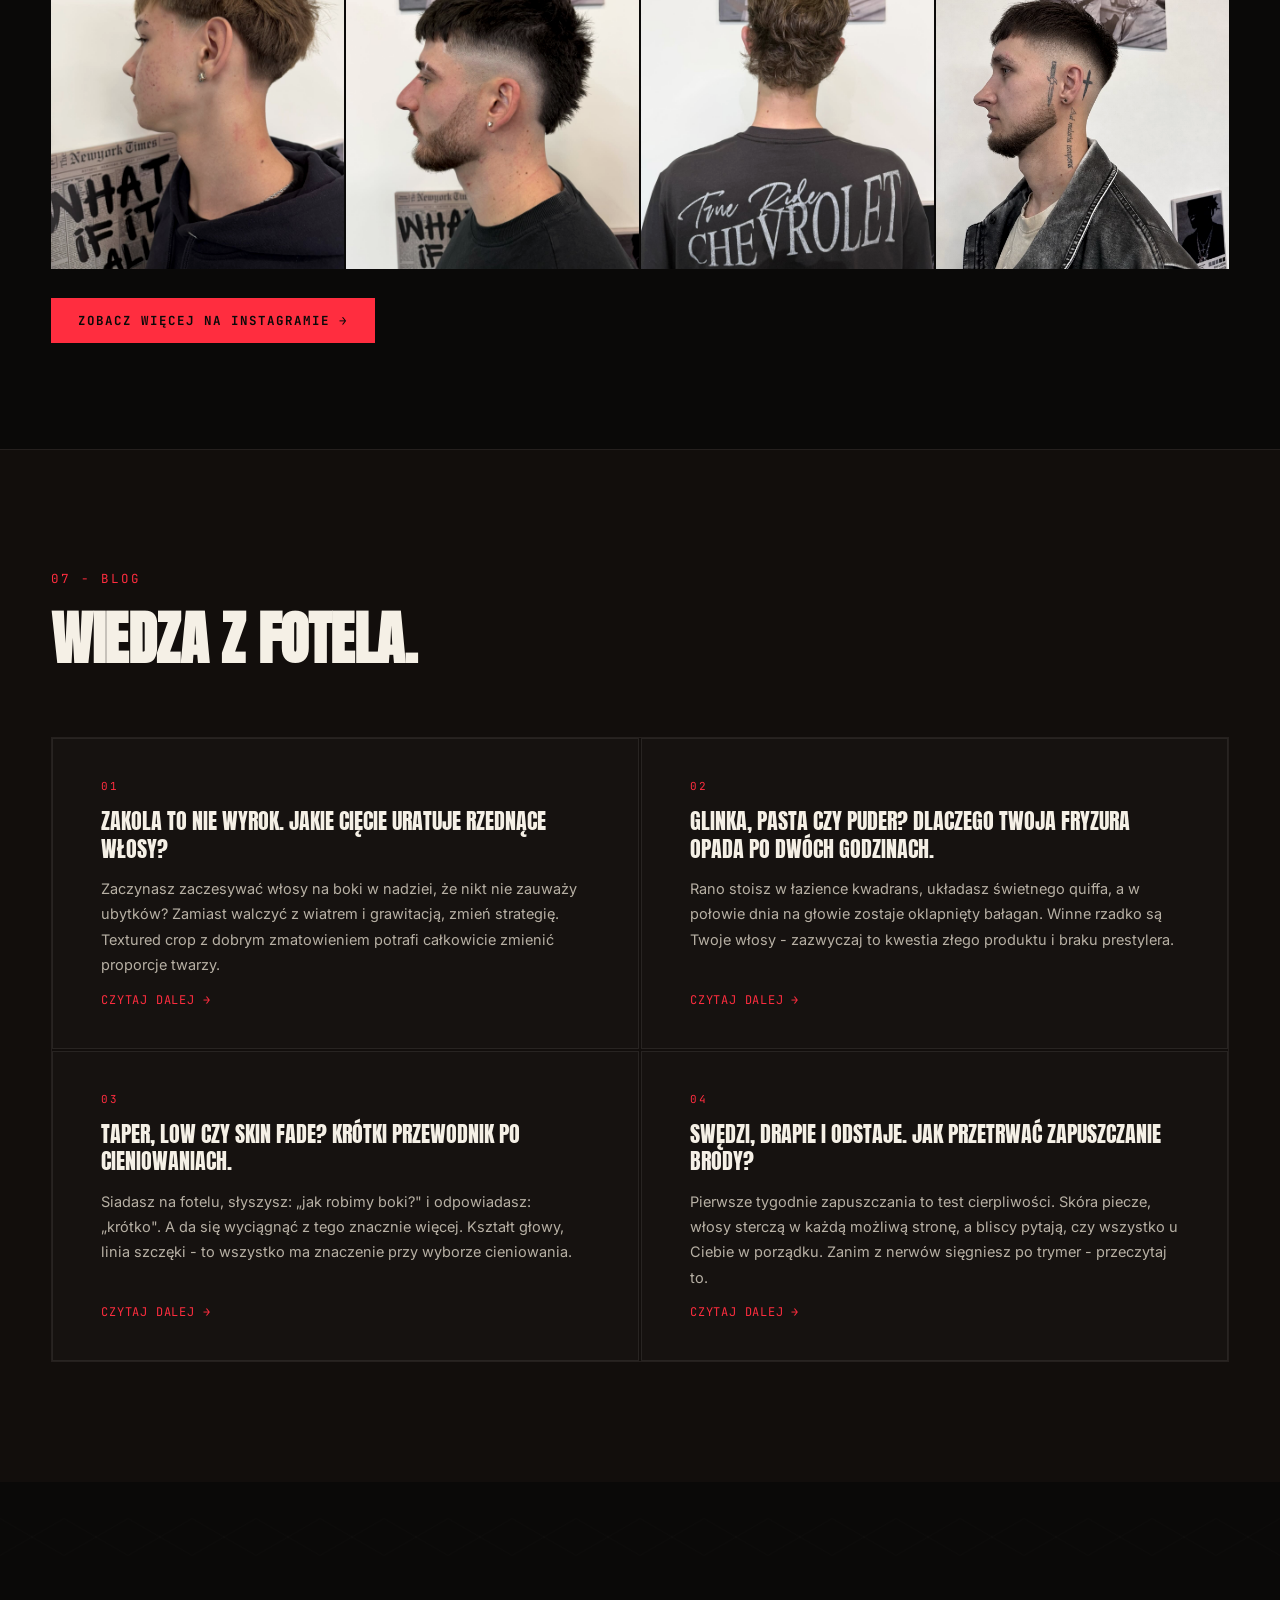
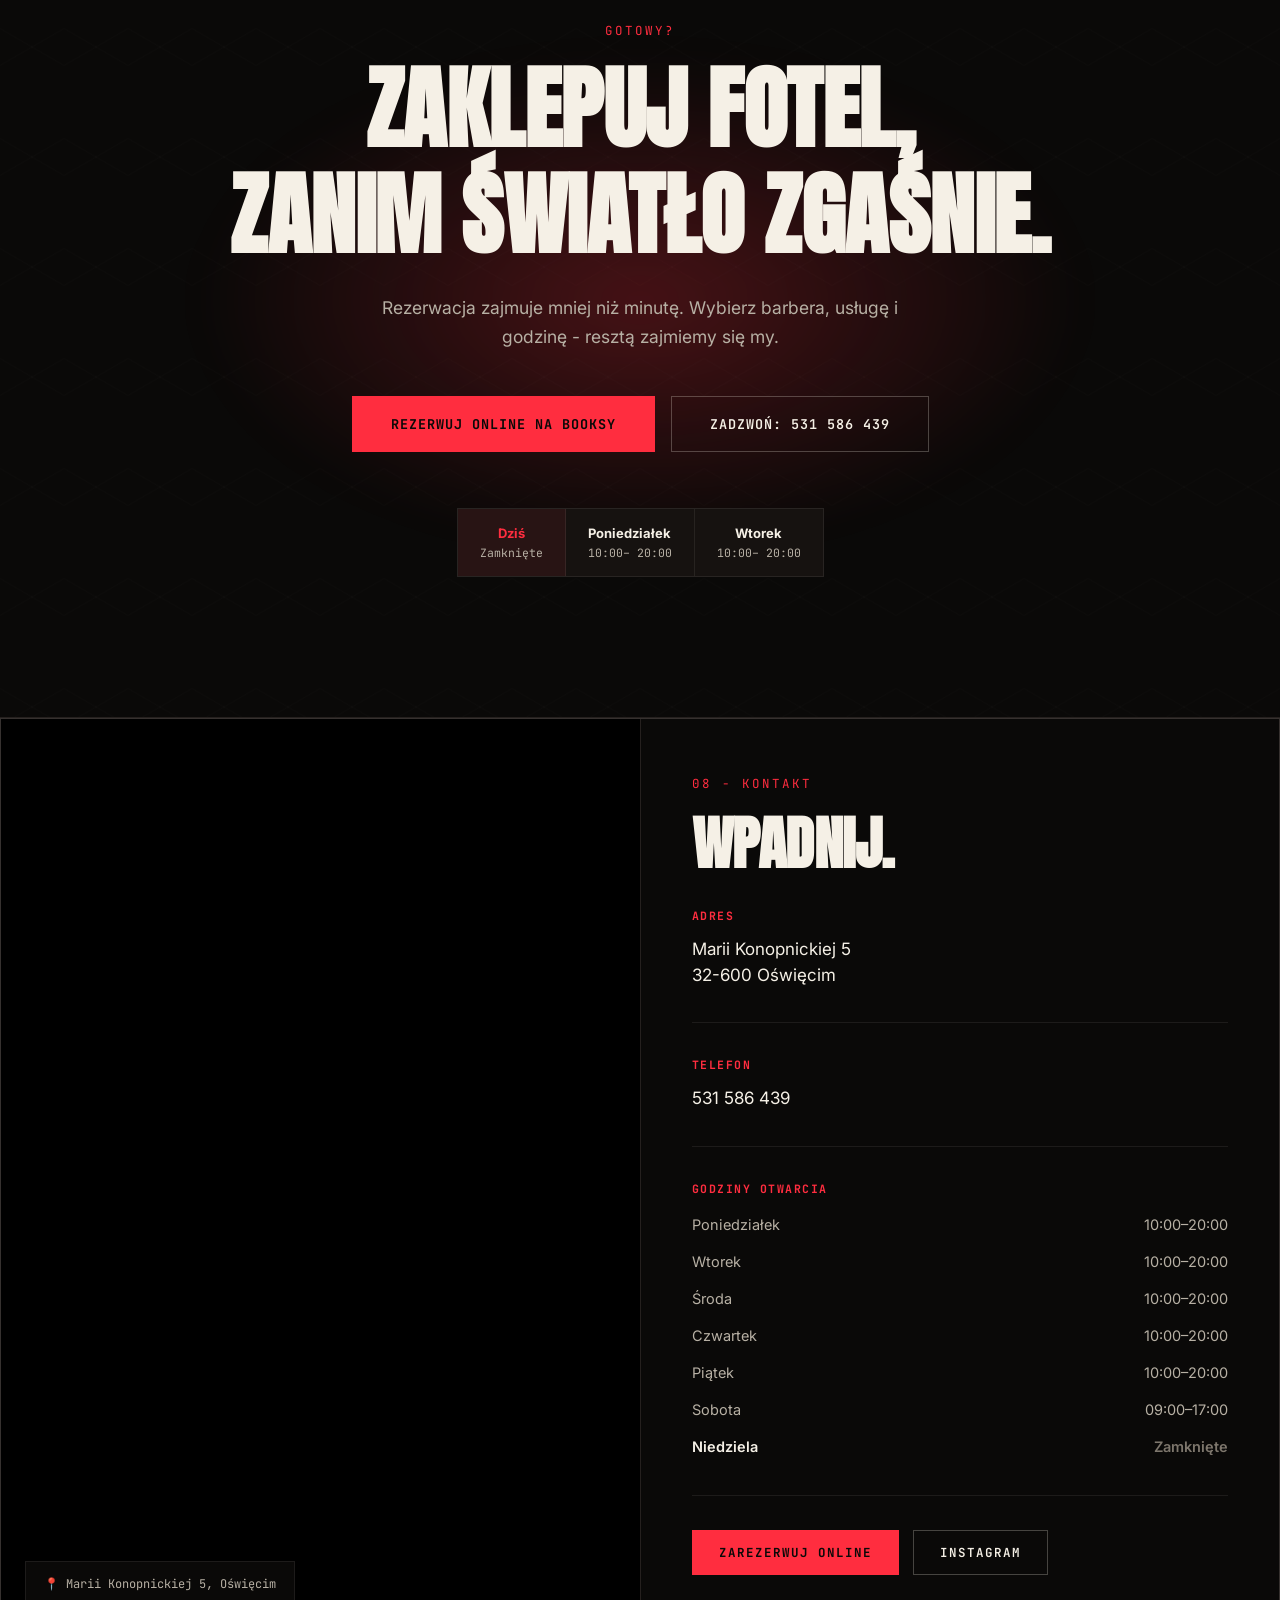
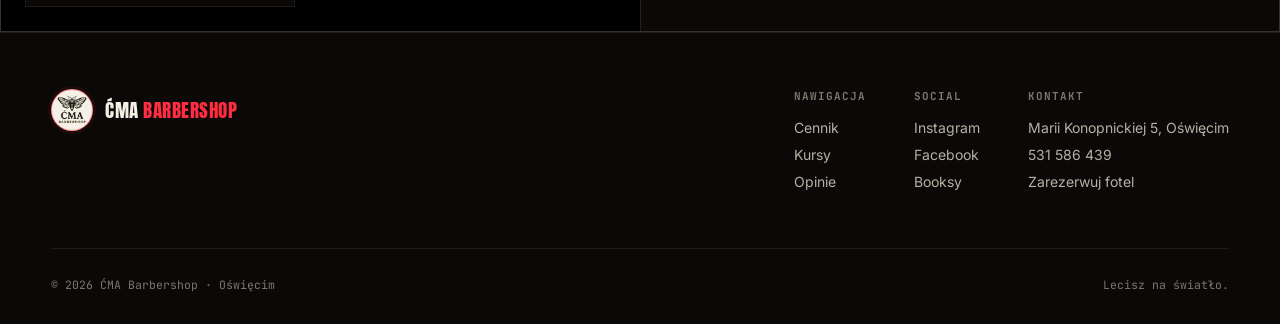
==== commit e7048a43: "Update index.html" ====
--- a/index.html
+++ b/index.html
@@ -20,22 +20,24 @@
 
 <!-- ============ HEADER ============ -->
 <header id="siteHeader">
-  <div class="brand">
+  <a href="#" class="brand">
     <div class="brand-mark">
       <img src="assets/logo-cma.jpg" alt="Logo ĆMA Barbershop">
     </div>
     <span class="brand-name">ĆMA <span>Barbershop</span></span>
-  </div>
+  </a>
   <nav class="main-nav">
     <a href="#onas">O nas</a>
     <a href="#cennik">Cennik</a>
     <a href="#kursy">Kursy</a>
     <a href="#opinie">Opinie</a>
     <a href="#galeria">Galeria</a>
-    <a href="blog.html">Blog</a>
     <a href="#kontakt">Kontakt</a>
   </nav>
-  <a href="#rezerwuj" class="btn-cta header-cta">Rezerwuj</a>
+  <div class="header-actions">
+    <a href="blog.html" class="nav-blog-link">Blog</a>
+    <a href="#rezerwuj" class="btn-cta header-cta">Rezerwuj</a>
+  </div>
 </header>
 
 <aside class="social-rail">
@@ -81,7 +83,7 @@
         <span class="stars">★★★★★</span>
         <div>
           <span class="num">5,0</span><br>
-          <span class="lbl">317 opinii · Booksy</span>
+          <span class="lbl">300+ opinii · Booksy</span>
         </div>
       </div>
     </div>
@@ -94,7 +96,7 @@
 <section class="why-section" id="dlaczego">
   <div class="section-inner">
     <div class="section-head reveal">
-      <span class="eyebrow-num">01 — Dlaczego ĆMA</span>
+      <span class="eyebrow-num">01 - Dlaczego ĆMA</span>
       <h2>Nie tylko motyw.<br>Znak rozpoznawczy.</h2>
       <p class="section-lede">Motyw ćmy nie jest przypadkowy. To surowy, neonowy klimat lokalu i proste skojarzenie: lecisz na światło, siadasz na fotel, wychodzisz ogarnięty.</p>
     </div>
@@ -108,7 +110,7 @@
     <div class="why-card">
       <span class="wc-num">02</span>
       <h3>Broda, włosy, combo</h3>
-      <p>Najczęściej wybierane usługi są pod ręką, a cennik nie udaje tajemnicy — widzisz ceny od razu.</p>
+      <p>Najczęściej wybierane usługi są pod ręką, a cennik nie udaje tajemnicy - widzisz ceny od razu.</p>
     </div>
     <div class="why-card">
       <span class="wc-num">03</span>
@@ -134,7 +136,7 @@
       <div class="about-img-corner"></div>
     </div>
     <div class="about-copy reveal">
-      <span class="eyebrow-num">02 — O nas</span>
+      <span class="eyebrow-num">02 - O nas</span>
       <h2>Wpadasz na fotel,<br>wychodzisz z klasą.</h2>
       <p>Zero sztywnego salonu. Jest konsultacja, detal i luźna atmosfera.</p>
       <p>Stworzyliśmy Ćmę dla facetów, którzy chcą konkretu: <strong>dobrze dobranej fryzury, ogarniętej brody</strong> i miejsca, w którym nie trzeba nic udawać. Parkujesz blisko, siadasz na fotel, a my robimy swoje.</p>
@@ -144,9 +146,9 @@
         <li>combo, repigmentacja i szybkie dodatki</li>
       </ul>
       <div class="stat-row">
-        <div class="stat"><b>317</b><span>opinii Booksy</span></div>
+        <div class="stat"><b>300+</b><span>opinii Booksy</span></div>
         <div class="stat"><b>5,0</b><span>średnia ocena</span></div>
-        <div class="stat"><b>4</b><span>barberów na fotelu</span></div>
+        <div class="stat"><b>5</b><span>barberów na fotelu</span></div>
       </div>
     </div>
   </div>
@@ -156,7 +158,7 @@
 <section class="pricing-section" id="cennik">
   <div class="section-inner">
     <div class="section-head reveal">
-      <span class="eyebrow-num">03 — Cennik</span>
+      <span class="eyebrow-num">03 - Cennik</span>
       <h2>Ceny bez gwiazdek.</h2>
       <p class="section-lede">Cennik jest rozwinięty, żeby nie robić ściany usług. Najważniejsze ceny widzisz od razu, a terminy i dostępność konkretnych barberów sprawdzisz w Booksy.</p>
       <div class="hero-ctas" style="margin-top:24px;">
@@ -260,12 +262,12 @@
 <section class="courses-section" id="kursy">
   <div class="section-inner">
     <div class="section-head reveal">
-      <span class="eyebrow-num">04 — Kursy barberskie</span>
+      <span class="eyebrow-num">04 - Kursy barberskie</span>
       <h2>Twoja kariera<br>zaczyna się tutaj.</h2>
     </div>
     <div class="course-card reveal">
       <div class="course-copy">
-        <p>Kurs w ĆMIE to nauka cięcia, brody, pracy z klientem i ogarniania stanowiska w realnych warunkach. Wybierz format dopasowany do Twoich umiejętności i dostępnego czasu — bez lania wody, dużo praktyki.</p>
+        <p>Kurs w ĆMIE to nauka cięcia, brody, pracy z klientem i ogarniania stanowiska w realnych warunkach. Wybierz format dopasowany do Twoich umiejętności i dostępnego czasu - bez lania wody, dużo praktyki.</p>
         <div class="course-labels">
           <span class="course-label">Weekendowy</span>
           <span class="course-label">Tygodniowy</span>
@@ -284,7 +286,7 @@
       </div>
       <div class="course-visual">
         <img src="assets/wnetrze-cma.jpg" alt="Wnętrze ĆMA Barbershop — sala szkoleniowa" class="course-photo">
-        <div class="badge">EDYCJA WIOSNA 2026 · LIMITOWANE MIEJSCA</div>
+        <div class="badge">ZAPISY OTWARTE · ZAJMIJ SWÓJ FOTEL NA SZKOLENIU</div>
       </div>
     </div>
   </div>
@@ -294,7 +296,7 @@
 <section class="testi-section" id="opinie">
   <div class="section-inner">
     <div class="section-head center reveal">
-      <span class="eyebrow-num">05 — Opinie</span>
+      <span class="eyebrow-num">05 - Opinie</span>
       <h2>Ludzie wracają.</h2>
       <p class="section-lede">Najlepszy dowód? Klienci rezerwują kolejne wizyty i piszą wprost: dobra atmosfera, dokładne cięcie, pełna profeska.</p>
     </div>
@@ -358,9 +360,9 @@
 
   <div class="section-inner">
     <div class="testi-badge-row reveal">
-      <div class="source-badge"><b>5,0 ★</b> 317 opinii na Booksy</div>
+      <div class="source-badge"><b>5,0 ★</b> 300+ opinii na Booksy</div>
       <div class="source-badge"><b>4,9 ★</b> Google</div>
-      <div class="source-badge"><b>2 100+</b> obserwujących na Instagramie</div>
+      <div class="source-badge"><b>500+</b> obserwujących na Instagramie</div>
     </div>
   </div>
 </section>
@@ -369,7 +371,7 @@
 <section class="gallery-section" id="galeria">
   <div class="section-inner">
     <div class="section-head reveal">
-      <span class="eyebrow-num">06 — Galeria</span>
+      <span class="eyebrow-num">06 - Galeria</span>
       <h2>Robota mówi<br>sama za siebie.</h2>
     </div>
     <div class="gallery-grid reveal">
@@ -396,7 +398,7 @@
 <section class="blog-section" id="blog">
   <div class="section-inner">
     <div class="section-head reveal">
-      <span class="eyebrow-num">07 — Blog</span>
+      <span class="eyebrow-num">07 - Blog</span>
       <h2>Wiedza z fotela.</h2>
     </div>
     <div class="blog-grid reveal">
@@ -409,19 +411,19 @@
       <article class="blog-card">
         <div class="blog-num">02</div>
         <h3>Glinka, pasta czy puder? Dlaczego Twoja fryzura opada po dwóch godzinach.</h3>
-        <p>Rano stoisz w łazience kwadrans, układasz świetnego quiffa, a w połowie dnia na głowie zostaje oklapnięty bałagan. Winne rzadko są Twoje włosy — zazwyczaj to kwestia złego produktu i braku prestylera.</p>
+        <p>Rano stoisz w łazience kwadrans, układasz świetnego quiffa, a w połowie dnia na głowie zostaje oklapnięty bałagan. Winne rzadko są Twoje włosy - zazwyczaj to kwestia złego produktu i braku prestylera.</p>
         <a href="blog.html#blog-art-2" class="blog-link">Czytaj dalej →</a>
       </article>
       <article class="blog-card">
         <div class="blog-num">03</div>
         <h3>Taper, low czy skin fade? Krótki przewodnik po cieniowaniach.</h3>
-        <p>Siadasz na fotelu, słyszysz: „jak robimy boki?" i odpowiadasz: „krótko". A da się wyciągnąć z tego znacznie więcej. Kształt głowy, linia szczęki — to wszystko ma znaczenie przy wyborze cieniowania.</p>
+        <p>Siadasz na fotelu, słyszysz: „jak robimy boki?" i odpowiadasz: „krótko". A da się wyciągnąć z tego znacznie więcej. Kształt głowy, linia szczęki - to wszystko ma znaczenie przy wyborze cieniowania.</p>
         <a href="blog.html#blog-art-3" class="blog-link">Czytaj dalej →</a>
       </article>
       <article class="blog-card">
         <div class="blog-num">04</div>
         <h3>Swędzi, drapie i odstaje. Jak przetrwać zapuszczanie brody?</h3>
-        <p>Pierwsze tygodnie zapuszczania to test cierpliwości. Skóra piecze, włosy sterczą w każdą możliwą stronę, a bliscy pytają, czy wszystko u Ciebie w porządku. Zanim z nerwów sięgniesz po trymer — przeczytaj to.</p>
+        <p>Pierwsze tygodnie zapuszczania to test cierpliwości. Skóra piecze, włosy sterczą w każdą możliwą stronę, a bliscy pytają, czy wszystko u Ciebie w porządku. Zanim z nerwów sięgniesz po trymer - przeczytaj to.</p>
         <a href="blog.html#blog-art-4" class="blog-link">Czytaj dalej →</a>
       </article>
     </div>
@@ -435,7 +437,7 @@
   <div class="section-inner">
     <span class="eyebrow-num">Gotowy?</span>
     <h2>Zaklepuj fotel,<br>zanim światło zgaśnie.</h2>
-    <p class="section-lede">Rezerwacja zajmuje mniej niż minutę. Wybierz barbera, usługę i godzinę — resztą zajmiemy się my.</p>
+    <p class="section-lede">Rezerwacja zajmuje mniej niż minutę. Wybierz barbera, usługę i godzinę - resztą zajmiemy się my.</p>
     <div class="final-ctas">
       <a href="https://booksy.com/pl-pl/320725_cma-barbershop_barber-shop_10151_oswiecim#ba_s=seo" class="btn-cta" target="_blank" rel="noopener">Rezerwuj online na Booksy</a>
       <a href="tel:+48531586439" class="btn-ghost">Zadzwoń: 531 586 439</a>
@@ -462,7 +464,7 @@
       <div class="map-label">📍 Marii Konopnickiej 5, Oświęcim</div>
     </div>
     <div class="contact-info">
-      <span class="eyebrow-num">08 — Kontakt</span>
+      <span class="eyebrow-num">08 - Kontakt</span>
       <h2 style="margin-bottom:30px;">Wpadnij.</h2>
       <div class="info-block">
         <h4>Adres</h4>
--- a/style.css
+++ b/style.css
@@ -1,6 +1,6 @@
   @import url('https://fonts.googleapis.com/css2?family=Anton&family=Bebas+Neue&family=Inter:wght@400;500;600;700;800;900&family=JetBrains+Mono:wght@400;500;600;700&display=swap');
 
-  :root{
+   :root{
     --bg: #0a0908;
     --bg-2: #120e0c;
     --card: #161210;
@@ -681,6 +681,25 @@
   }
   .sticky-cta .btn-cta{ width:100%; text-align:center; }
 
+  /* ================= GALLERY ================= */
+  .gallery-section{
+    background:var(--bg); border-top:1px solid var(--card-line);
+  }
+  .gallery-grid{
+    display:grid; grid-template-columns:repeat(4,1fr); gap:2px;
+    margin-top:48px;
+  }
+  .gallery-item{ overflow:hidden; aspect-ratio:3/4; background:var(--card); }
+  .gallery-item img{
+    width:100%; height:100%; object-fit:cover;
+    filter:grayscale(0.2) contrast(1.05);
+    transition:transform .5s ease, filter .4s ease;
+    display:block;
+  }
+  .gallery-item:hover img{ transform:scale(1.06); filter:grayscale(0) contrast(1.1); }
+  .gallery-cta{ margin-top:40px; }
+  @media(max-width:760px){ .gallery-grid{ grid-template-columns:repeat(2,1fr); } }
+
   /* ================= BLOG PAGE (blog.html) ================= */
   .blog-page-hero{
     background:var(--bg-2); border-bottom:1px solid var(--card-line);
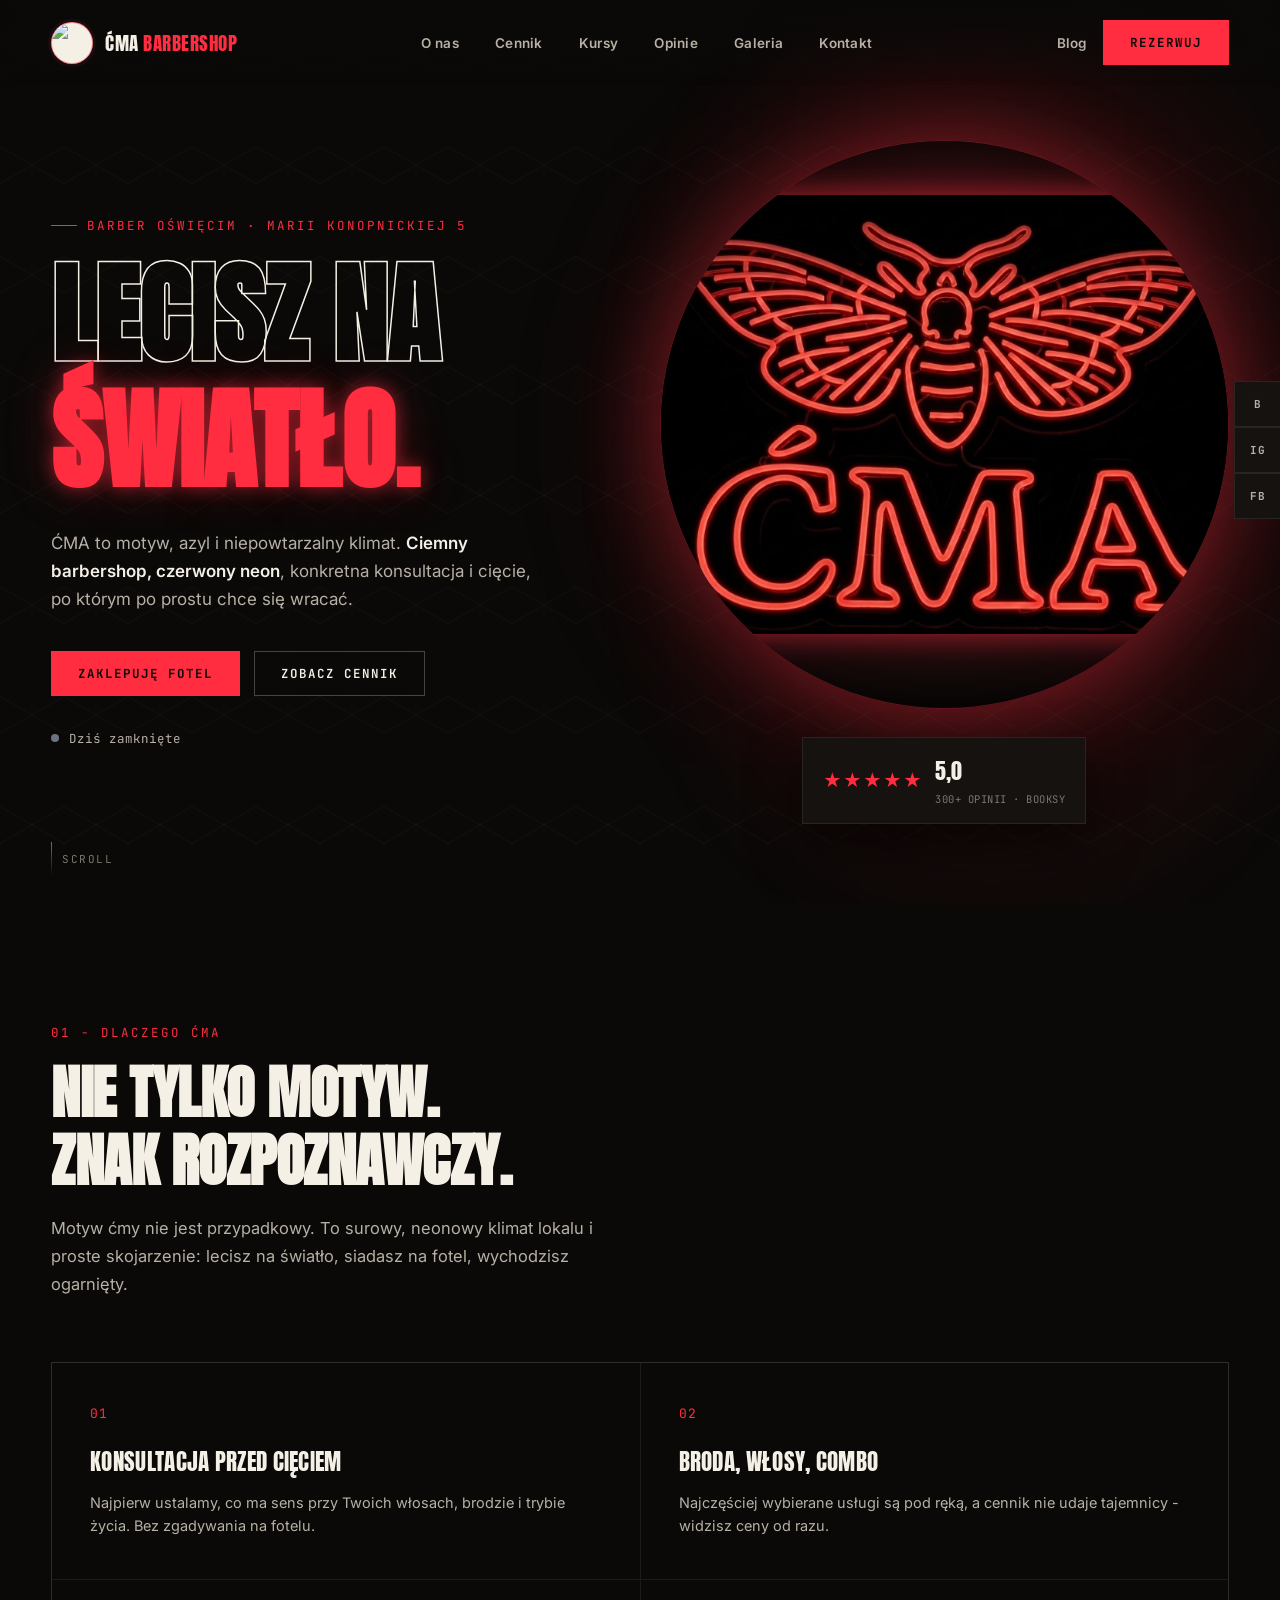
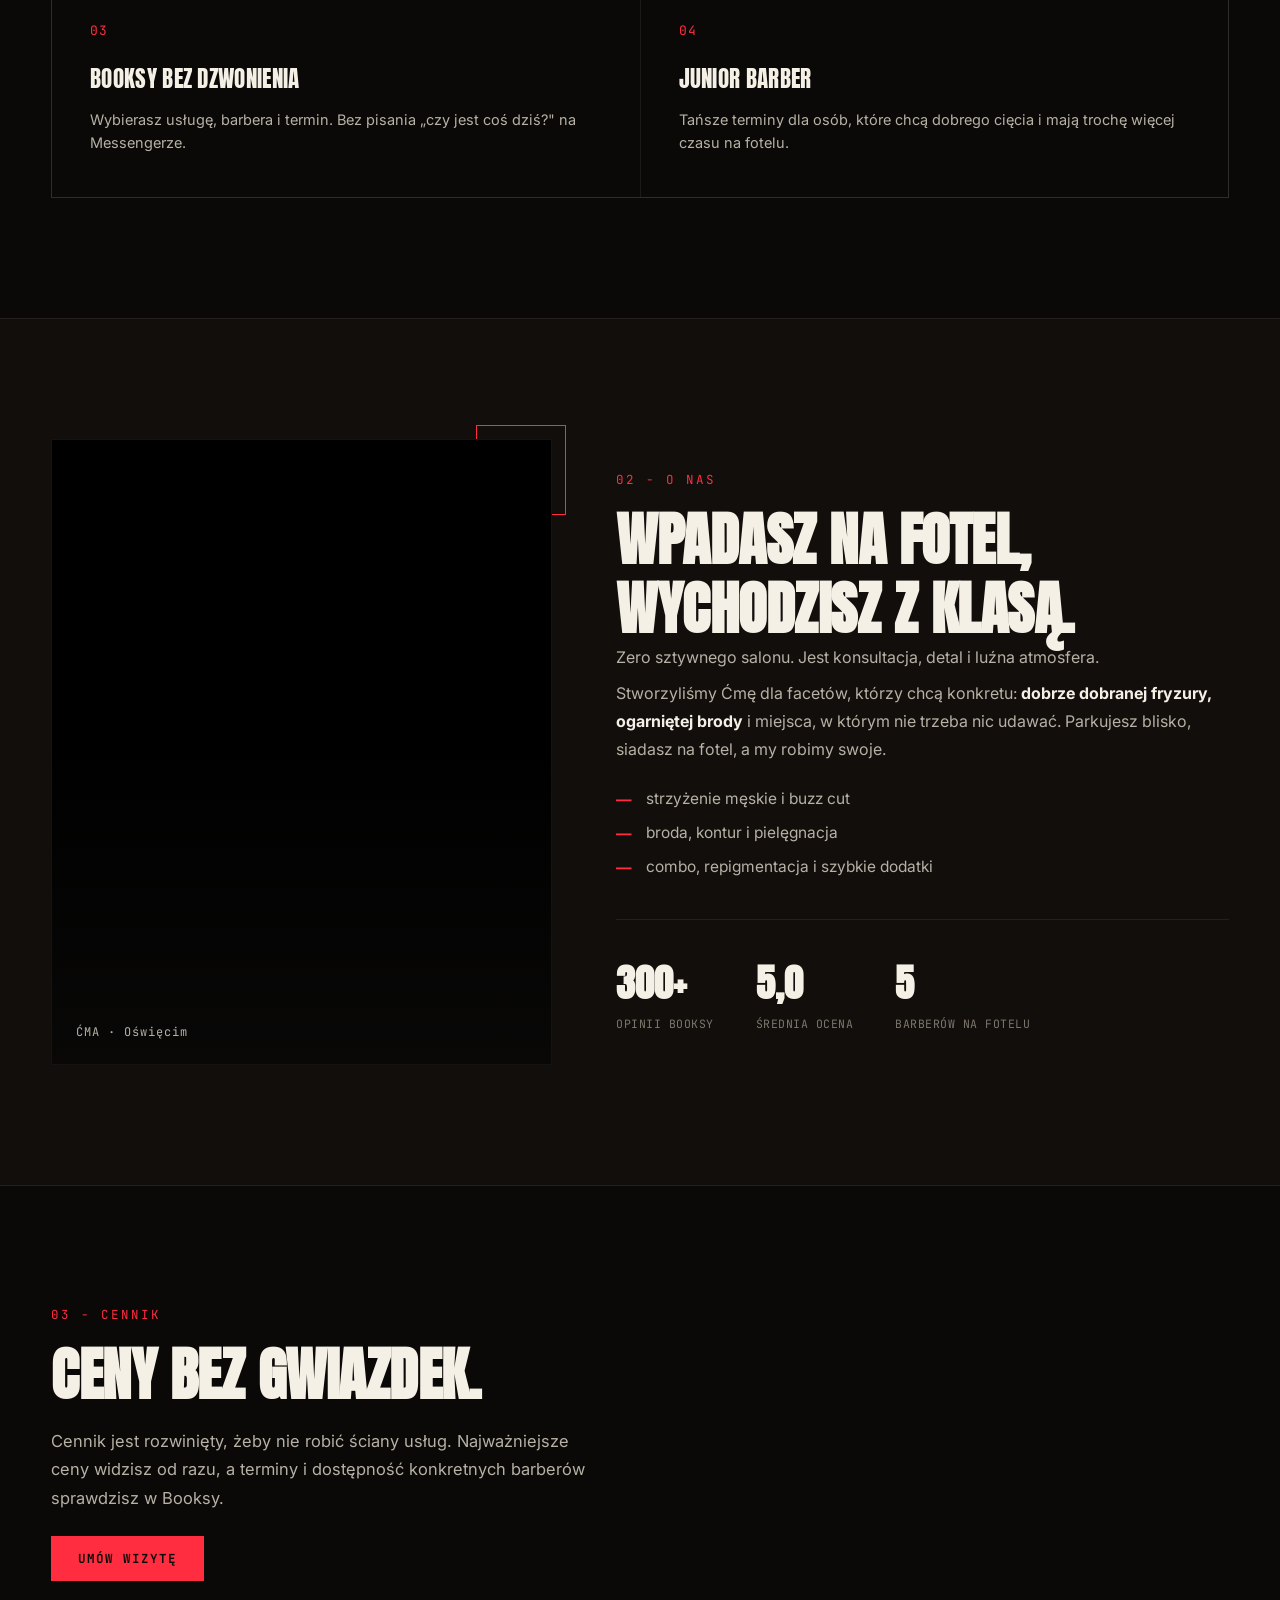
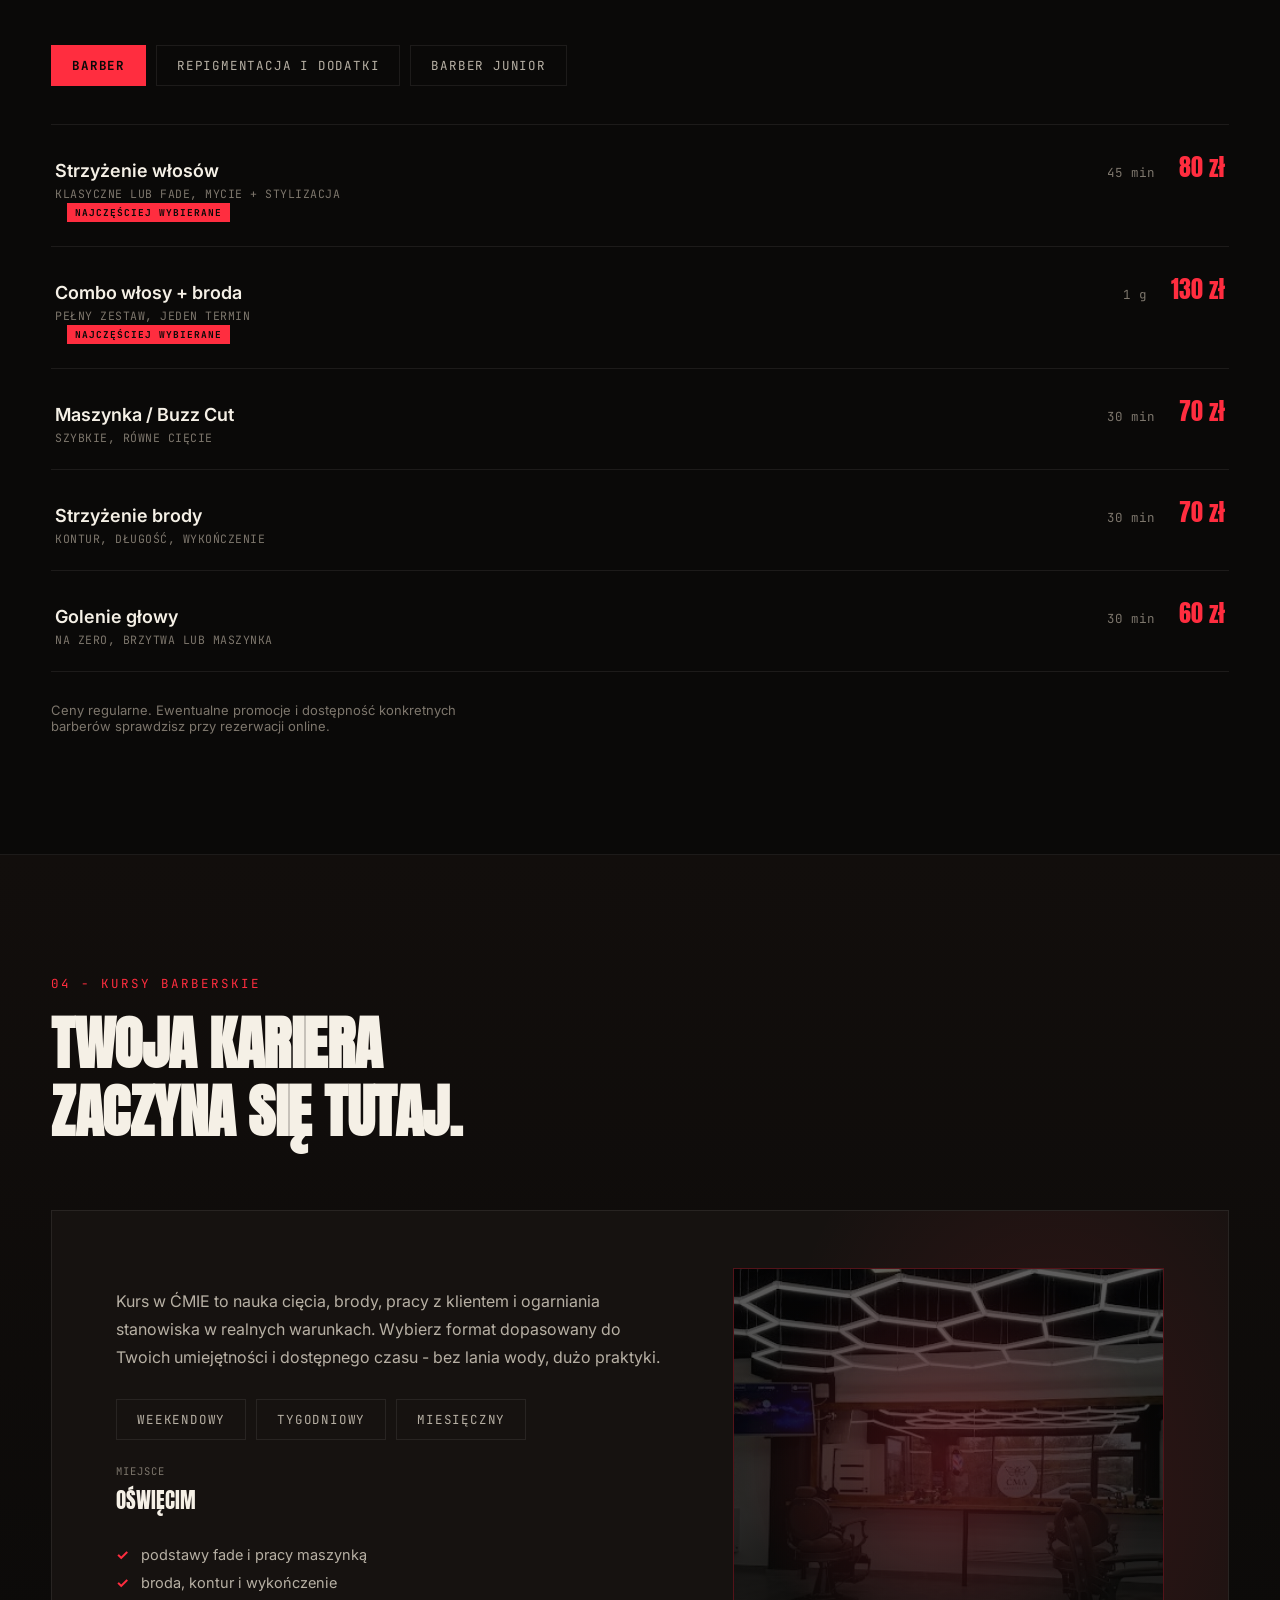
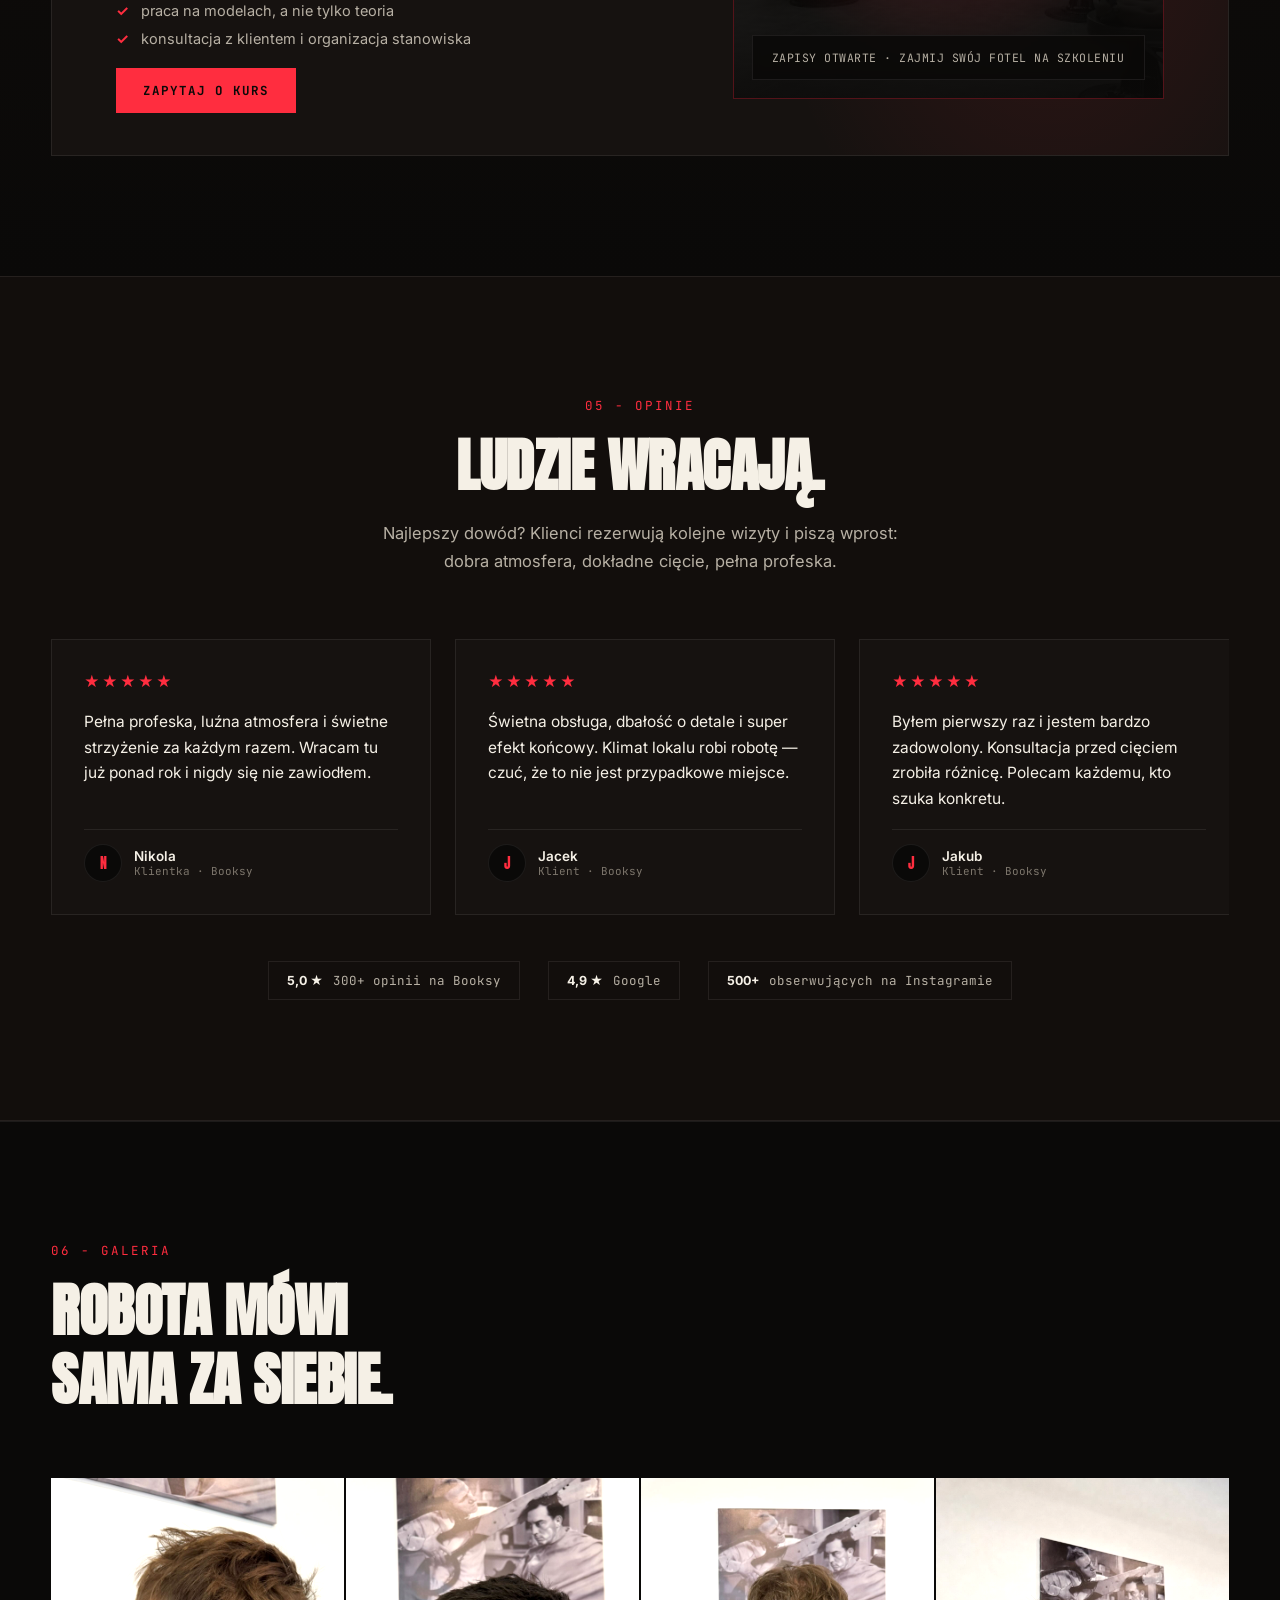
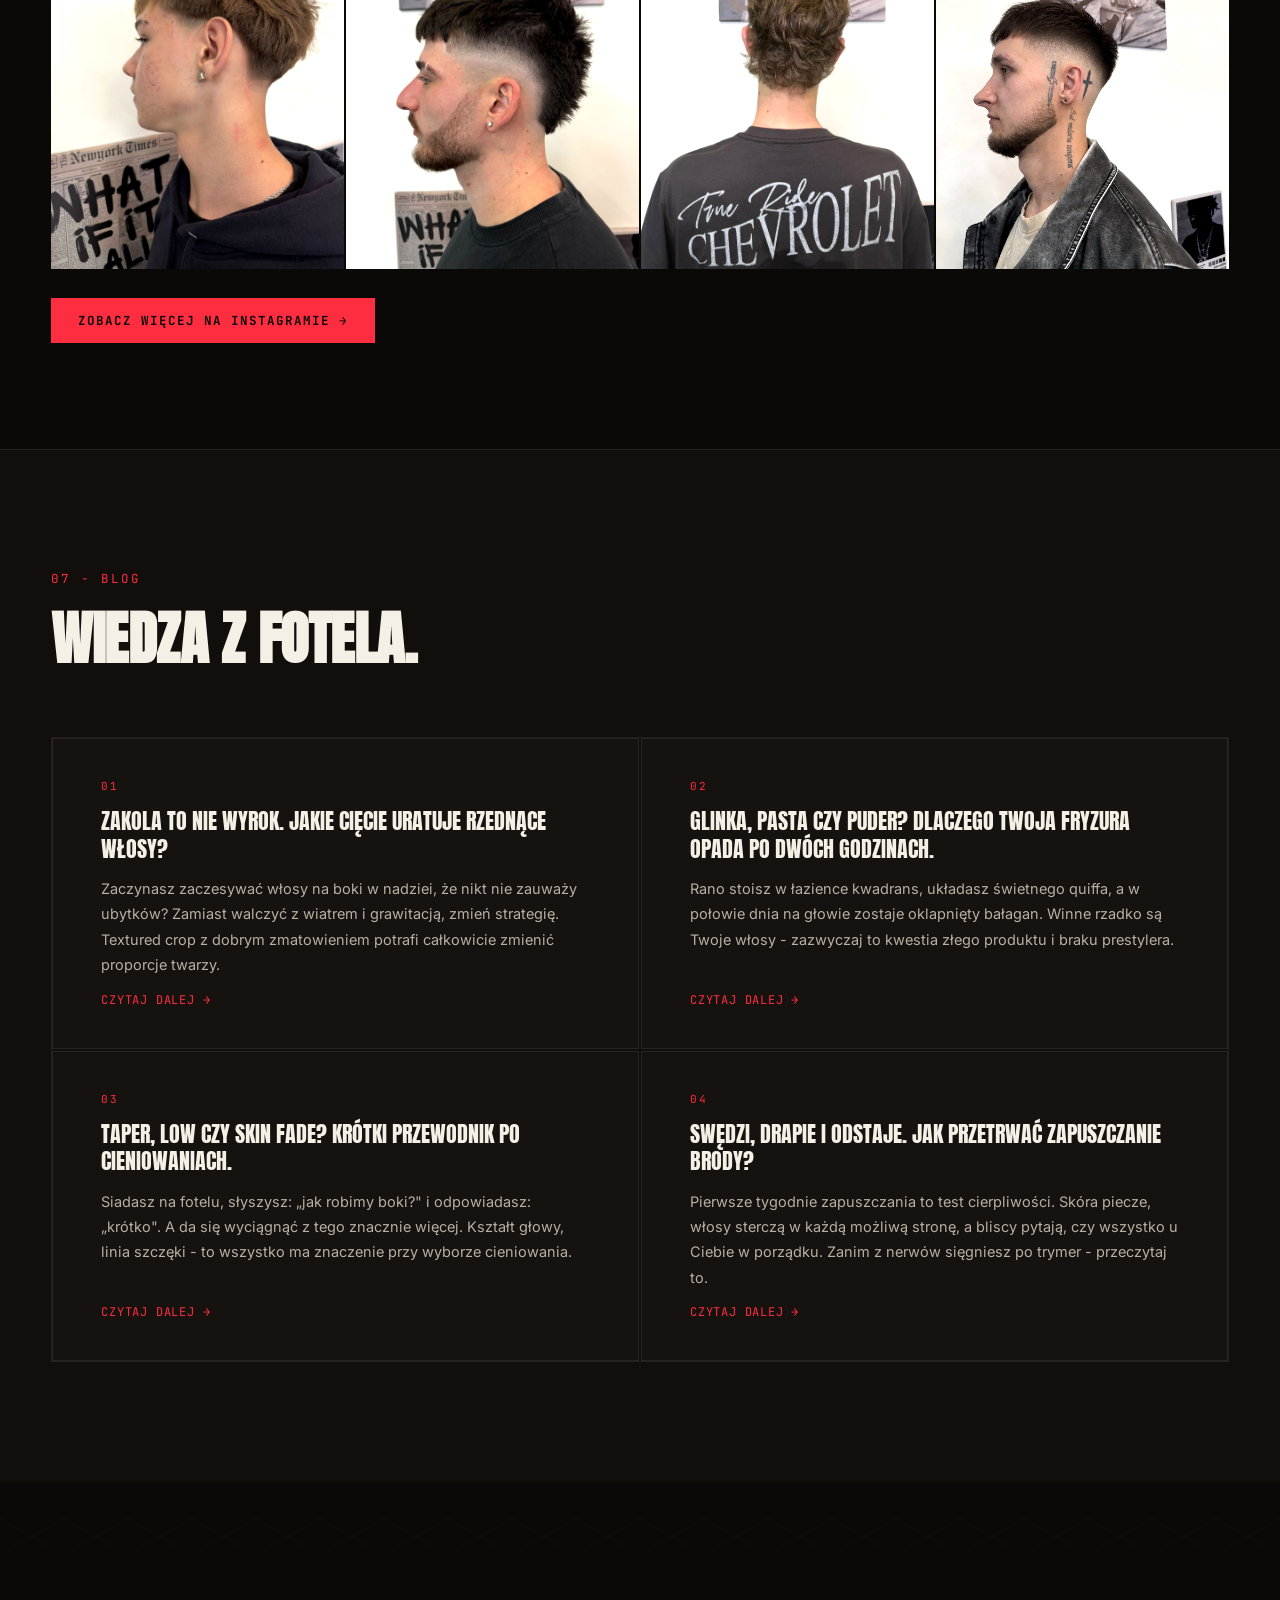
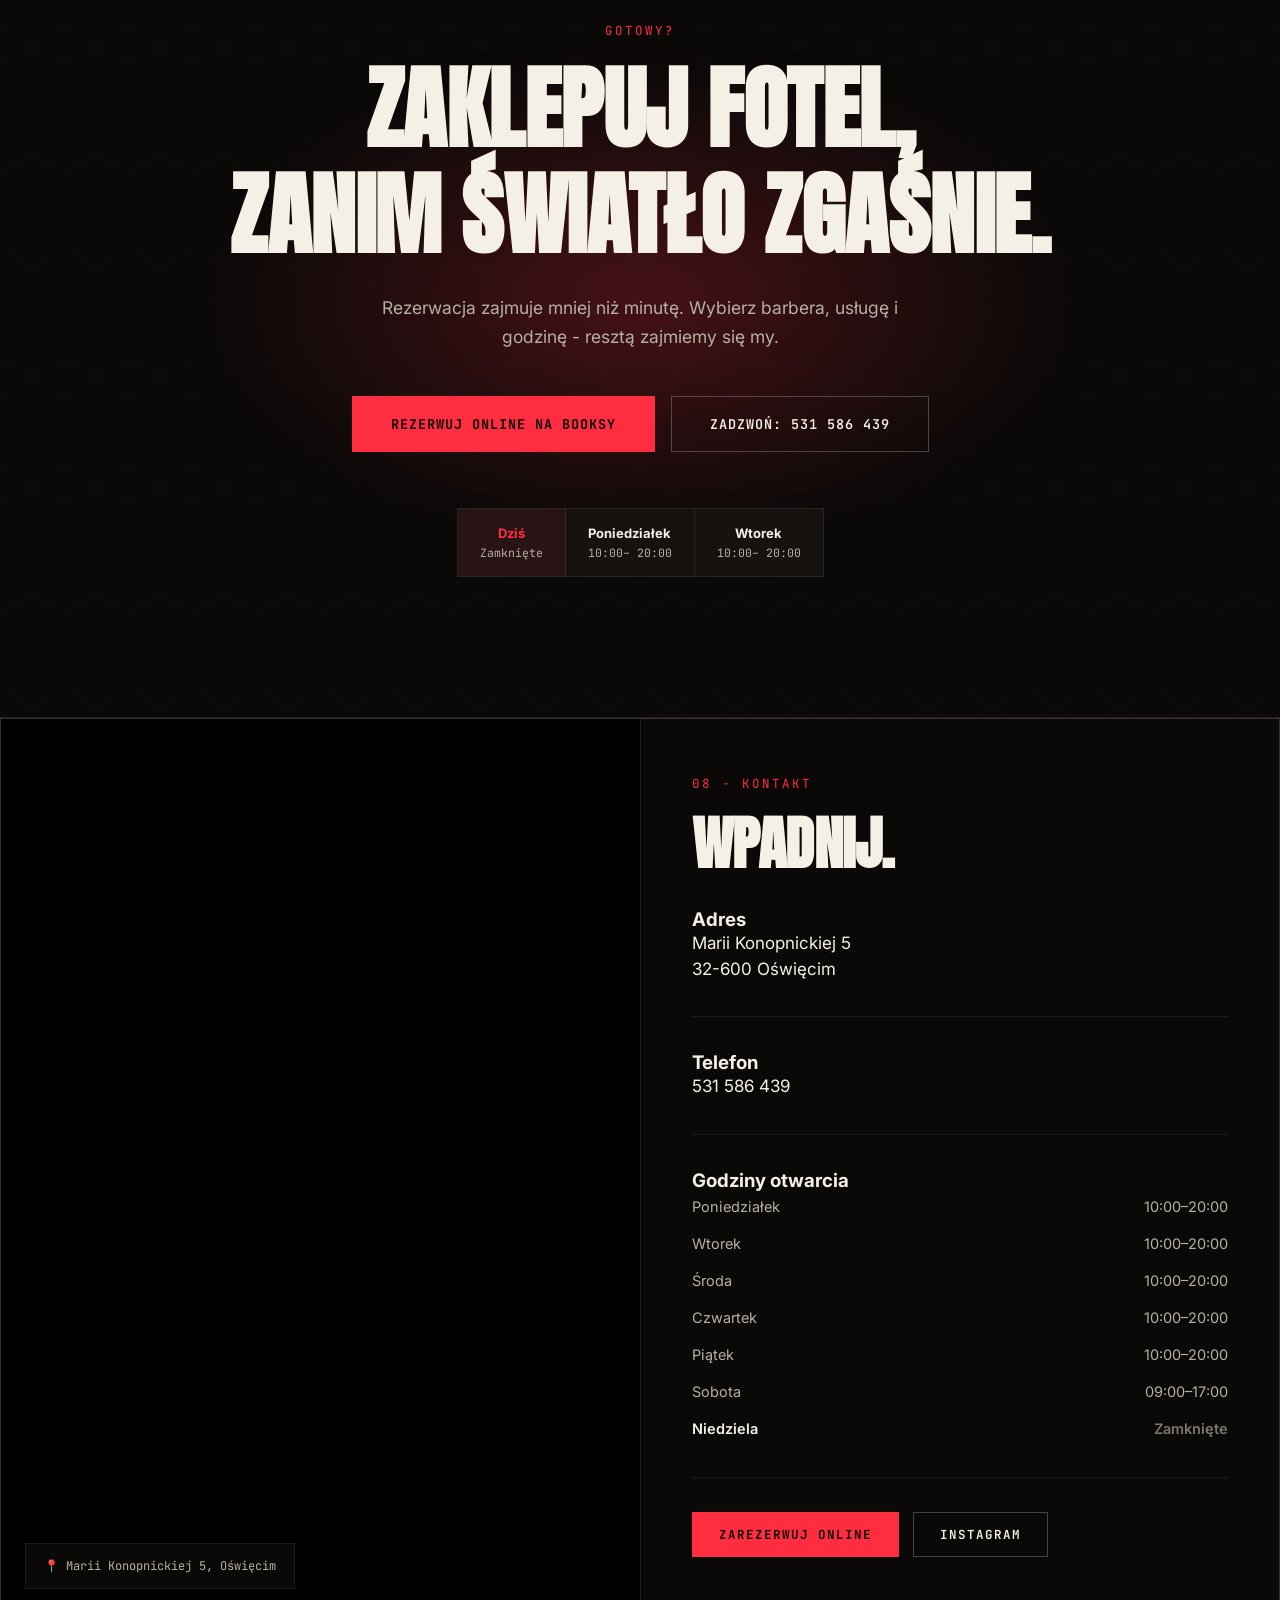
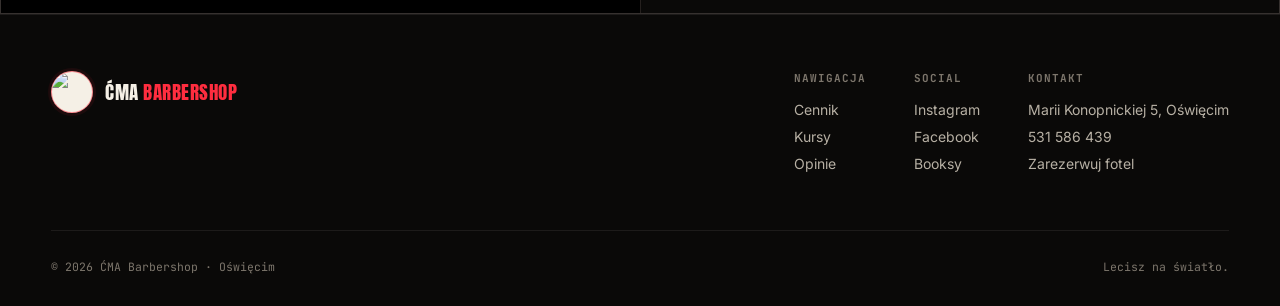
==== commit 526ccf1c: "Update index.html" ====
--- a/index.html
+++ b/index.html
@@ -11,18 +11,21 @@
 <meta property="og:type" content="website">
 <meta property="og:locale" content="pl_PL">
 <meta name="twitter:card" content="summary_large_image">
-<link rel="icon" type="image/jpeg" href="assets/logo-cma.jpg">
+<link rel="icon" type="image/png" href="assets/logo-cma.png">
+<link rel="preconnect" href="https://fonts.googleapis.com">
+<link rel="preconnect" href="https://fonts.gstatic.com" crossorigin>
+<link rel="stylesheet" href="https://fonts.googleapis.com/css2?family=Anton&family=Bebas+Neue&family=Inter:wght@400;500;600;700;800;900&family=JetBrains+Mono:wght@400;500;600;700&display=swap" media="print" onload="this.media='all'">
+<noscript><link rel="stylesheet" href="https://fonts.googleapis.com/css2?family=Anton&family=Bebas+Neue&family=Inter:wght@400;500;600;700;800;900&family=JetBrains+Mono:wght@400;500;600;700&display=swap"></noscript>
+<link rel="preload" href="assets/neon-cma.jpg" as="image" fetchpriority="high">
 <link rel="stylesheet" href="style.css">
 </head>
 <body>
-
-<div id="mainContent">
 
 <!-- ============ HEADER ============ -->
 <header id="siteHeader">
   <a href="#" class="brand">
     <div class="brand-mark">
-      <img src="assets/logo-cma.jpg" alt="Logo ĆMA Barbershop">
+      <img src="assets/logo-cma.png" alt="Logo ĆMA Barbershop">
     </div>
     <span class="brand-name">ĆMA <span>Barbershop</span></span>
   </a>
@@ -47,6 +50,7 @@
 </aside>
 
 <!-- ============ HERO ============ -->
+<main id="mainContent">
 <section class="hero">
   <div class="hex-field"></div>
   <div class="hero-bg-glow"></div>
@@ -71,8 +75,9 @@
 
     <div class="hero-visual">
       <div class="spotlight-ring">
-        <video class="neon-video" autoplay muted loop playsinline webkit-playsinline="true" preload="auto" poster="assets/neon-cma.jpg">
+        <video class="neon-video" autoplay muted loop playsinline webkit-playsinline="true" preload="auto" poster="assets/neon-cma.jpg" aria-label="Neon ĆMA Barbershop">
           <source src="assets/cma-neon-loop.mp4" type="video/mp4">
+          <track kind="captions" src="" label="Brak napisów" default>
         </video>
         <div class="particle" style="left:30%; top:70%; width:3px; height:3px; --drift:14px; animation-delay:0s;"></div>
         <div class="particle" style="left:55%; top:75%; width:2px; height:2px; --drift:-18px; animation-delay:2.3s;"></div>
@@ -130,7 +135,9 @@
   <div class="section-inner about-grid">
     <div class="about-img-wrap reveal">
       <div class="about-img-frame">
-        <video src="assets/fotel-gif.mp4" autoplay loop muted playsinline alt="Fotel barberski w ĆMA Barbershop"></video>
+        <video src="assets/fotel-gif.mp4" autoplay loop muted playsinline aria-label="Fotel barberski w ĆMA Barbershop">
+          <track kind="captions" src="" label="Brak napisów" default>
+        </video>
         <span class="about-img-tag">ĆMA · Oświęcim</span>
       </div>
       <div class="about-img-corner"></div>
@@ -285,7 +292,7 @@
         <a href="#kontakt" class="btn-cta">Zapytaj o kurs</a>
       </div>
       <div class="course-visual">
-        <img src="assets/wnetrze-cma.jpg" alt="Wnętrze ĆMA Barbershop — sala szkoleniowa" class="course-photo">
+        <img src="assets/wnetrze-cma.jpg" alt="Wnętrze ĆMA Barbershop — sala szkoleniowa" class="course-photo" loading="lazy">
         <div class="badge">ZAPISY OTWARTE · ZAJMIJ SWÓJ FOTEL NA SZKOLENIU</div>
       </div>
     </div>
@@ -467,15 +474,15 @@
       <span class="eyebrow-num">08 - Kontakt</span>
       <h2 style="margin-bottom:30px;">Wpadnij.</h2>
       <div class="info-block">
-        <h4>Adres</h4>
+        <h3>Adres</h3>
         <p>Marii Konopnickiej 5<br>32-600 Oświęcim</p>
       </div>
       <div class="info-block">
-        <h4>Telefon</h4>
+        <h3>Telefon</h3>
         <p><a href="tel:+48531586439" style="transition:color .2s ease;" onmouseover="this.style.color='var(--red)'" onmouseout="this.style.color=''">531 586 439</a></p>
       </div>
       <div class="info-block">
-        <h4>Godziny otwarcia</h4>
+        <h3>Godziny otwarcia</h3>
         <div class="hours-table">
           <div class="hrow" data-day="1"><span>Poniedziałek</span><span>10:00–20:00</span></div>
           <div class="hrow" data-day="2"><span>Wtorek</span><span>10:00–20:00</span></div>
@@ -494,12 +501,14 @@
   </div>
 </section>
 
+</main>
+
 <!-- ============ FOOTER ============ -->
 <footer>
   <div class="footer-top">
     <div class="brand">
       <div class="brand-mark">
-        <img src="assets/logo-cma.jpg" alt="Logo ĆMA Barbershop">
+        <img src="assets/logo-cma.png" alt="Logo ĆMA Barbershop">
       </div>
       <span class="brand-name">ĆMA <span>Barbershop</span></span>
     </div>
@@ -534,7 +543,6 @@
   <a href="#rezerwuj" class="btn-cta">Zaklepuję fotel</a>
 </div>
 
-</div><!-- /#mainContent -->
 <script src="script.js"></script>
 
 </body>
--- a/style.css
+++ b/style.css
@@ -1,6 +1,6 @@
   @import url('https://fonts.googleapis.com/css2?family=Anton&family=Bebas+Neue&family=Inter:wght@400;500;600;700;800;900&family=JetBrains+Mono:wght@400;500;600;700&display=swap');
 
-   :root{
+  :root{
     --bg: #0a0908;
     --bg-2: #120e0c;
     --card: #161210;
@@ -74,7 +74,7 @@
     background:rgba(10,9,8,0.88);
     border-bottom:1px solid var(--card-line);
   }
-  .brand{ display:flex; align-items:center; gap:12px; }
+  .brand{ display:flex; align-items:center; gap:12px; text-decoration:none; }
   .brand-mark{
     width:42px; height:42px; border-radius:50%;
     border:1px solid rgba(255,45,63,0.5);
@@ -428,6 +428,7 @@
   .price-panel{ display:none; }
   .price-panel.active{ display:block; animation: fadein .4s ease; }
   @keyframes fadein{ from{ opacity:0; transform:translateY(8px); } to{ opacity:1; transform:translateY(0);} }
+  @keyframes floatUp{ from{ transform:translateY(100%); opacity:0; } to{ transform:translateY(0); opacity:1; } }
 
   .price-list{ border-top:1px solid var(--card-line); margin-top:38px; }
   .price-row{
@@ -451,10 +452,19 @@
 
   /* ================= COURSES ================= */
   /* ================= COURSE LABELS ================= */
-  .course-labels{ display:flex; gap:10px; margin-bottom:24px; flex-wrap:wrap; }
+  .course-labels{ display:flex; gap:10px; margin-bottom:24px; flex-wrap:nowrap; }
   .course-label{
     font-family:var(--mono); font-size:12.5px; letter-spacing:0.8px; text-transform:uppercase;
     padding:11px 20px; border:1px solid var(--card-line); color:var(--cream-dim);
+    white-space:nowrap;
+  }
+  @media(max-width:500px){
+    .course-labels{ flex-wrap:nowrap; gap:6px; }
+    .course-label{ font-size:10px; letter-spacing:0.4px; padding:9px 10px; }
+  }
+  @media(max-width:360px){
+    .course-labels{ flex-direction:column; flex-wrap:nowrap; }
+    .course-label{ white-space:normal; }
   }
 
   .courses-section{
@@ -676,10 +686,17 @@
   /* ================= sticky mobile cta ================= */
   .sticky-cta{
     position:fixed; bottom:0; left:0; right:0; z-index:180;
-    display:none; padding:14px 16px; background:rgba(10,9,8,0.95);
-    border-top:1px solid var(--card-line); backdrop-filter:blur(8px);
-  }
-  .sticky-cta .btn-cta{ width:100%; text-align:center; }
+    display:none;
+    background:linear-gradient(180deg, rgba(10,9,8,0) 0%, rgba(10,9,8,0.85) 30%, rgba(10,9,8,0.98) 100%);
+    padding:28px clamp(16px,4vw,32px) calc(16px + env(safe-area-inset-bottom));
+    pointer-events:none;
+  }
+  .sticky-cta .btn-cta{
+    width:100%; text-align:center;
+    pointer-events:auto;
+    box-shadow:0 12px 32px rgba(255,45,63,0.35);
+    font-size:14.5px; padding:16px 26px;
+  }
 
   /* ================= GALLERY ================= */
   .gallery-section{
@@ -692,7 +709,7 @@
   .gallery-item{ overflow:hidden; aspect-ratio:3/4; background:var(--card); }
   .gallery-item img{
     width:100%; height:100%; object-fit:cover;
-    filter:grayscale(0.2) contrast(1.05);
+    filter:grayscale(0.1) contrast(1.05) brightness(1.15);
     transition:transform .5s ease, filter .4s ease;
     display:block;
   }
@@ -713,10 +730,21 @@
     background:var(--bg); padding:clamp(60px,8vw,120px) clamp(20px,4vw,56px);
   }
   .blog-page-article{
-    max-width:760px; padding-bottom:80px; margin-bottom:80px;
+    max-width:1060px; padding-bottom:80px; margin-bottom:80px;
     border-bottom:1px solid var(--card-line);
   }
   .blog-page-article:last-child{ border-bottom:none; margin-bottom:0; }
+  .blog-art-inner{
+    display:flex; gap:56px; align-items:flex-start;
+  }
+  .blog-art-text{ flex:1; min-width:0; }
+  .blog-art-img{
+    width:260px; flex-shrink:0;
+  }
+  .blog-art-img img{
+    width:100%; aspect-ratio:3/4; object-fit:cover;
+    display:block; filter:grayscale(0.08) contrast(1.04) brightness(1.1);
+  }
   .blog-page-num{
     font-family:var(--mono); font-size:11px; letter-spacing:1.5px;
     color:var(--red); text-transform:uppercase; margin-bottom:16px;
@@ -727,8 +755,8 @@
     color:var(--cream); margin:0 0 28px;
   }
   .blog-page-article h3{
-    font-family:var(--mono); font-size:11.5px; letter-spacing:1.2px;
-    text-transform:uppercase; color:var(--grey); margin:36px 0 12px;
+    font-family:var(--mono); font-size:13.5px; letter-spacing:1px;
+    text-transform:uppercase; color:var(--cream-dim); margin:40px 0 14px;
   }
   .blog-page-article p{
     font-size:15.5px; line-height:1.9; color:var(--cream-dim); margin:0 0 18px;
@@ -736,6 +764,11 @@
   .blog-page-cta{ display:inline-flex; margin-top:24px; }
   nav.main-nav a.active{ color:var(--cream); }
   nav.main-nav a.active::after{ width:100%; }
+  @media(max-width:760px){
+    .blog-art-inner{ flex-direction:column; gap:28px; }
+    .blog-art-img{ width:100%; }
+    .blog-art-img img{ aspect-ratio:16/9; }
+  }
 
   /* ================= RESPONSIVE ================= */
   @media (max-width: 1080px){
@@ -757,7 +790,7 @@
     .price-row{ grid-template-columns:1fr; gap:6px; }
     .price-row .pval{ font-size:21px; }
     section{ padding:80px 20px; }
-    .sticky-cta{ display:block; }
-    body{ padding-bottom:74px; }
+    .sticky-cta{ display:block; animation:floatUp .6s cubic-bezier(0.16,1,0.3,1) forwards; }
+    body{ padding-bottom:90px; }
     .footer-top{ flex-direction:column; }
   }
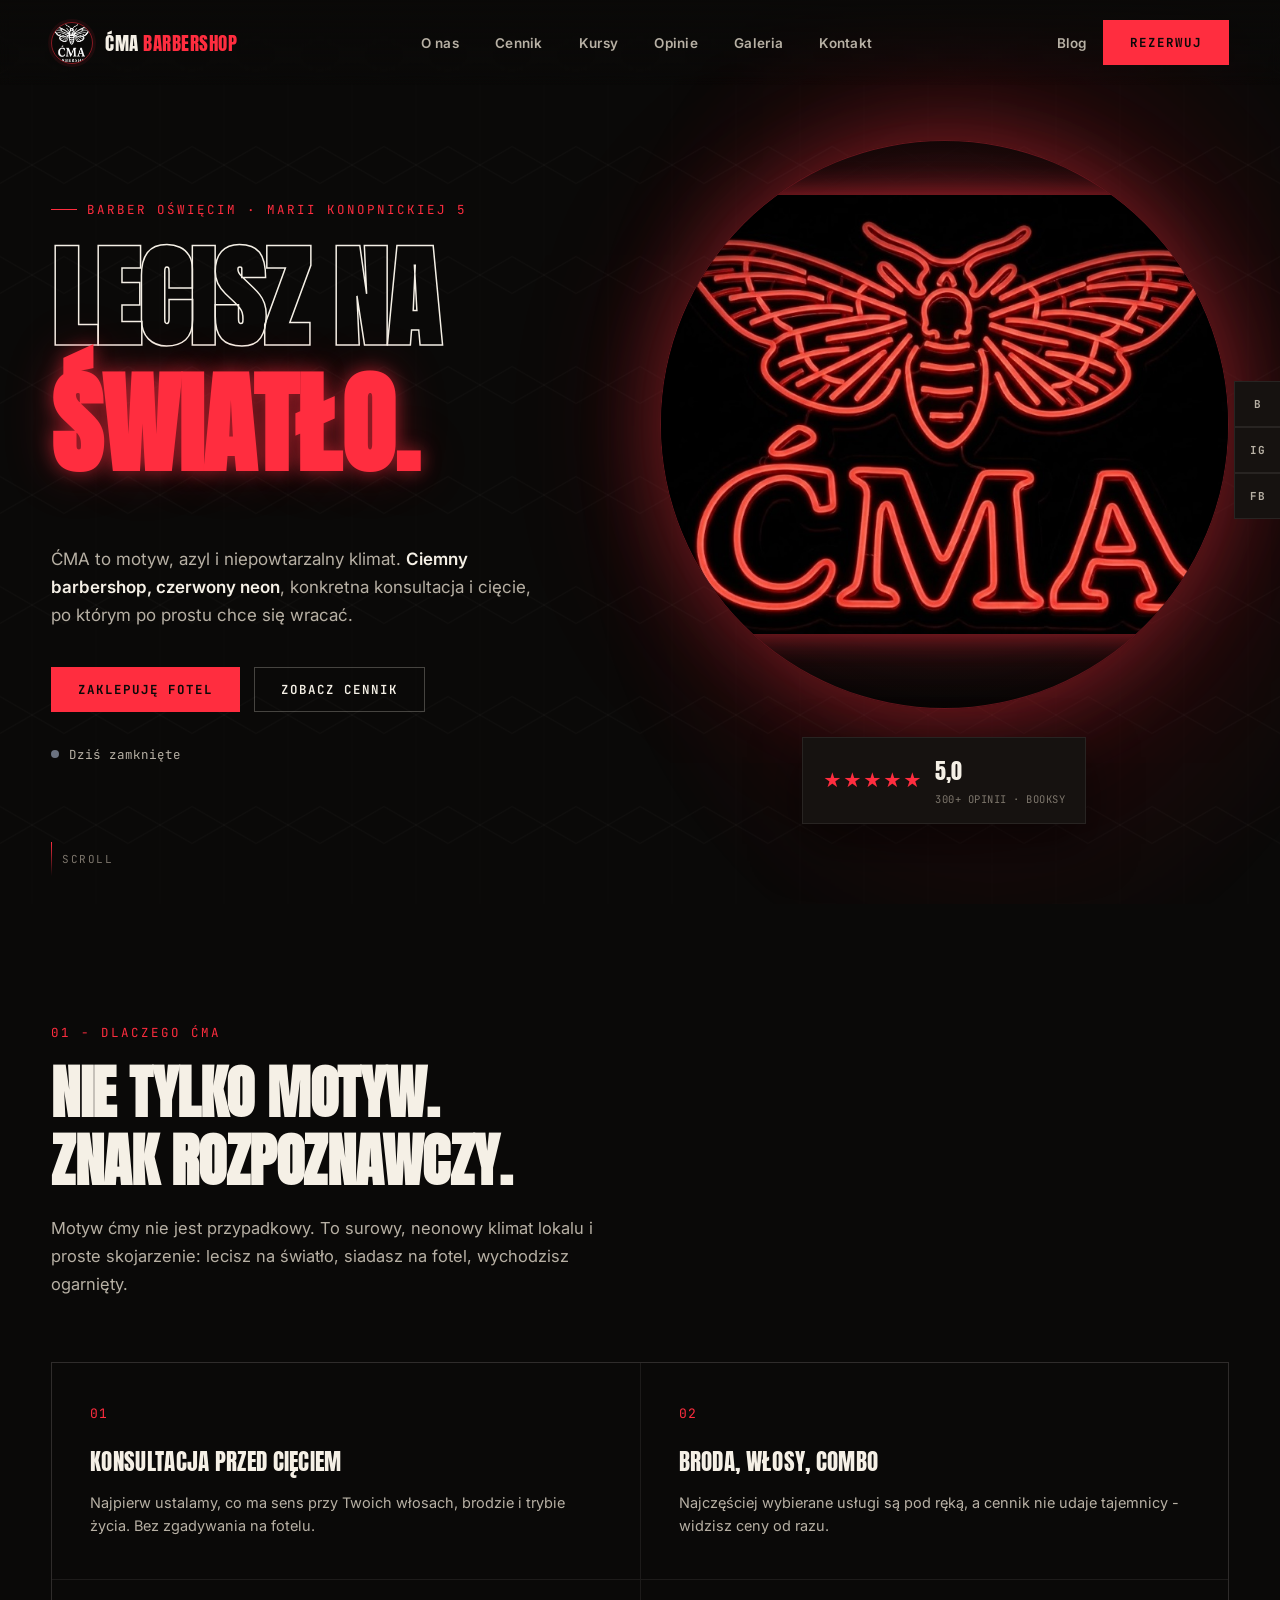
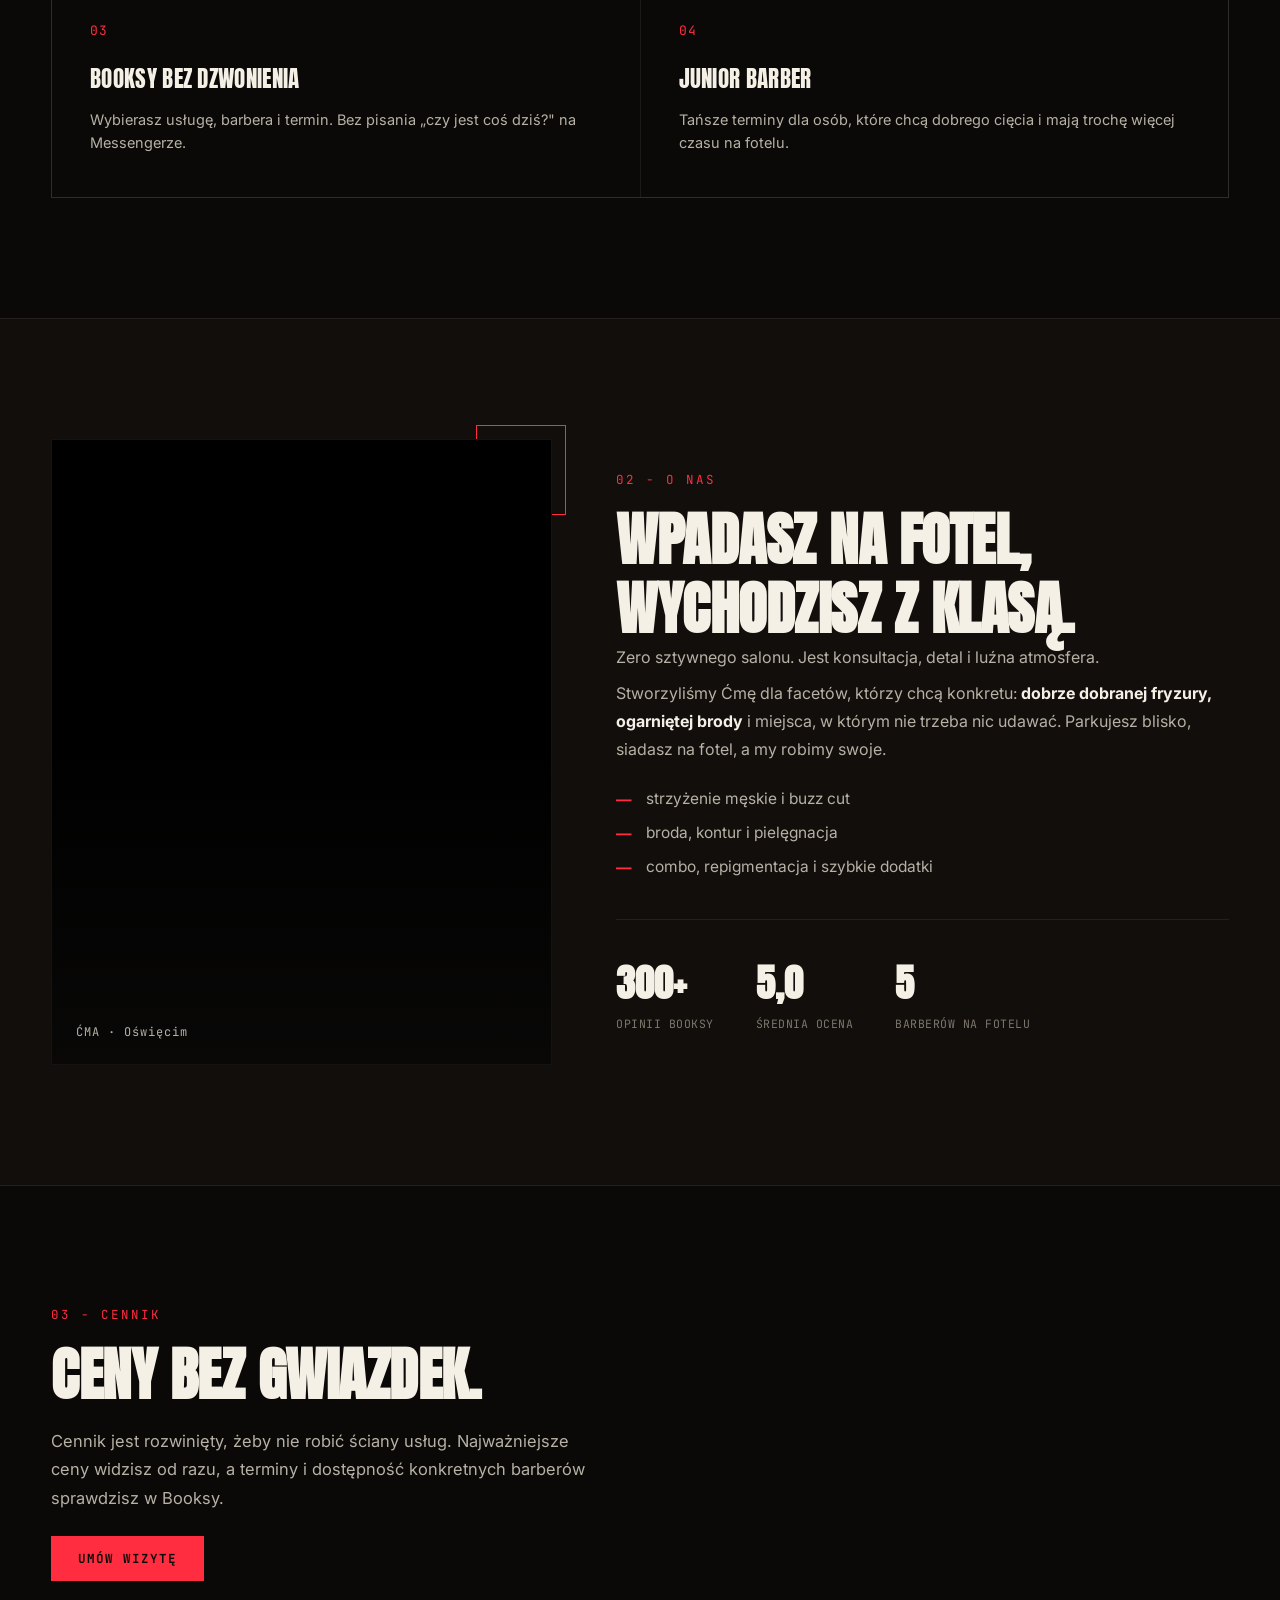
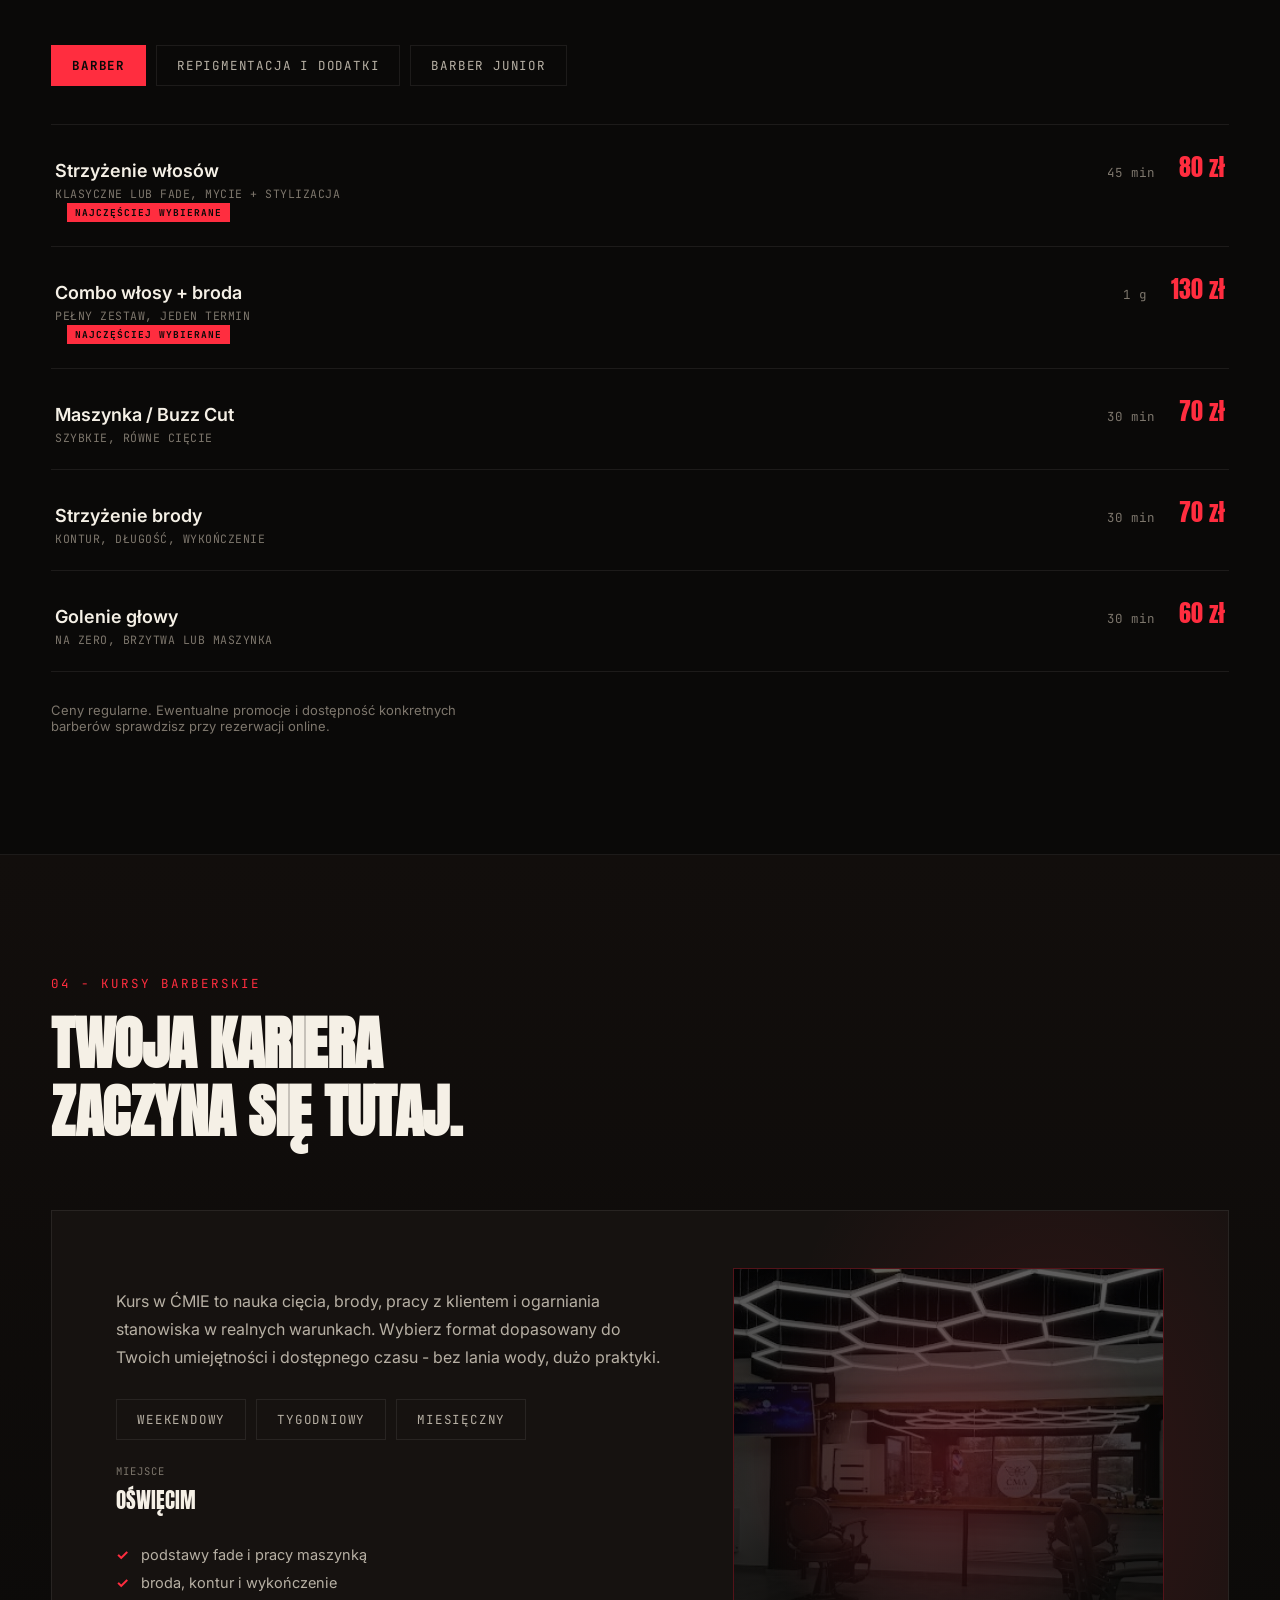
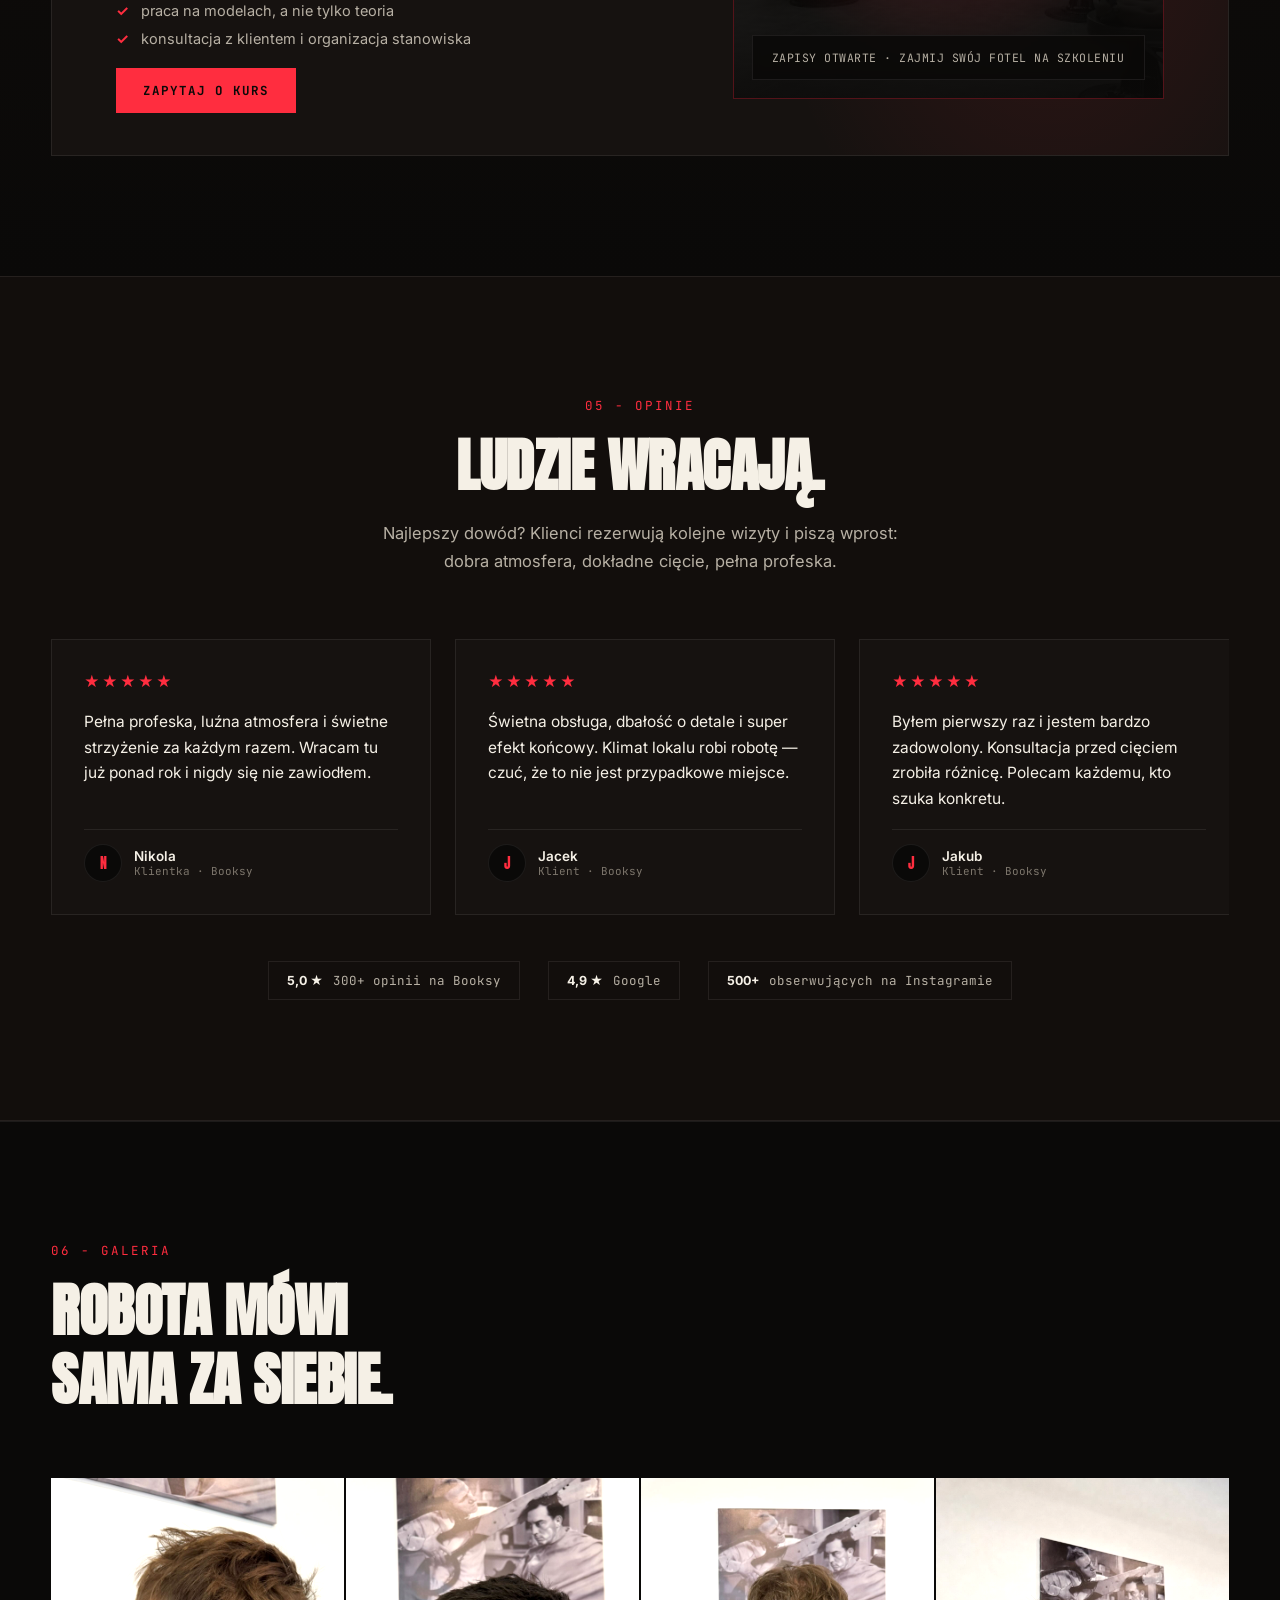
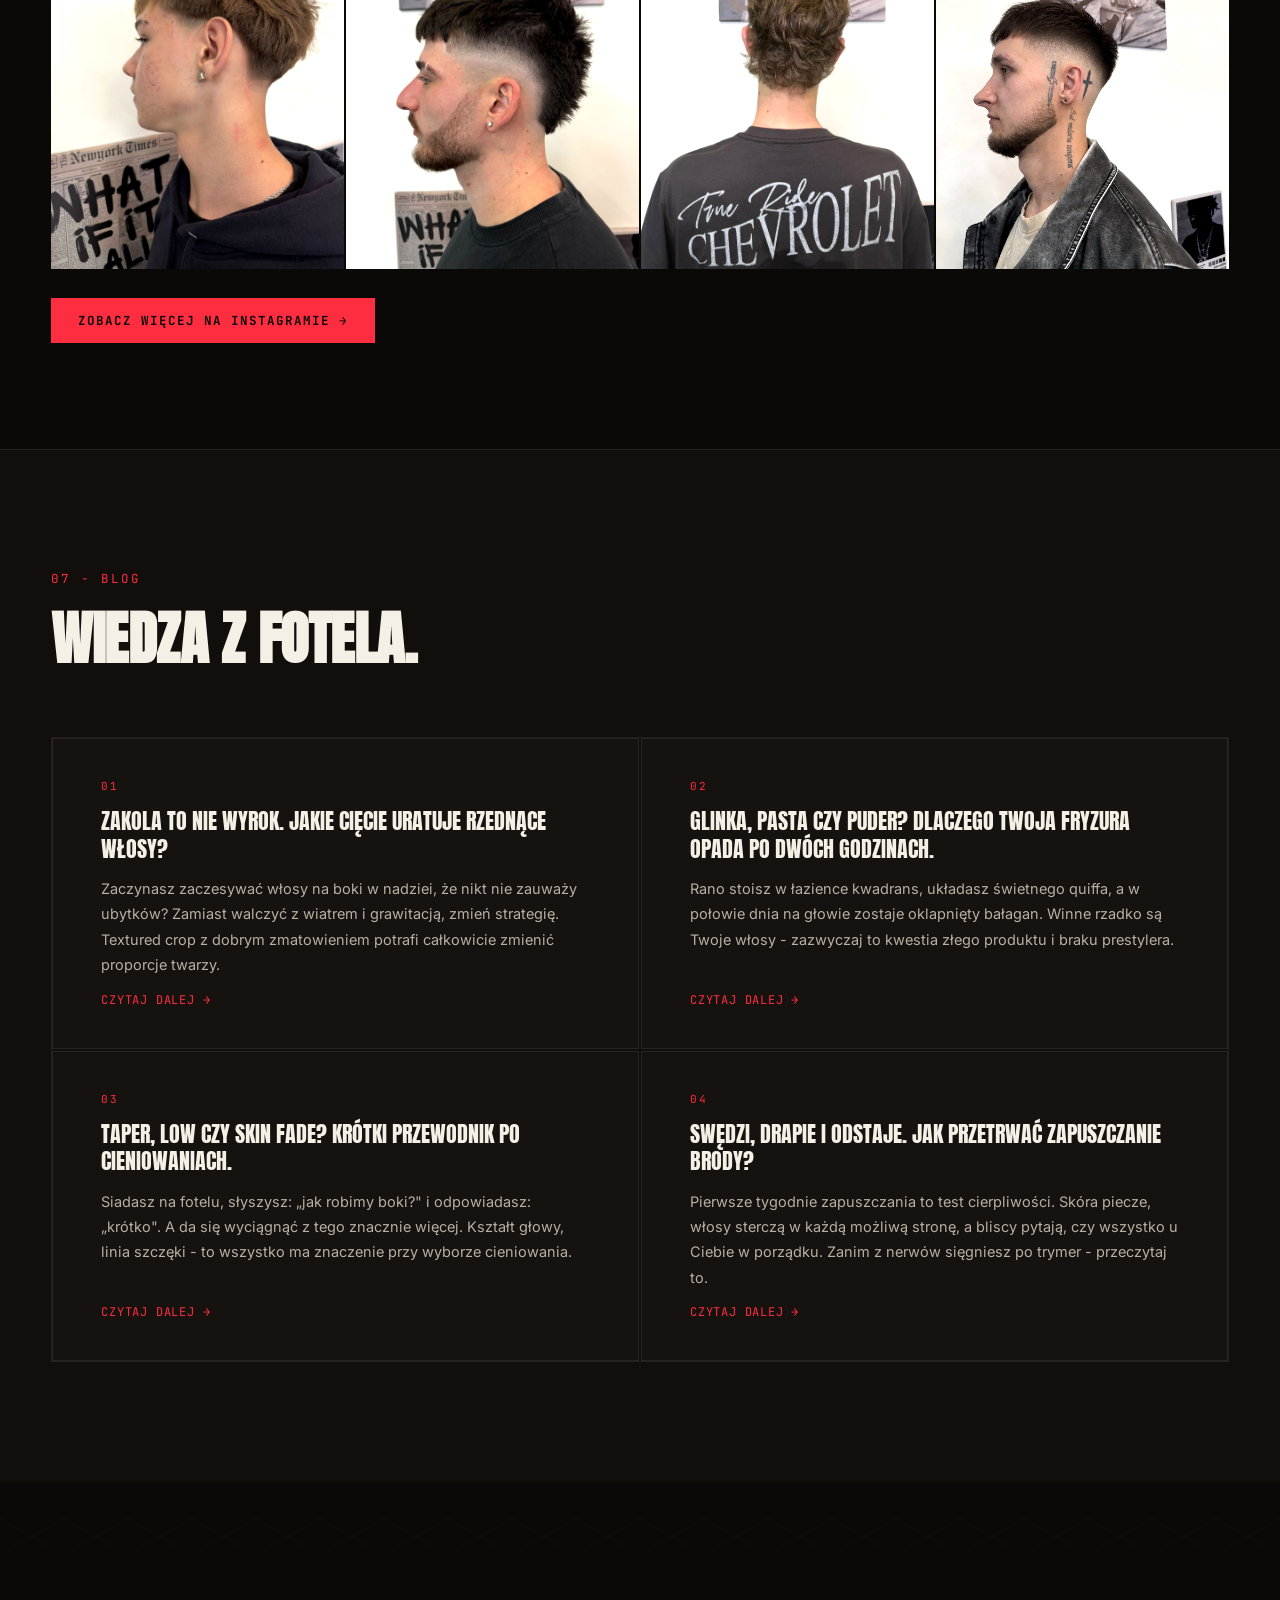
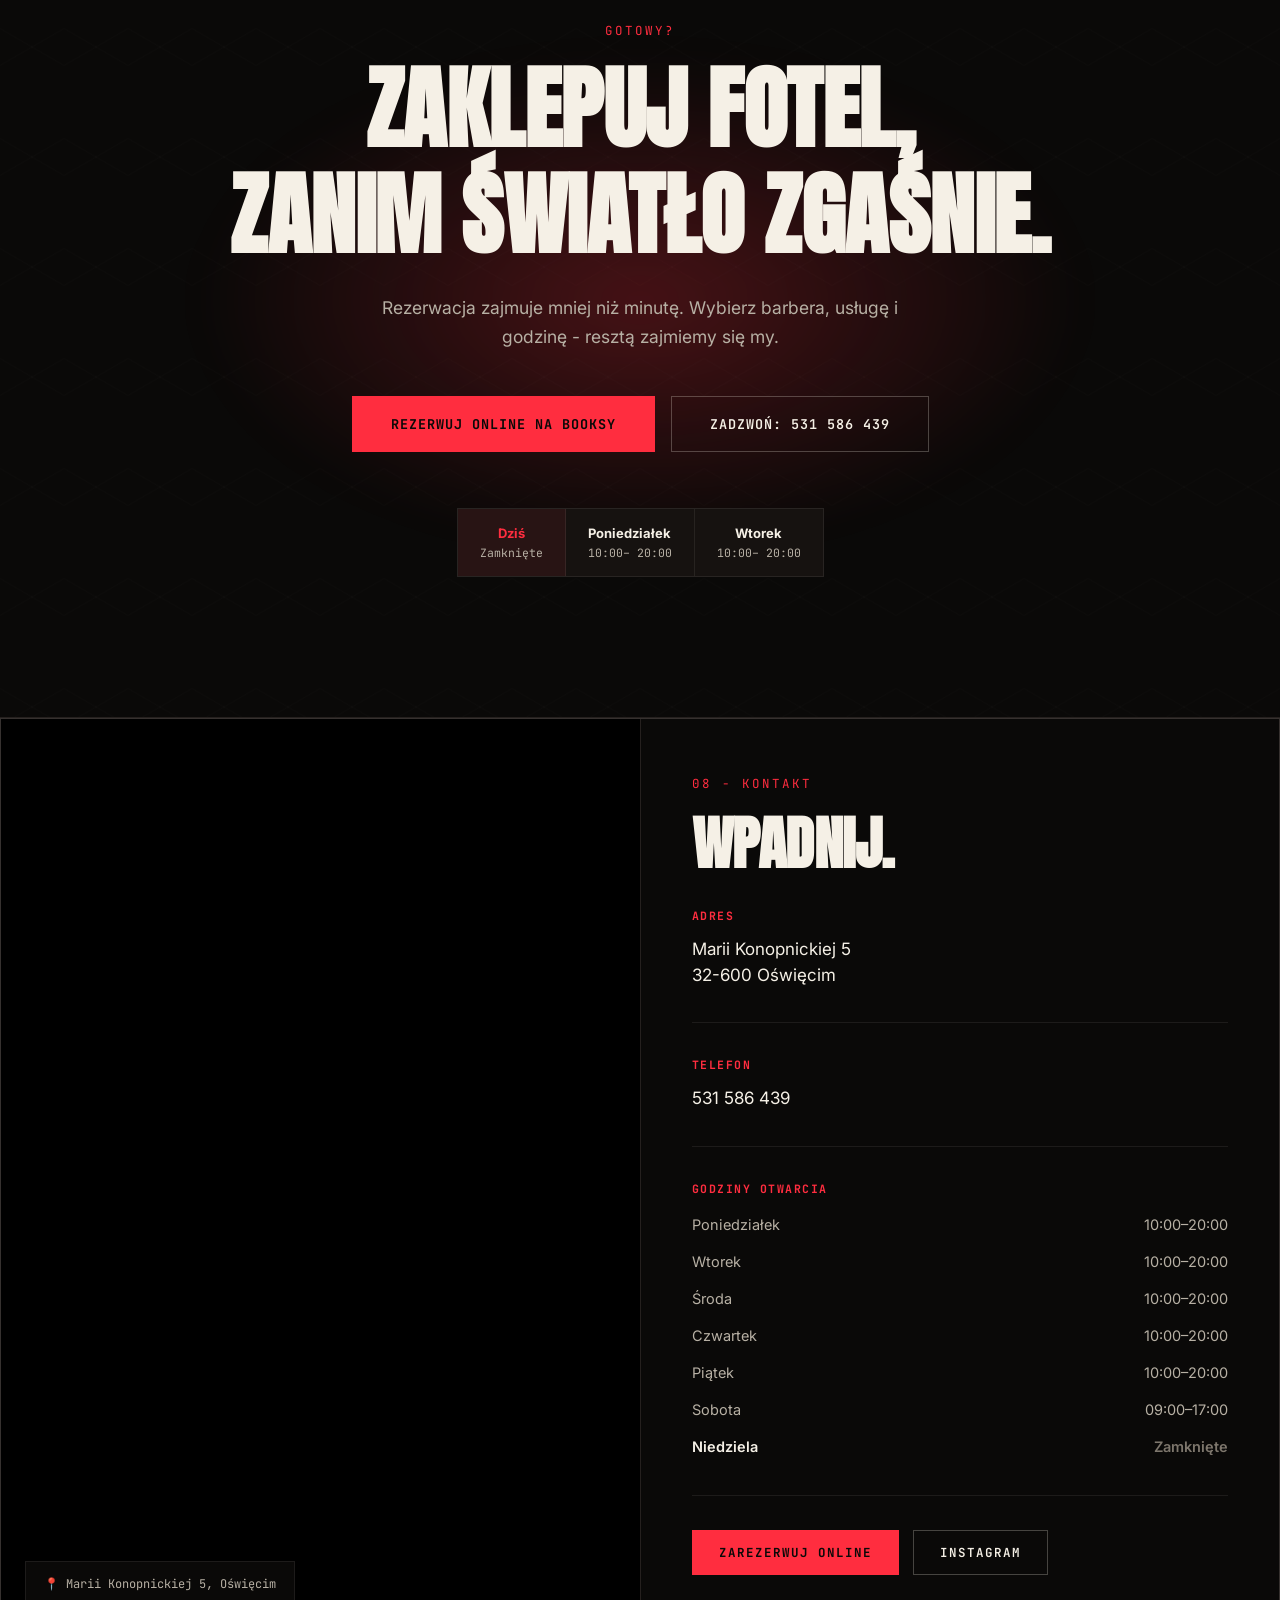
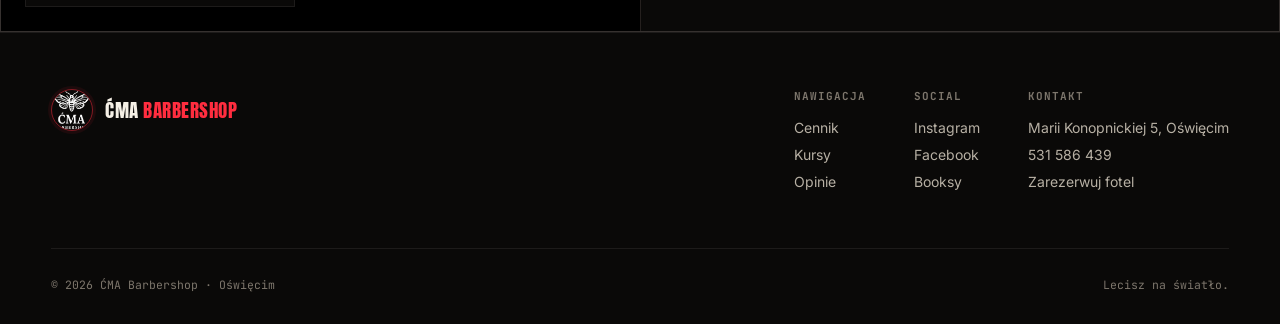
==== commit 8e38090b: "Update index.html" ====
--- a/index.html
+++ b/index.html
@@ -11,6 +11,7 @@
 <meta property="og:type" content="website">
 <meta property="og:locale" content="pl_PL">
 <meta name="twitter:card" content="summary_large_image">
+<meta name="google-site-verification" content="OyQtnZKhgmq2qLxgh9zFOwv6-ULGKPKsEYpkydvM030">
 <link rel="icon" type="image/png" href="assets/logo-cma.png">
 <link rel="preconnect" href="https://fonts.googleapis.com">
 <link rel="preconnect" href="https://fonts.gstatic.com" crossorigin>
--- a/style.css
+++ b/style.css
@@ -1,4 +1,4 @@
-  @import url('https://fonts.googleapis.com/css2?family=Anton&family=Bebas+Neue&family=Inter:wght@400;500;600;700;800;900&family=JetBrains+Mono:wght@400;500;600;700&display=swap');
+  /* Google Fonts loaded via <link> in HTML head for non-render-blocking delivery */
 
   :root{
     --bg: #0a0908;
@@ -79,12 +79,12 @@
     width:42px; height:42px; border-radius:50%;
     border:1px solid rgba(255,45,63,0.5);
     display:flex; align-items:center; justify-content:center;
-    background:#f5f0e6;
+    background:transparent;
     overflow:hidden;
     box-shadow:0 0 0 3px rgba(255,45,63,0.08);
     flex-shrink:0;
   }
-  .brand-mark img{ width:100%; height:100%; object-fit:cover; display:block; }
+  .brand-mark img{ width:100%; height:100%; object-fit:contain; display:block; }
   .brand-name{ font-family:var(--display); font-size:19px; letter-spacing:0.5px; text-transform:uppercase; }
   .brand-name span{ color:var(--red); }
 
@@ -218,7 +218,7 @@
   .hero h1{
     font-family:var(--display); text-transform:uppercase;
     font-size:clamp(56px, 8.6vw, 122px); line-height:1.08; letter-spacing:-1px;
-    margin-bottom:8px;
+    margin-bottom:0; padding-bottom:32px;
   }
   .hero h1 .outline-text{
     -webkit-text-stroke:1.5px var(--cream); color:transparent;
@@ -659,7 +659,7 @@
   .contact-info{ background:var(--bg); padding:56px clamp(28px,4vw,64px); }
   .info-block{ margin-bottom:34px; padding-bottom:34px; border-bottom:1px solid var(--card-line); }
   .info-block:last-of-type{ border-bottom:none; }
-  .info-block h4{ font-family:var(--mono); font-size:11.5px; color:var(--red); text-transform:uppercase; letter-spacing:1.5px; margin-bottom:14px; }
+  .info-block h3{ font-family:var(--mono); font-size:11.5px; color:var(--red); text-transform:uppercase; letter-spacing:1.5px; margin-bottom:14px; }
   .info-block p{ font-size:17px; line-height:1.5; }
   .hours-table{ display:flex; flex-direction:column; gap:8px; }
   .hours-table .hrow{ display:flex; justify-content:space-between; font-size:14.5px; color:var(--cream-dim); padding:6px 0; }
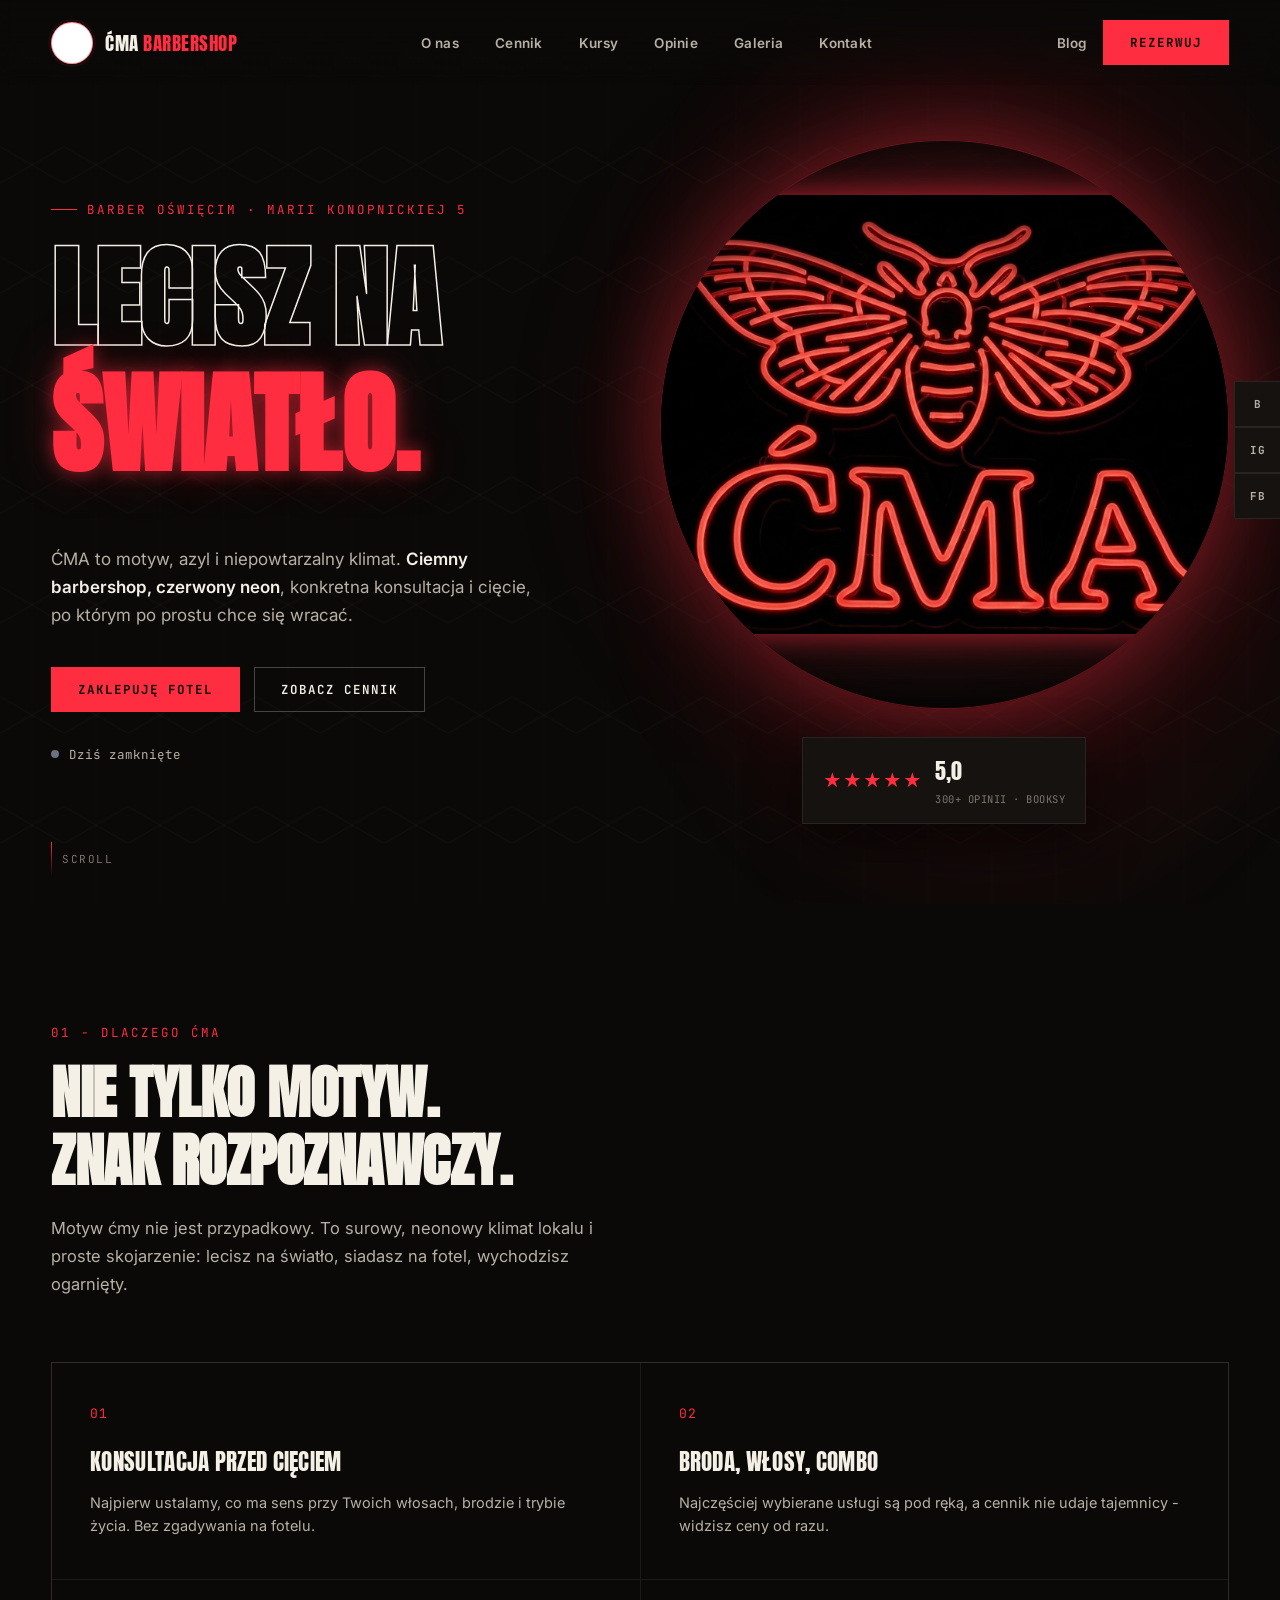
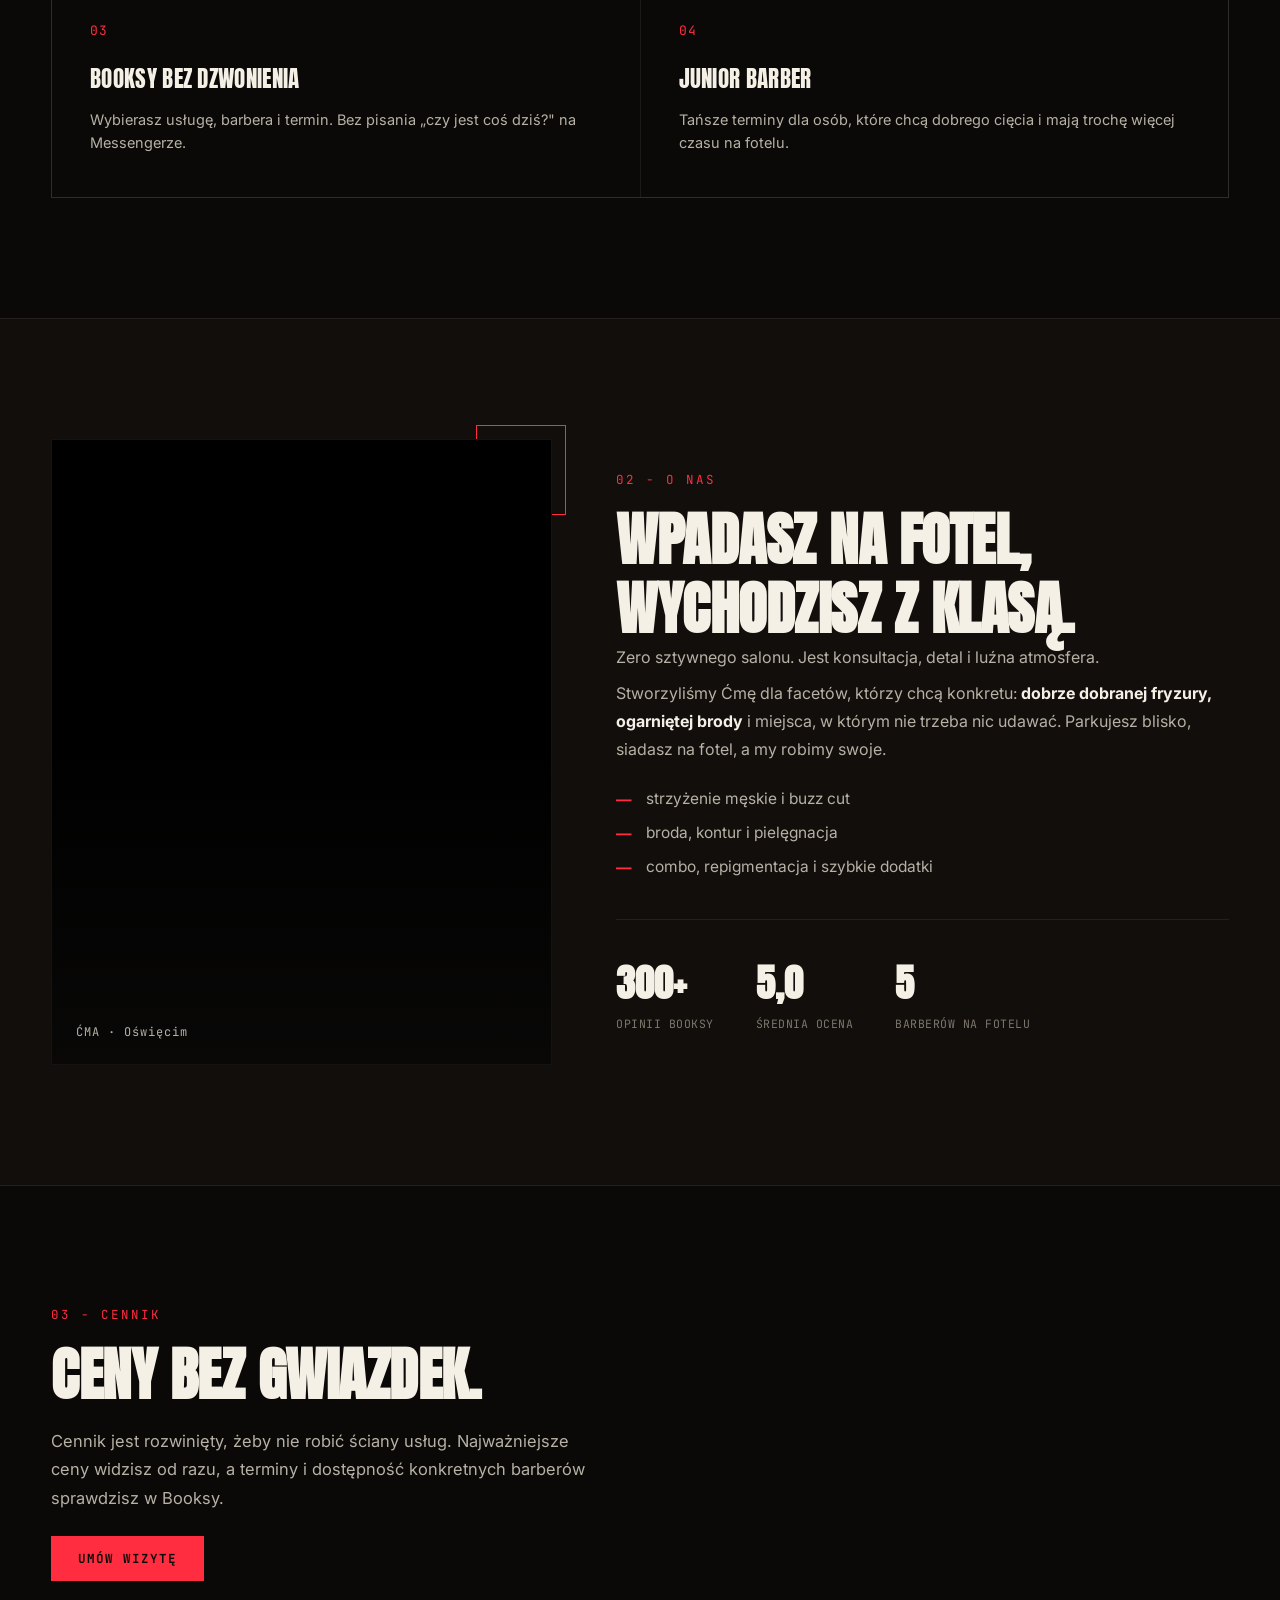
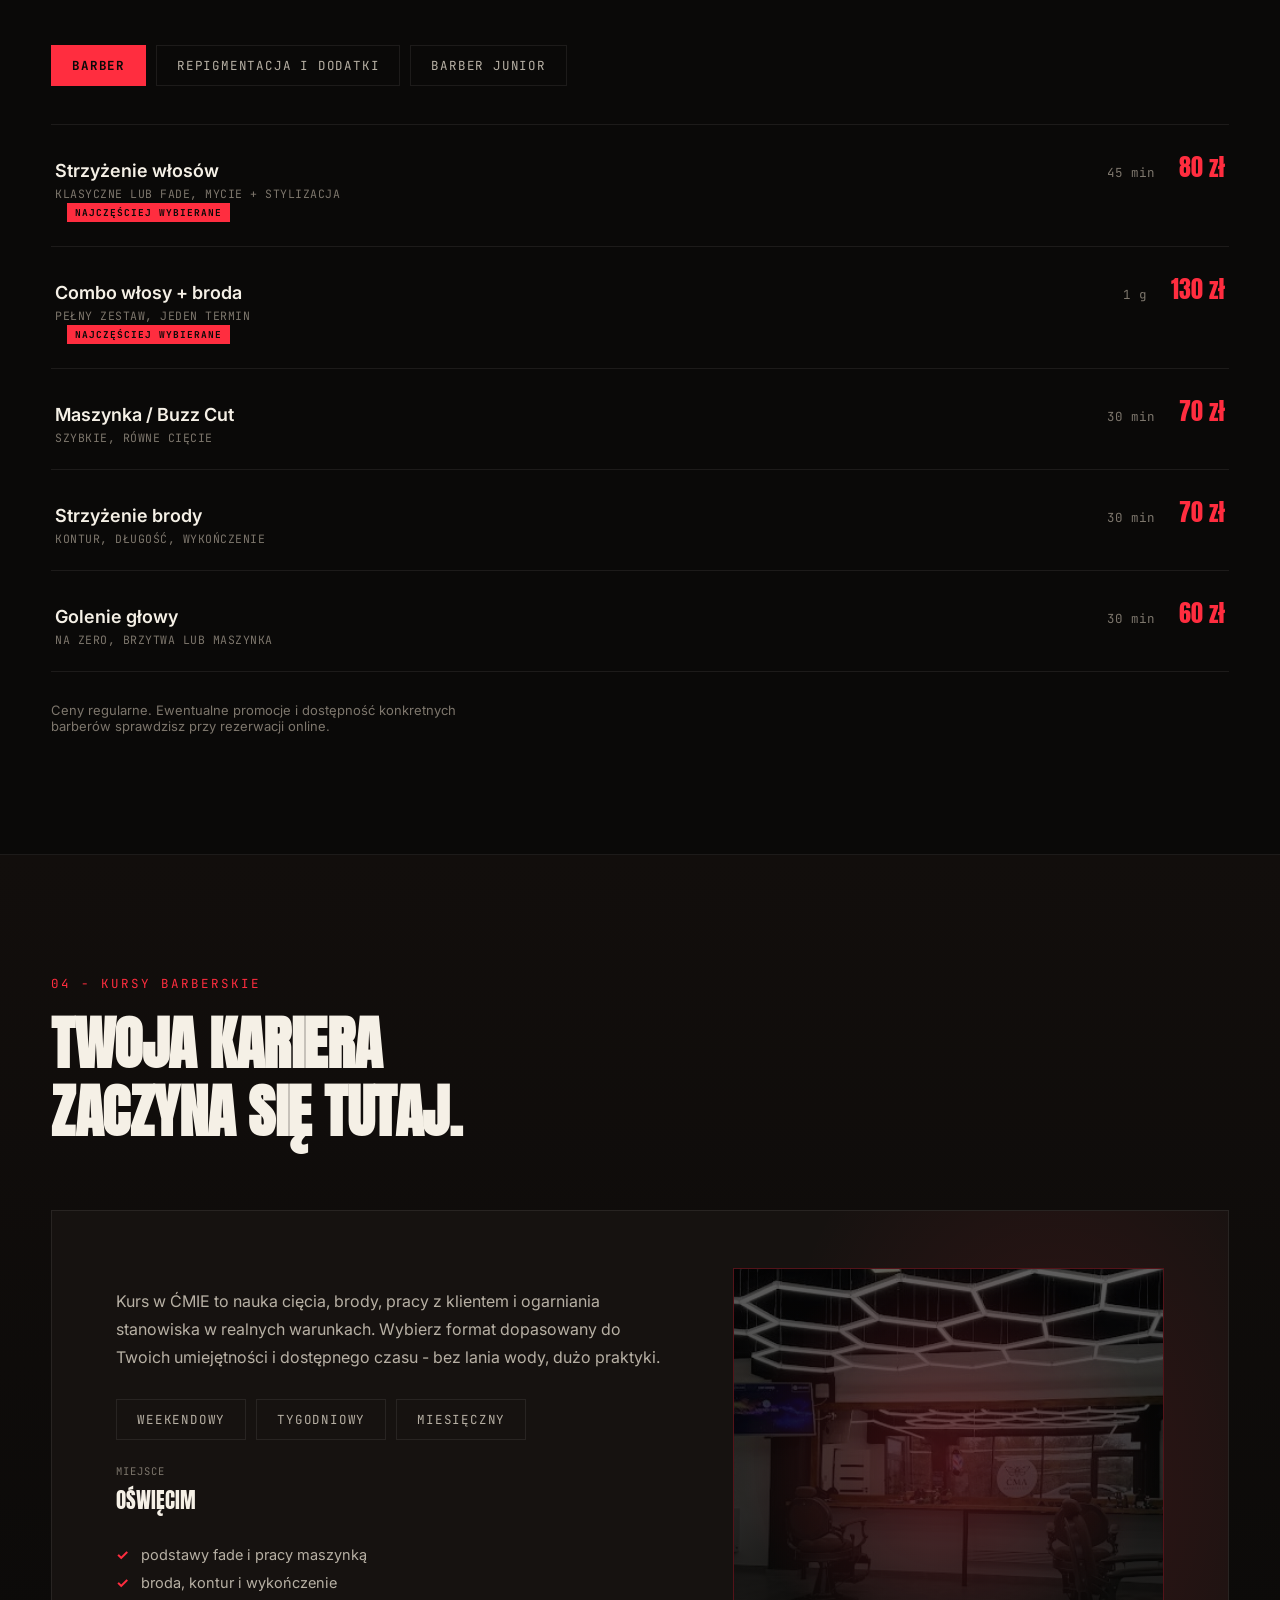
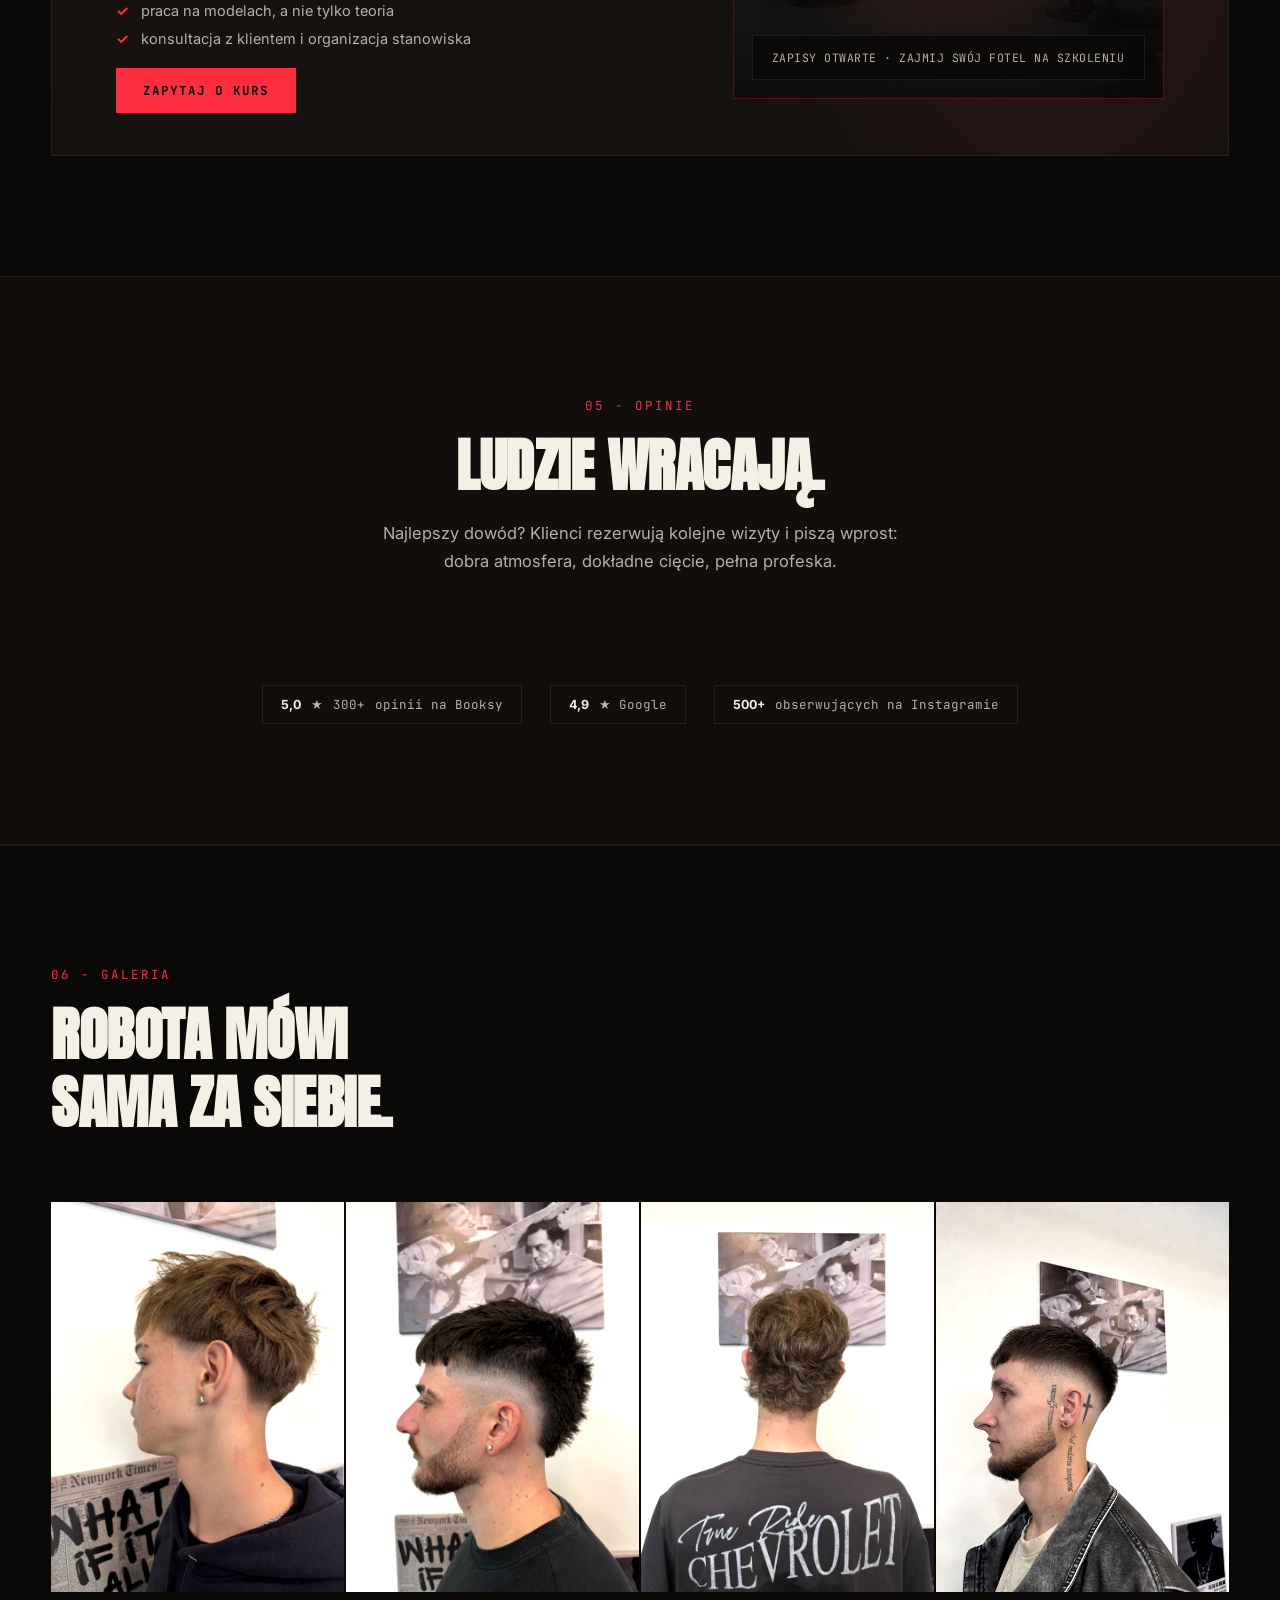
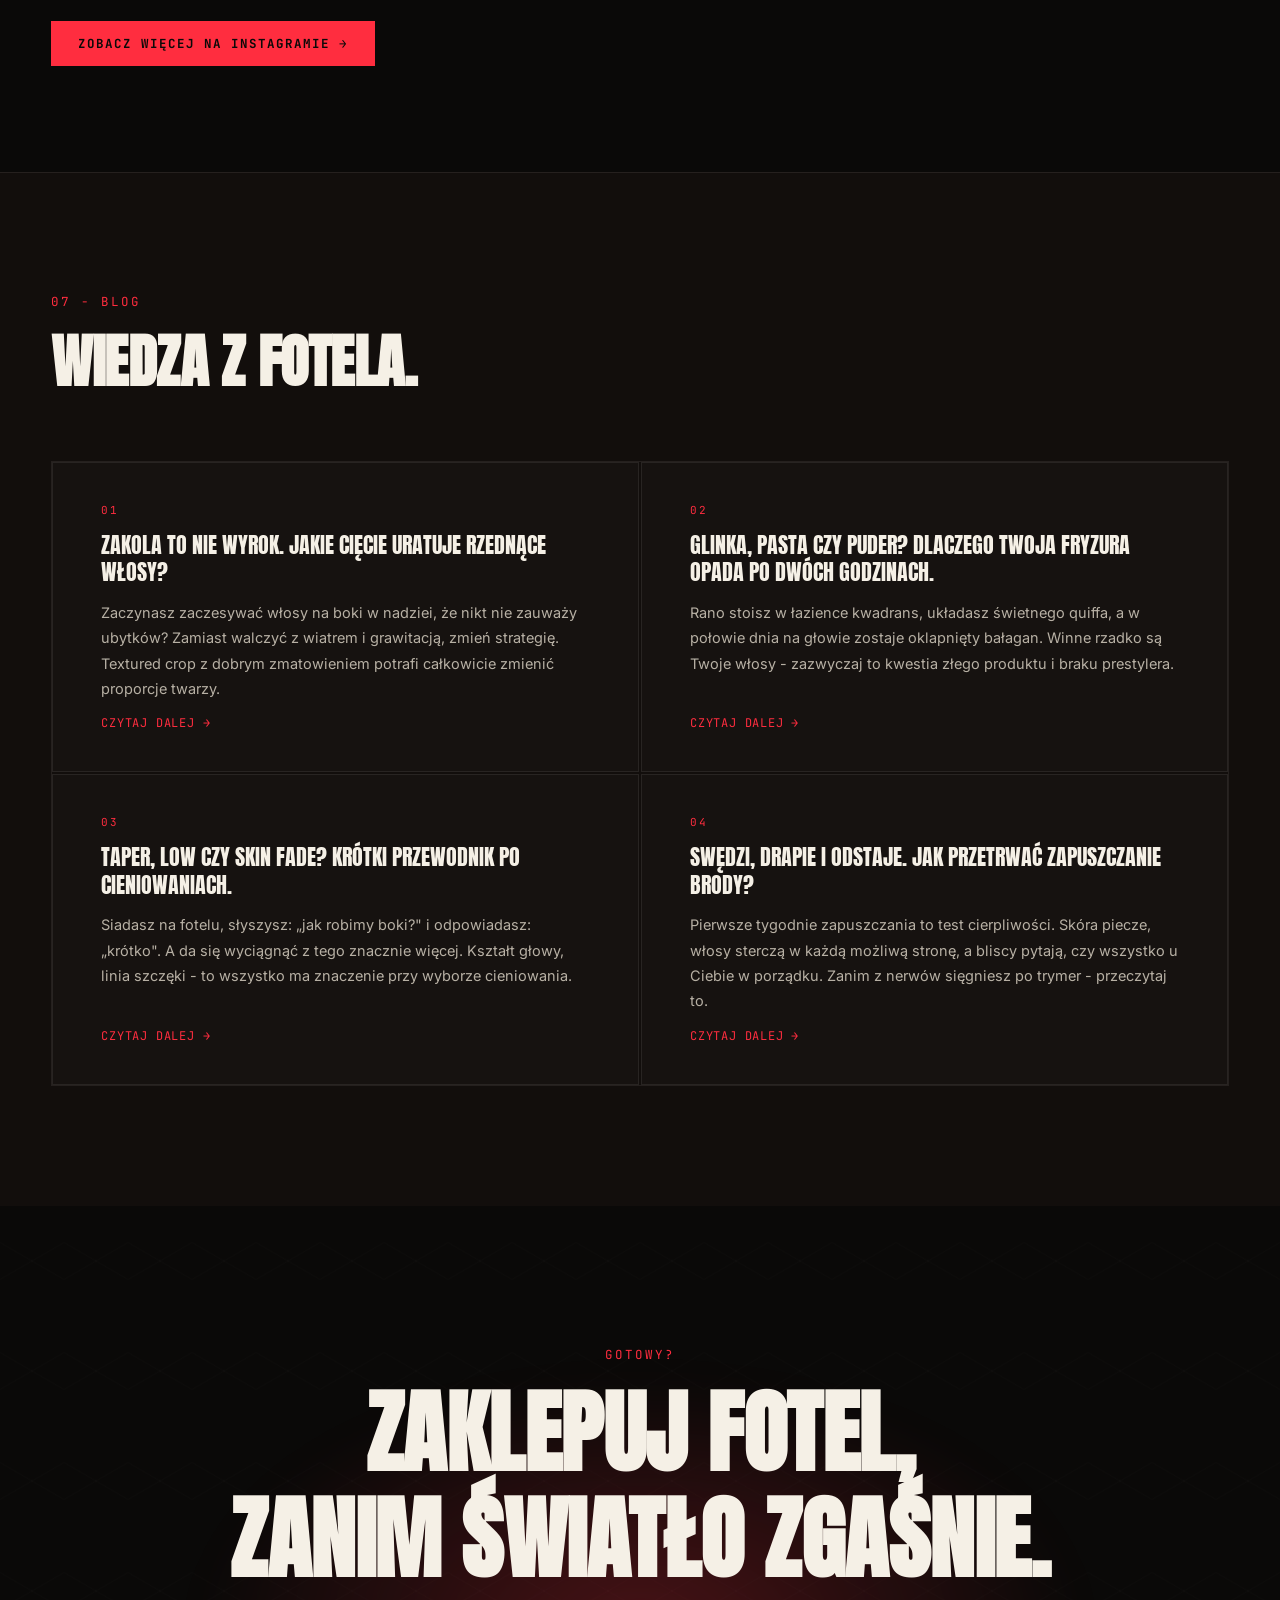
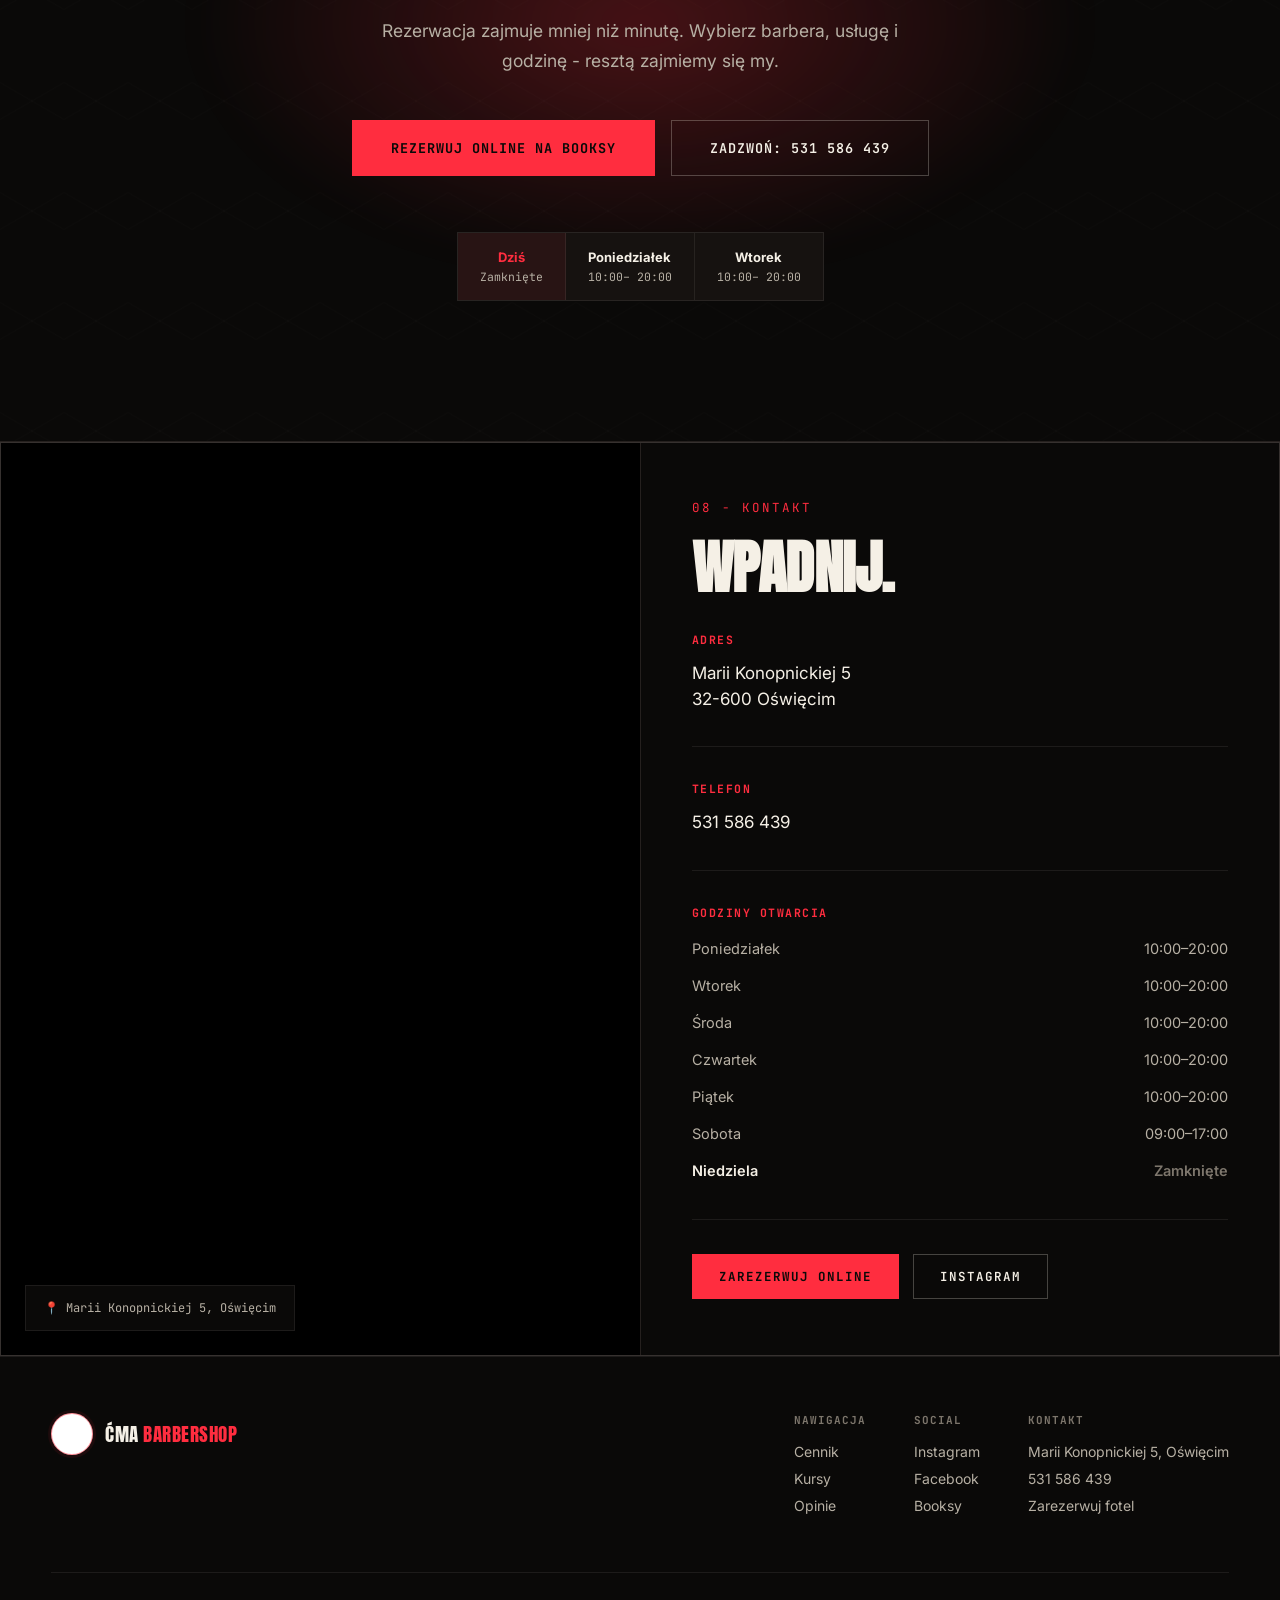
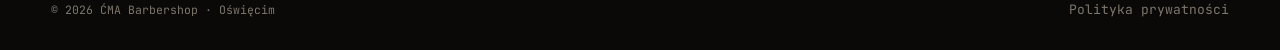
==== commit 0d27bbb7: "Update index.html" ====
--- a/index.html
+++ b/index.html
@@ -88,8 +88,8 @@
       <div class="floating-rating">
         <span class="stars">★★★★★</span>
         <div>
-          <span class="num">5,0</span><br>
-          <span class="lbl">300+ opinii · Booksy</span>
+          <span class="num" data-stat="booksy_rating">5,0</span><br>
+          <span class="lbl" data-stat="booksy_lbl">300+ opinii · Booksy</span>
         </div>
       </div>
     </div>
@@ -154,9 +154,9 @@
         <li>combo, repigmentacja i szybkie dodatki</li>
       </ul>
       <div class="stat-row">
-        <div class="stat"><b>300+</b><span>opinii Booksy</span></div>
-        <div class="stat"><b>5,0</b><span>średnia ocena</span></div>
-        <div class="stat"><b>5</b><span>barberów na fotelu</span></div>
+        <div class="stat"><b data-stat="booksy_count">300+</b><span>opinii Booksy</span></div>
+        <div class="stat"><b data-stat="booksy_rating">5,0</b><span>średnia ocena</span></div>
+        <div class="stat"><b data-stat="barberzy">5</b><span>barberów na fotelu</span></div>
       </div>
     </div>
   </div>
@@ -312,65 +312,15 @@
 
   <div class="testi-track-wrap reveal">
     <div class="testi-track" id="testiTrack">
-      <div class="testi-card">
-        <span class="testi-stars">★★★★★</span>
-        <p>Pełna profeska, luźna atmosfera i świetne strzyżenie za każdym razem. Wracam tu już ponad rok i nigdy się nie zawiodłem.</p>
-        <div class="testi-who"><div class="testi-avatar">N</div><div><div class="name">Nikola</div><div class="tag">Klientka · Booksy</div></div></div>
-      </div>
-      <div class="testi-card">
-        <span class="testi-stars">★★★★★</span>
-        <p>Świetna obsługa, dbałość o detale i super efekt końcowy. Klimat lokalu robi robotę — czuć, że to nie jest przypadkowe miejsce.</p>
-        <div class="testi-who"><div class="testi-avatar">J</div><div><div class="name">Jacek</div><div class="tag">Klient · Booksy</div></div></div>
-      </div>
-      <div class="testi-card">
-        <span class="testi-stars">★★★★★</span>
-        <p>Byłem pierwszy raz i jestem bardzo zadowolony. Konsultacja przed cięciem zrobiła różnicę. Polecam każdemu, kto szuka konkretu.</p>
-        <div class="testi-who"><div class="testi-avatar">J</div><div><div class="name">Jakub</div><div class="tag">Klient · Booksy</div></div></div>
-      </div>
-      <div class="testi-card">
-        <span class="testi-stars">★★★★★</span>
-        <p>Rezerwacja w 30 sekund przez Booksy, na miejscu zero czekania. Fade dokładnie taki, o jaki prosiłem. Punkt na mapie barberów w Oświęcimiu.</p>
-        <div class="testi-who"><div class="testi-avatar">M</div><div><div class="name">Michał</div><div class="tag">Klient · Booksy</div></div></div>
-      </div>
-      <div class="testi-card">
-        <span class="testi-stars">★★★★★</span>
-        <p>Brodę miałem zaniedbaną od miesięcy. Wyszedłem jak nowo narodzony. Repigmentacja na siwe włosy — efekt naturalny, nie sztuczny.</p>
-        <div class="testi-who"><div class="testi-avatar">P</div><div><div class="name">Piotr</div><div class="tag">Klient · Booksy</div></div></div>
-      </div>
-      <!-- duplicate set for seamless marquee -->
-      <div class="testi-card">
-        <span class="testi-stars">★★★★★</span>
-        <p>Pełna profeska, luźna atmosfera i świetne strzyżenie za każdym razem. Wracam tu już ponad rok i nigdy się nie zawiodłem.</p>
-        <div class="testi-who"><div class="testi-avatar">N</div><div><div class="name">Nikola</div><div class="tag">Klientka · Booksy</div></div></div>
-      </div>
-      <div class="testi-card">
-        <span class="testi-stars">★★★★★</span>
-        <p>Świetna obsługa, dbałość o detale i super efekt końcowy. Klimat lokalu robi robotę — czuć, że to nie jest przypadkowe miejsce.</p>
-        <div class="testi-who"><div class="testi-avatar">J</div><div><div class="name">Jacek</div><div class="tag">Klient · Booksy</div></div></div>
-      </div>
-      <div class="testi-card">
-        <span class="testi-stars">★★★★★</span>
-        <p>Byłem pierwszy raz i jestem bardzo zadowolony. Konsultacja przed cięciem zrobiła różnicę. Polecam każdemu, kto szuka konkretu.</p>
-        <div class="testi-who"><div class="testi-avatar">J</div><div><div class="name">Jakub</div><div class="tag">Klient · Booksy</div></div></div>
-      </div>
-      <div class="testi-card">
-        <span class="testi-stars">★★★★★</span>
-        <p>Rezerwacja w 30 sekund przez Booksy, na miejscu zero czekania. Fade dokładnie taki, o jaki prosiłem. Punkt na mapie barberów w Oświęcimiu.</p>
-        <div class="testi-who"><div class="testi-avatar">M</div><div><div class="name">Michał</div><div class="tag">Klient · Booksy</div></div></div>
-      </div>
-      <div class="testi-card">
-        <span class="testi-stars">★★★★★</span>
-        <p>Brodę miałem zaniedbaną od miesięcy. Wyszedłem jak nowo narodzony. Repigmentacja na siwe włosy — efekt naturalny, nie sztuczny.</p>
-        <div class="testi-who"><div class="testi-avatar">P</div><div><div class="name">Piotr</div><div class="tag">Klient · Booksy</div></div></div>
-      </div>
+      <!-- renderowane przez data.js + script.js -->
     </div>
   </div>
 
   <div class="section-inner">
     <div class="testi-badge-row reveal">
-      <div class="source-badge"><b>5,0 ★</b> 300+ opinii na Booksy</div>
-      <div class="source-badge"><b>4,9 ★</b> Google</div>
-      <div class="source-badge"><b>500+</b> obserwujących na Instagramie</div>
+      <div class="source-badge"><b data-stat="booksy_rating">5,0</b> ★ <span data-stat="booksy_count">300+</span> opinii na Booksy</div>
+      <div class="source-badge"><b data-stat="google_rating">4,9</b> ★ Google</div>
+      <div class="source-badge"><b data-stat="instagram">500+</b> obserwujących na Instagramie</div>
     </div>
   </div>
 </section>
@@ -536,14 +486,59 @@
   </div>
   <div class="footer-bottom">
     <span>© 2026 ĆMA Barbershop · Oświęcim</span>
-    <span>Lecisz na światło.</span>
+    <a href="privacy.html" style="color:var(--grey);text-decoration:none;font-size:13px;">Polityka prywatności</a>
   </div>
 </footer>
+
+<script type="application/ld+json">
+{
+  "@context": "https://schema.org",
+  "@type": "HairSalon",
+  "name": "ĆMA Barbershop",
+  "description": "Ciemny barbershop w Oświęcimiu. Strzyżenie męskie, broda, combo, buzz cut i repigmentacja. Konkretna konsultacja i cięcie, po którym chce się wracać.",
+  "url": "https://portfoliosm.github.io/CMA/",
+  "telephone": "+48531586439",
+  "priceRange": "$$",
+  "image": "https://portfoliosm.github.io/CMA/assets/neon-cma.jpg",
+  "address": {
+    "@type": "PostalAddress",
+    "streetAddress": "Marii Konopnickiej 5",
+    "addressLocality": "Oświęcim",
+    "postalCode": "32-600",
+    "addressCountry": "PL"
+  },
+  "geo": {
+    "@type": "GeoCoordinates",
+    "latitude": 50.0341,
+    "longitude": 19.2094
+  },
+  "openingHoursSpecification": [
+    {
+      "@type": "OpeningHoursSpecification",
+      "dayOfWeek": ["Monday","Tuesday","Wednesday","Thursday","Friday"],
+      "opens": "10:00",
+      "closes": "20:00"
+    },
+    {
+      "@type": "OpeningHoursSpecification",
+      "dayOfWeek": "Saturday",
+      "opens": "09:00",
+      "closes": "17:00"
+    }
+  ],
+  "sameAs": [
+    "https://www.instagram.com/cmabarbershop/",
+    "https://www.facebook.com/cmabarbershop/",
+    "https://booksy.com/pl-pl/320725_cma-barbershop_barber-shop_10151_oswiecim"
+  ]
+}
+</script>
 
 <div class="sticky-cta">
   <a href="#rezerwuj" class="btn-cta">Zaklepuję fotel</a>
 </div>
 
+<script src="data.js"></script>
 <script src="script.js"></script>
 
 </body>
--- a/style.css
+++ b/style.css
@@ -79,7 +79,7 @@
     width:42px; height:42px; border-radius:50%;
     border:1px solid rgba(255,45,63,0.5);
     display:flex; align-items:center; justify-content:center;
-    background:transparent;
+    background:#ffffff;
     overflow:hidden;
     box-shadow:0 0 0 3px rgba(255,45,63,0.08);
     flex-shrink:0;
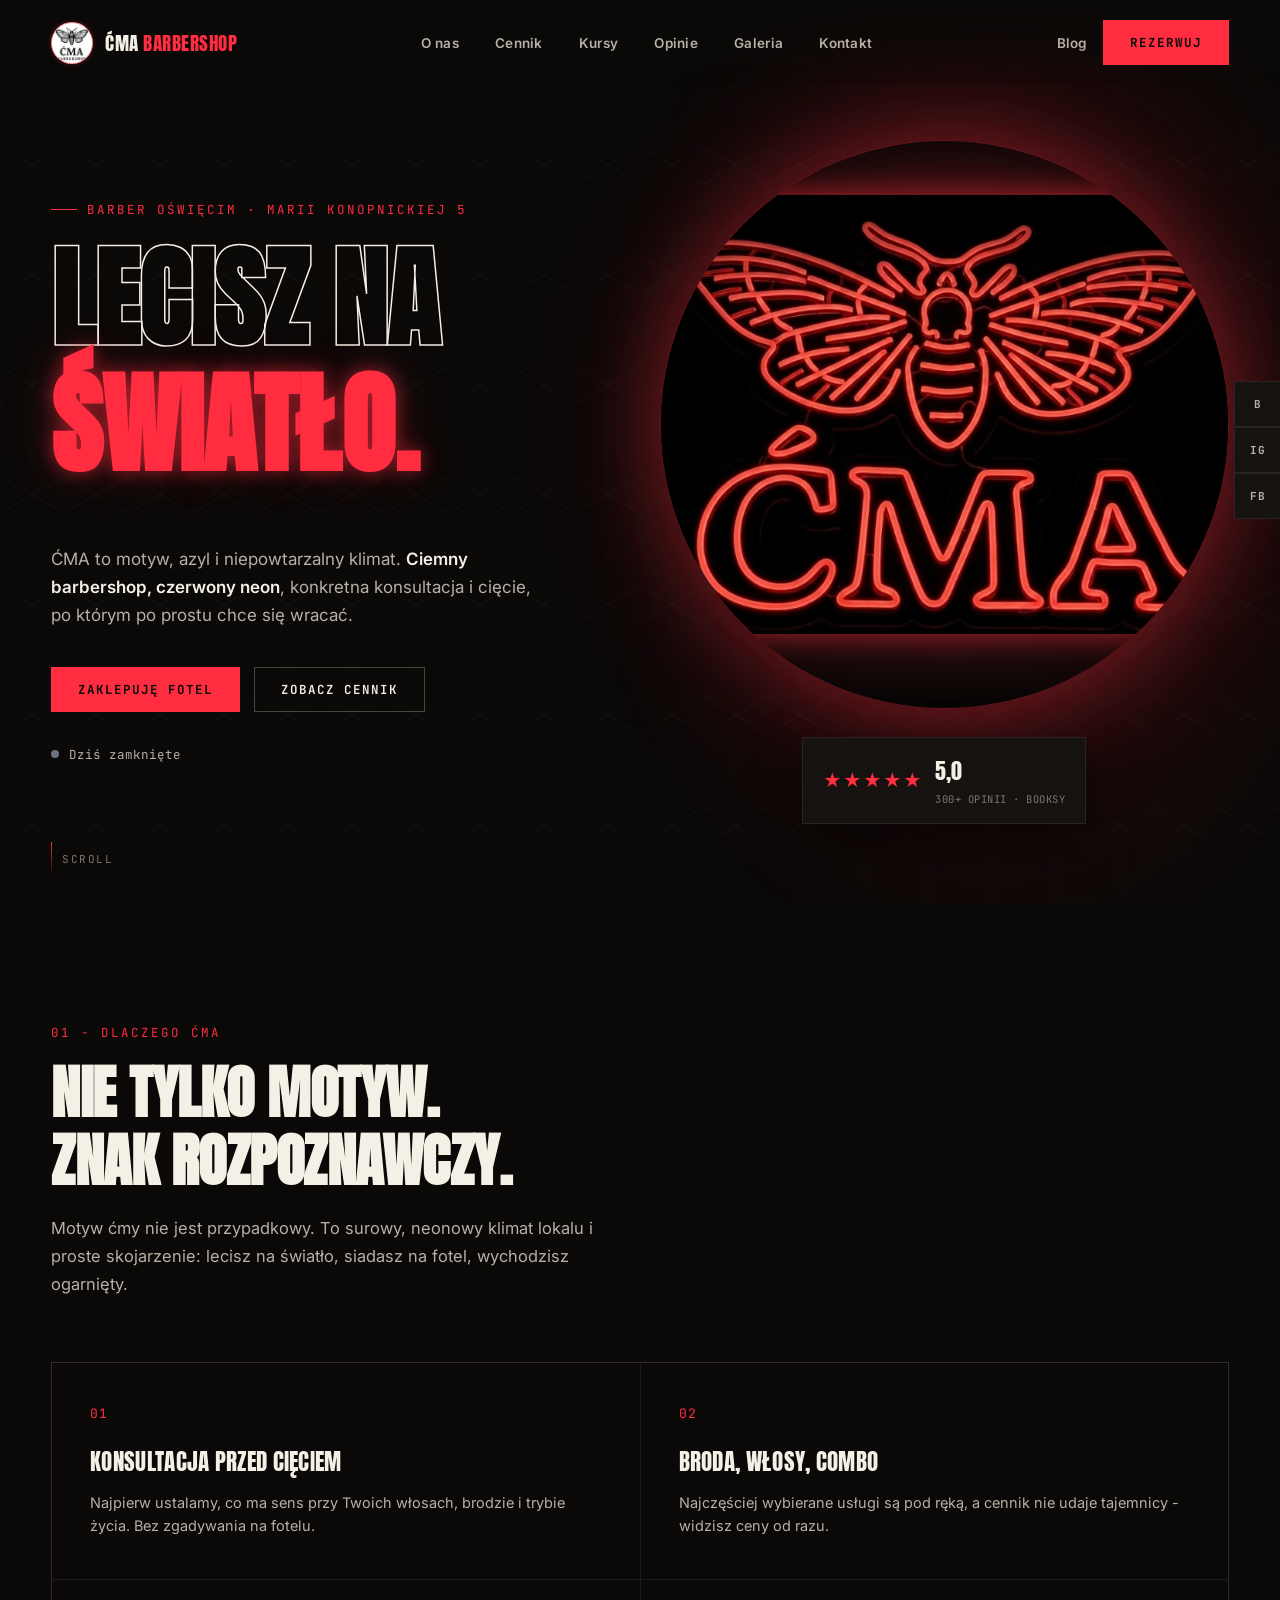
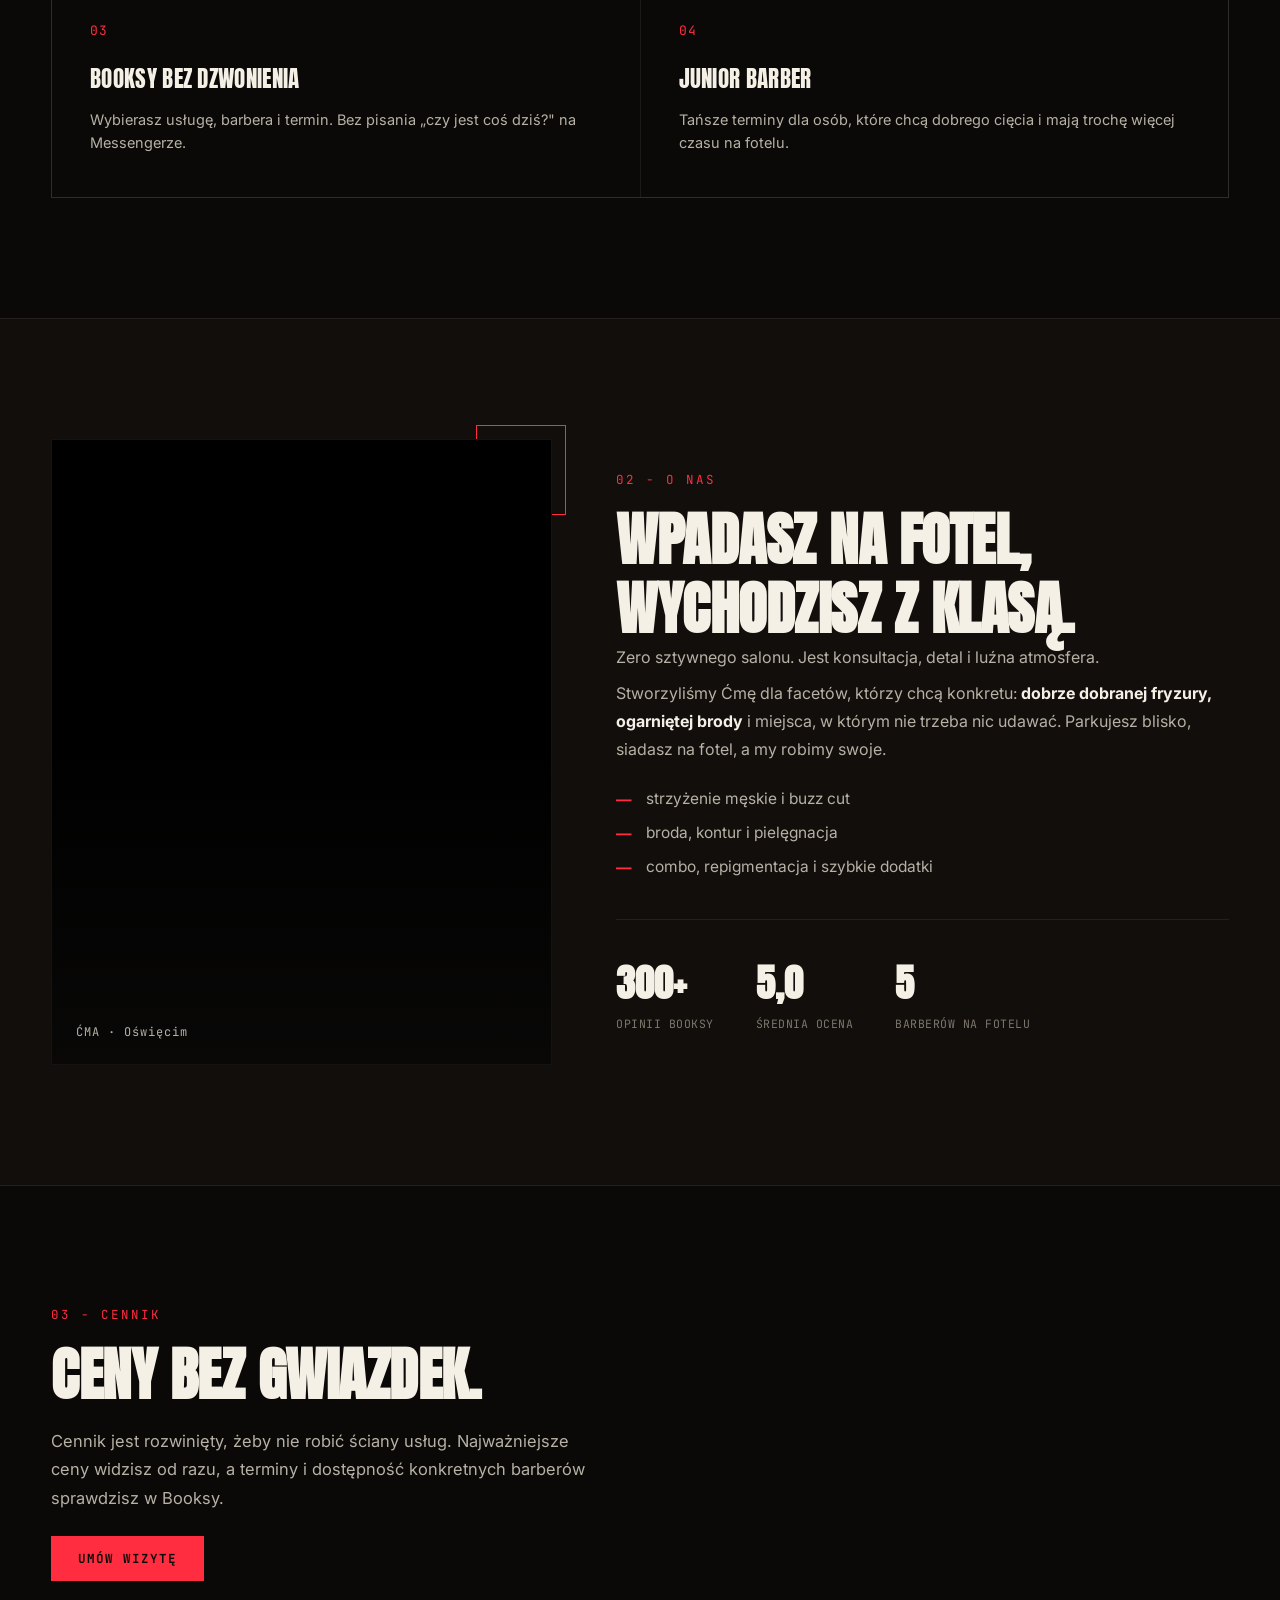
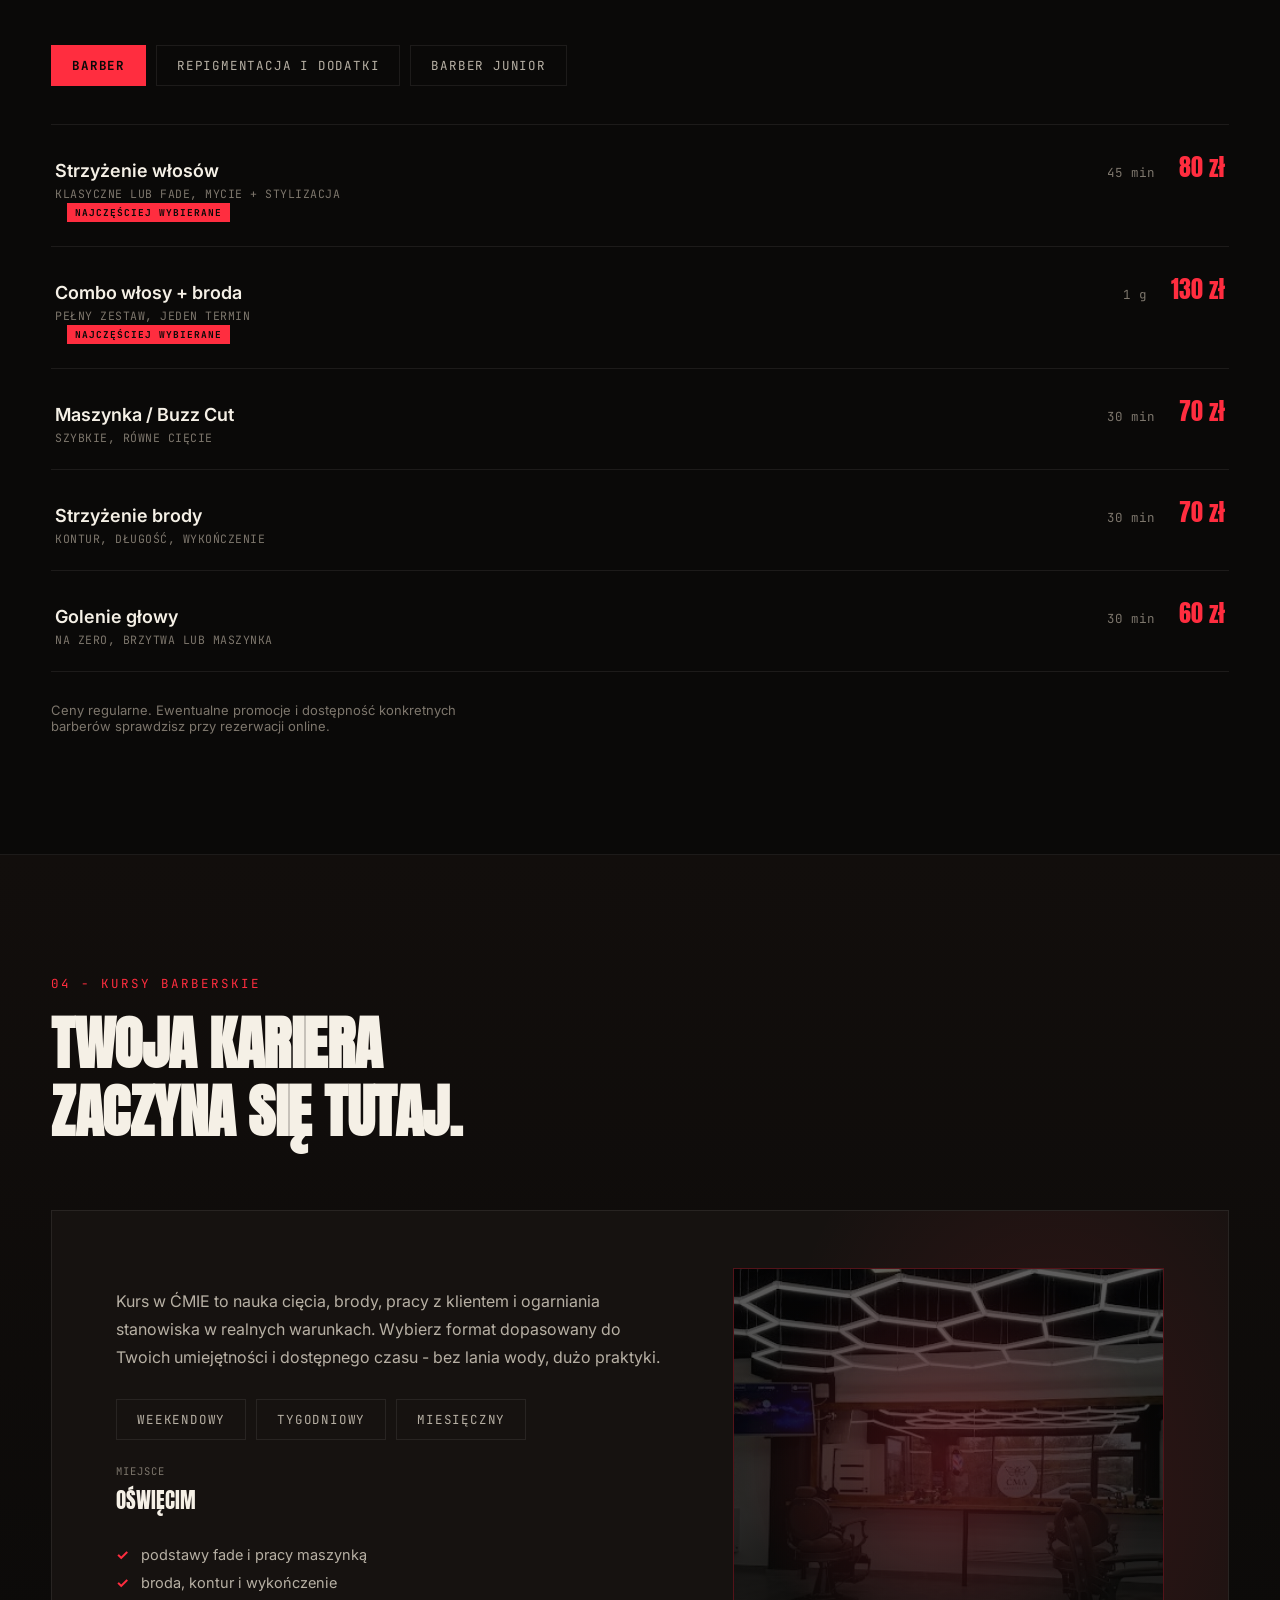
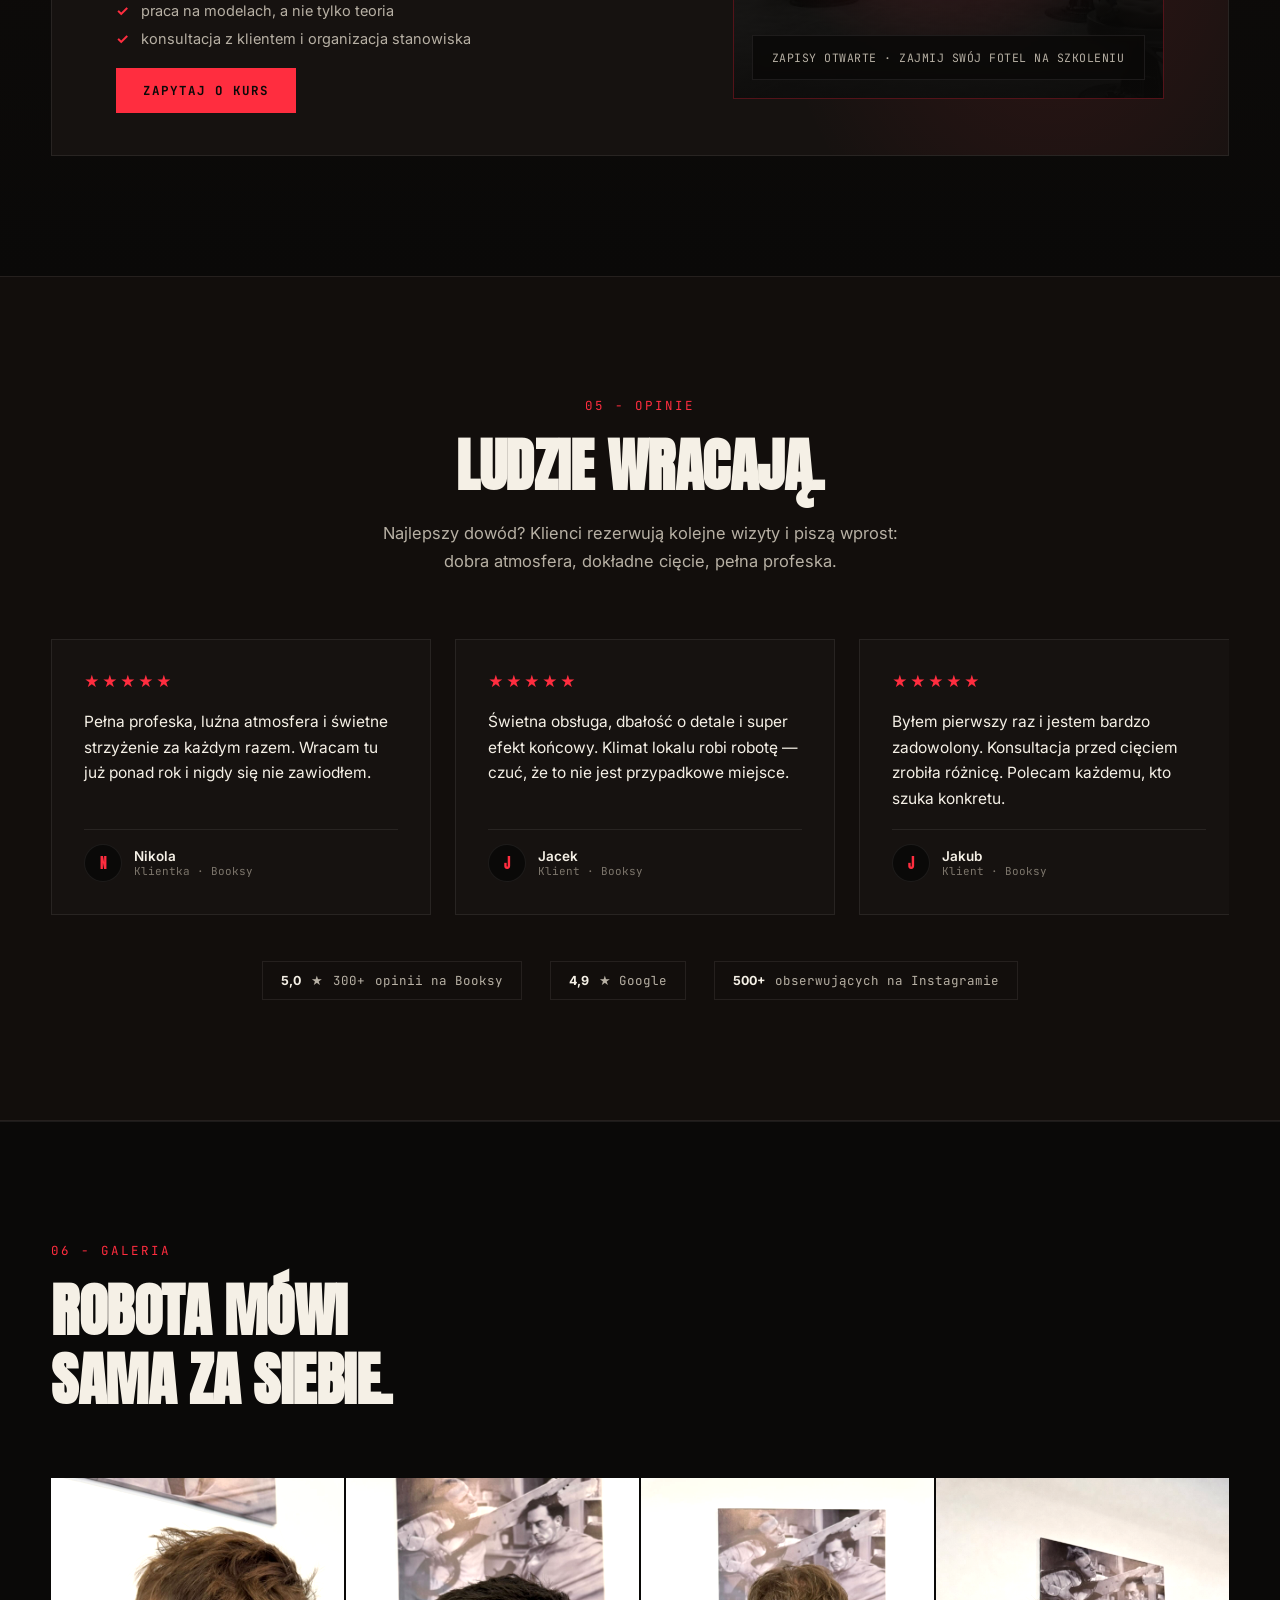
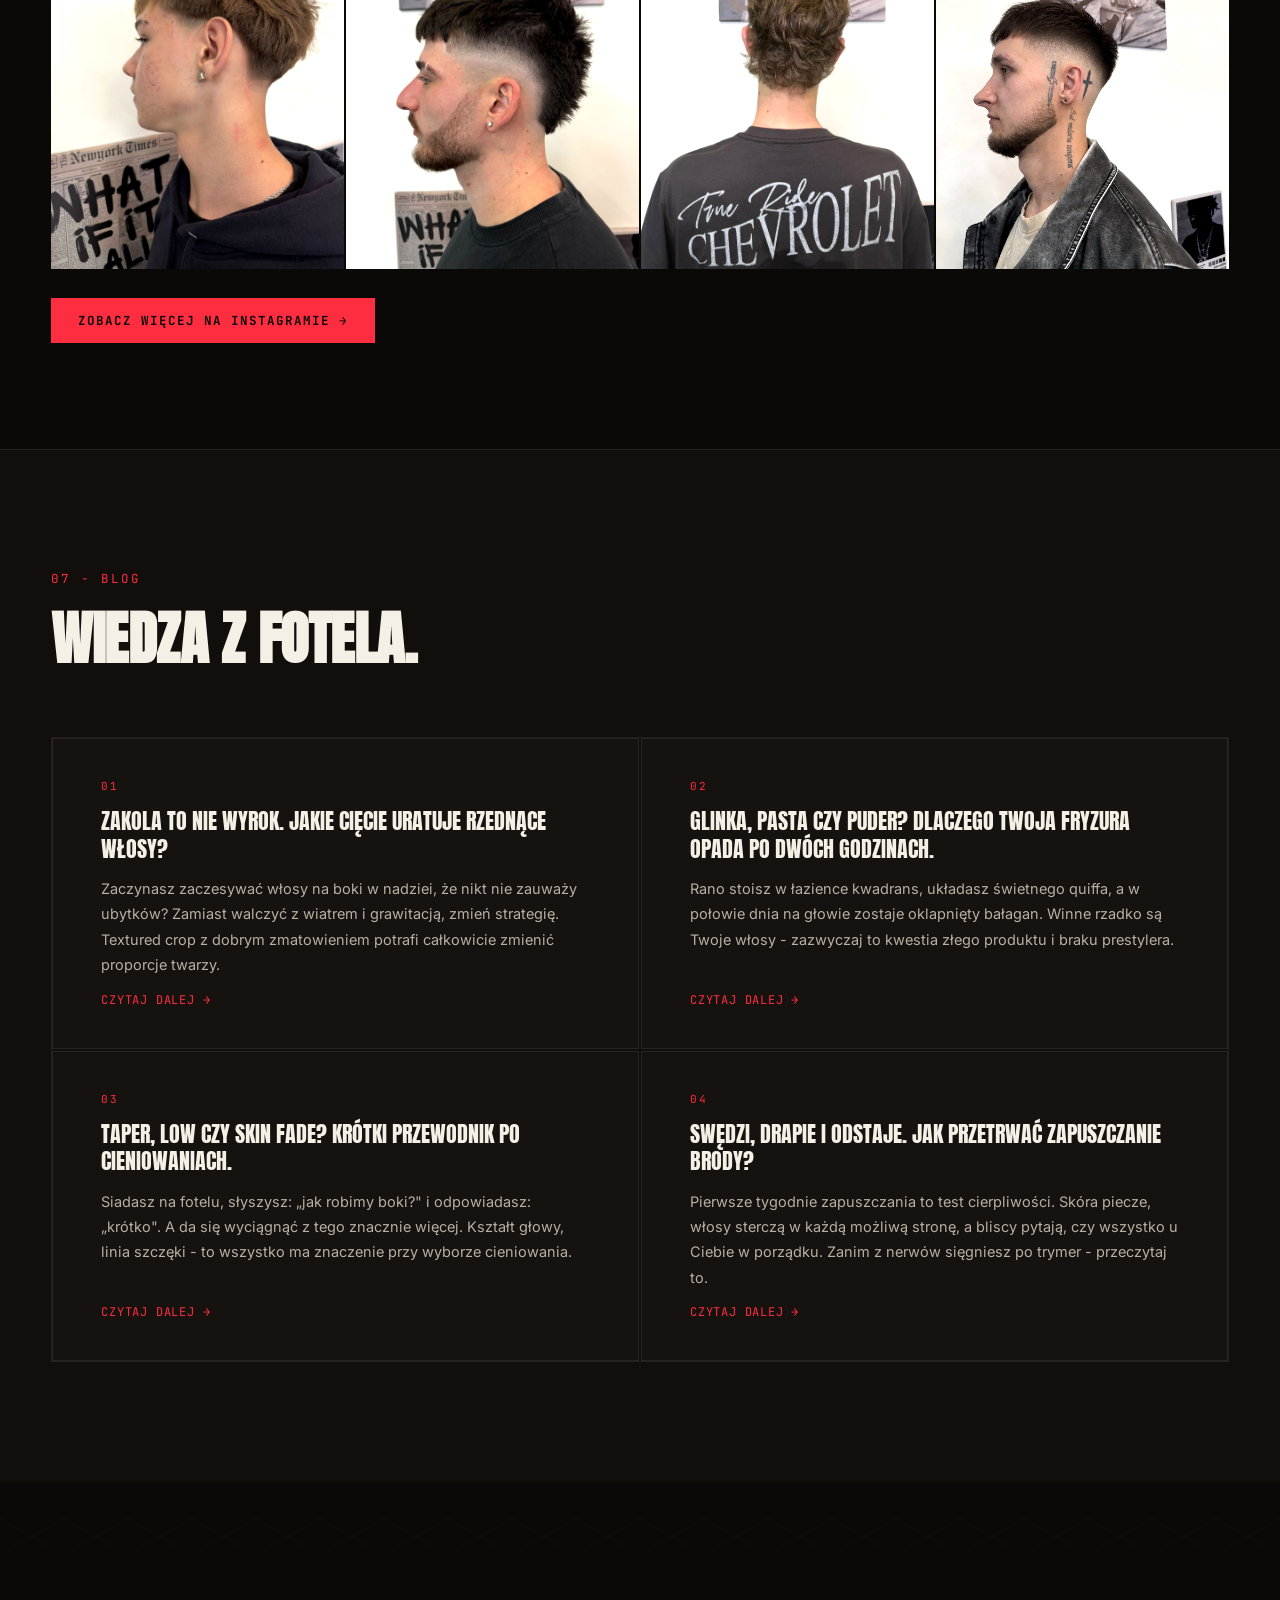
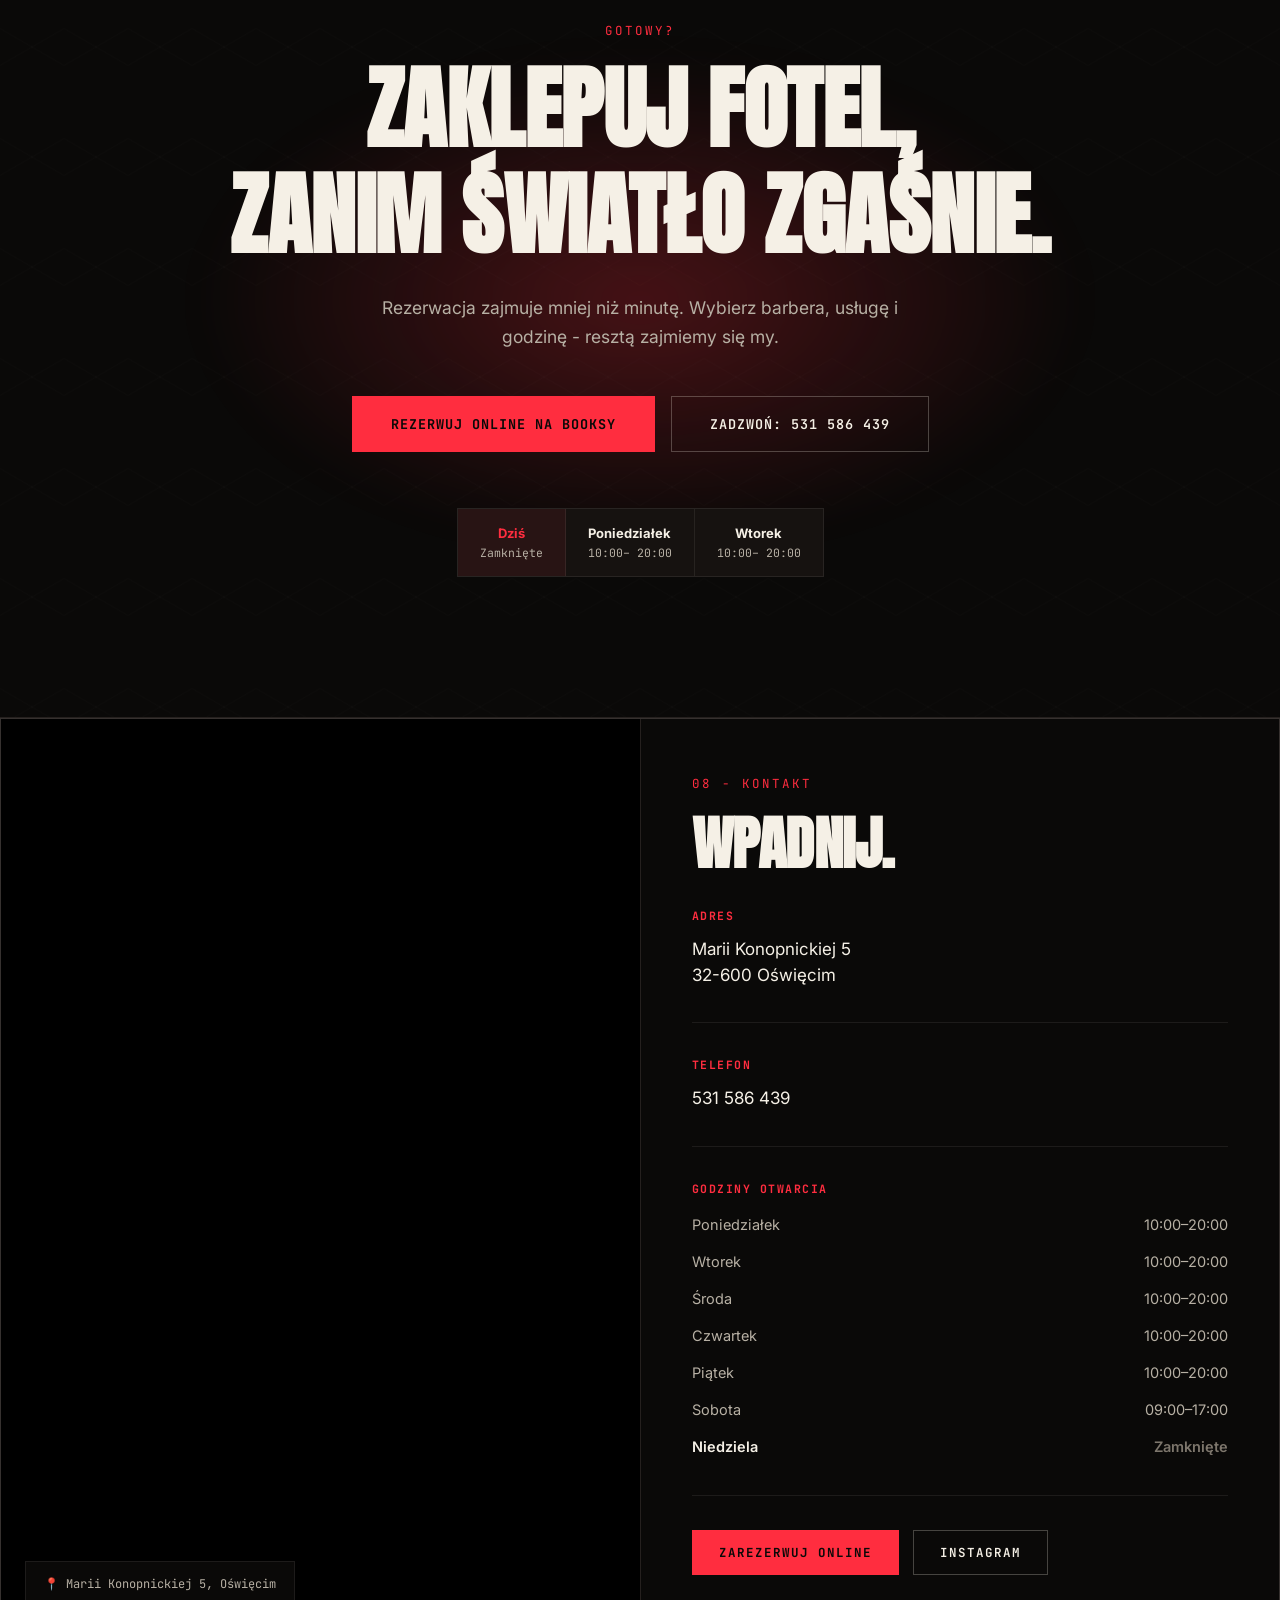
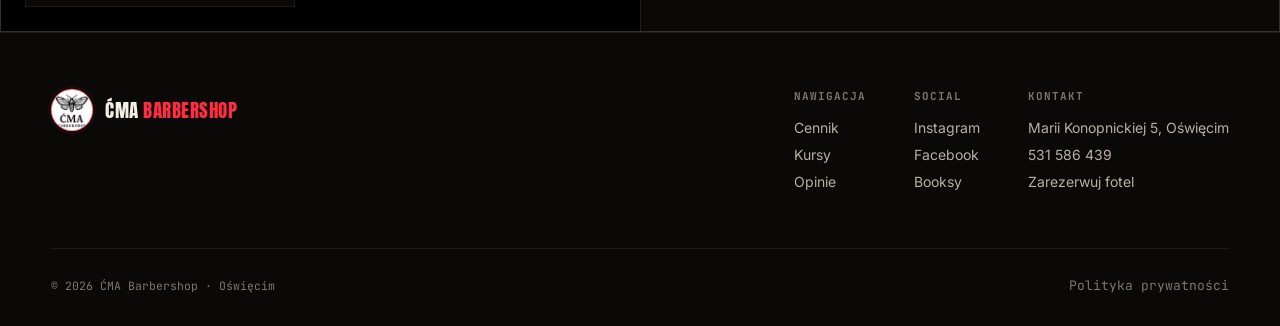
==== commit 95be11c5: "Update index.html" ====
--- a/index.html
+++ b/index.html
@@ -509,8 +509,8 @@
   },
   "geo": {
     "@type": "GeoCoordinates",
-    "latitude": 50.0341,
-    "longitude": 19.2094
+    "latitude": 50.0498797,
+    "longitude": 19.2144545
   },
   "openingHoursSpecification": [
     {
@@ -529,7 +529,8 @@
   "sameAs": [
     "https://www.instagram.com/cmabarbershop/",
     "https://www.facebook.com/cmabarbershop/",
-    "https://booksy.com/pl-pl/320725_cma-barbershop_barber-shop_10151_oswiecim"
+    "https://booksy.com/pl-pl/320725_cma-barbershop_barber-shop_10151_oswiecim",
+    "https://www.google.com/maps/place/%C4%86MA+Barbershop/@50.0498797,19.2144545,17z/data=!3m1!4b1!4m6!3m5!1s0x471695f6d36ebd77:0xf04dd2534cb85038!8m2!3d50.0498797!4d19.2144545!16s%2Fg%2F11xzk07l18"
   ]
 }
 </script>
--- a/style.css
+++ b/style.css
@@ -17,12 +17,11 @@
   }
 
   *{ margin:0; padding:0; box-sizing:border-box; }
-  html{ scroll-behavior:smooth; background:var(--bg); }
+  html{ scroll-behavior:smooth; background:var(--bg); overflow-x:hidden; }
   body{
     background:var(--bg);
     color:var(--cream);
     font-family:var(--body);
-    overflow-x:hidden;
     -webkit-font-smoothing:antialiased;
   }
   ::selection{ background:var(--red); color:var(--cream); }
